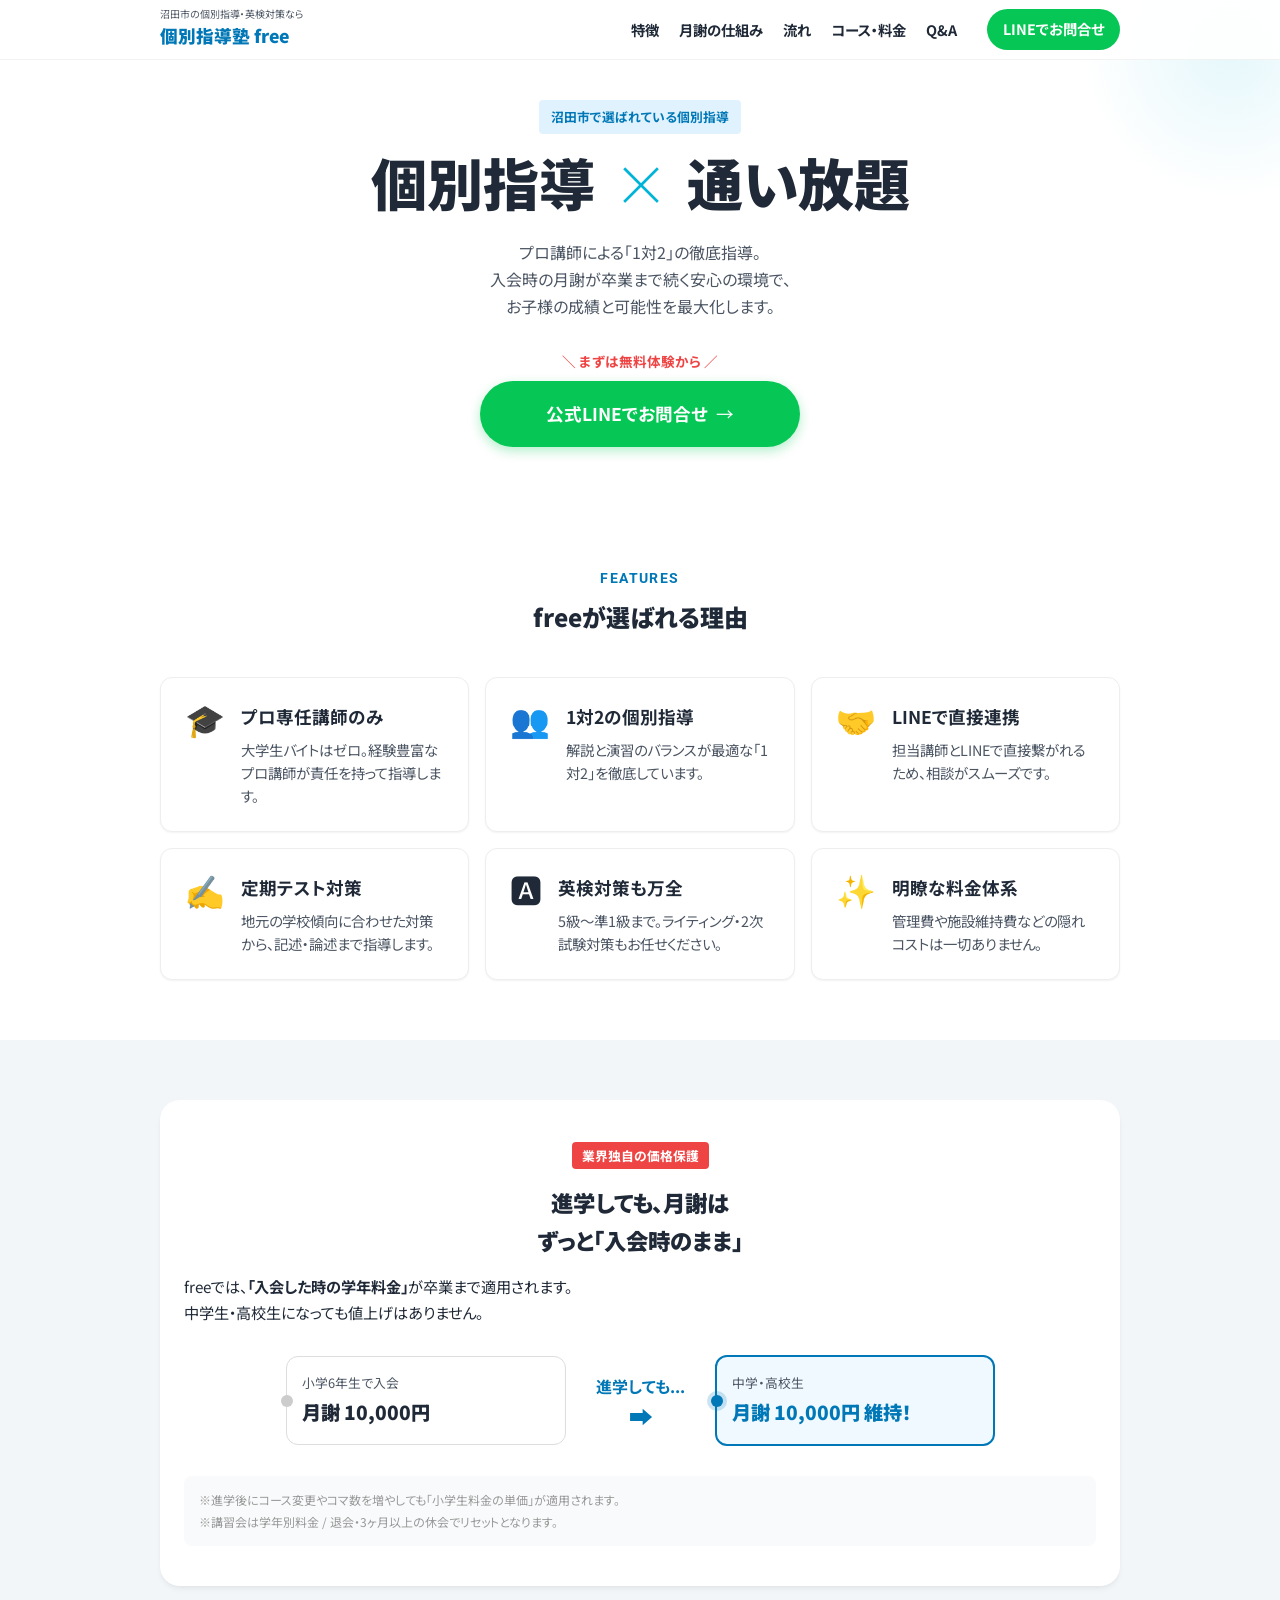
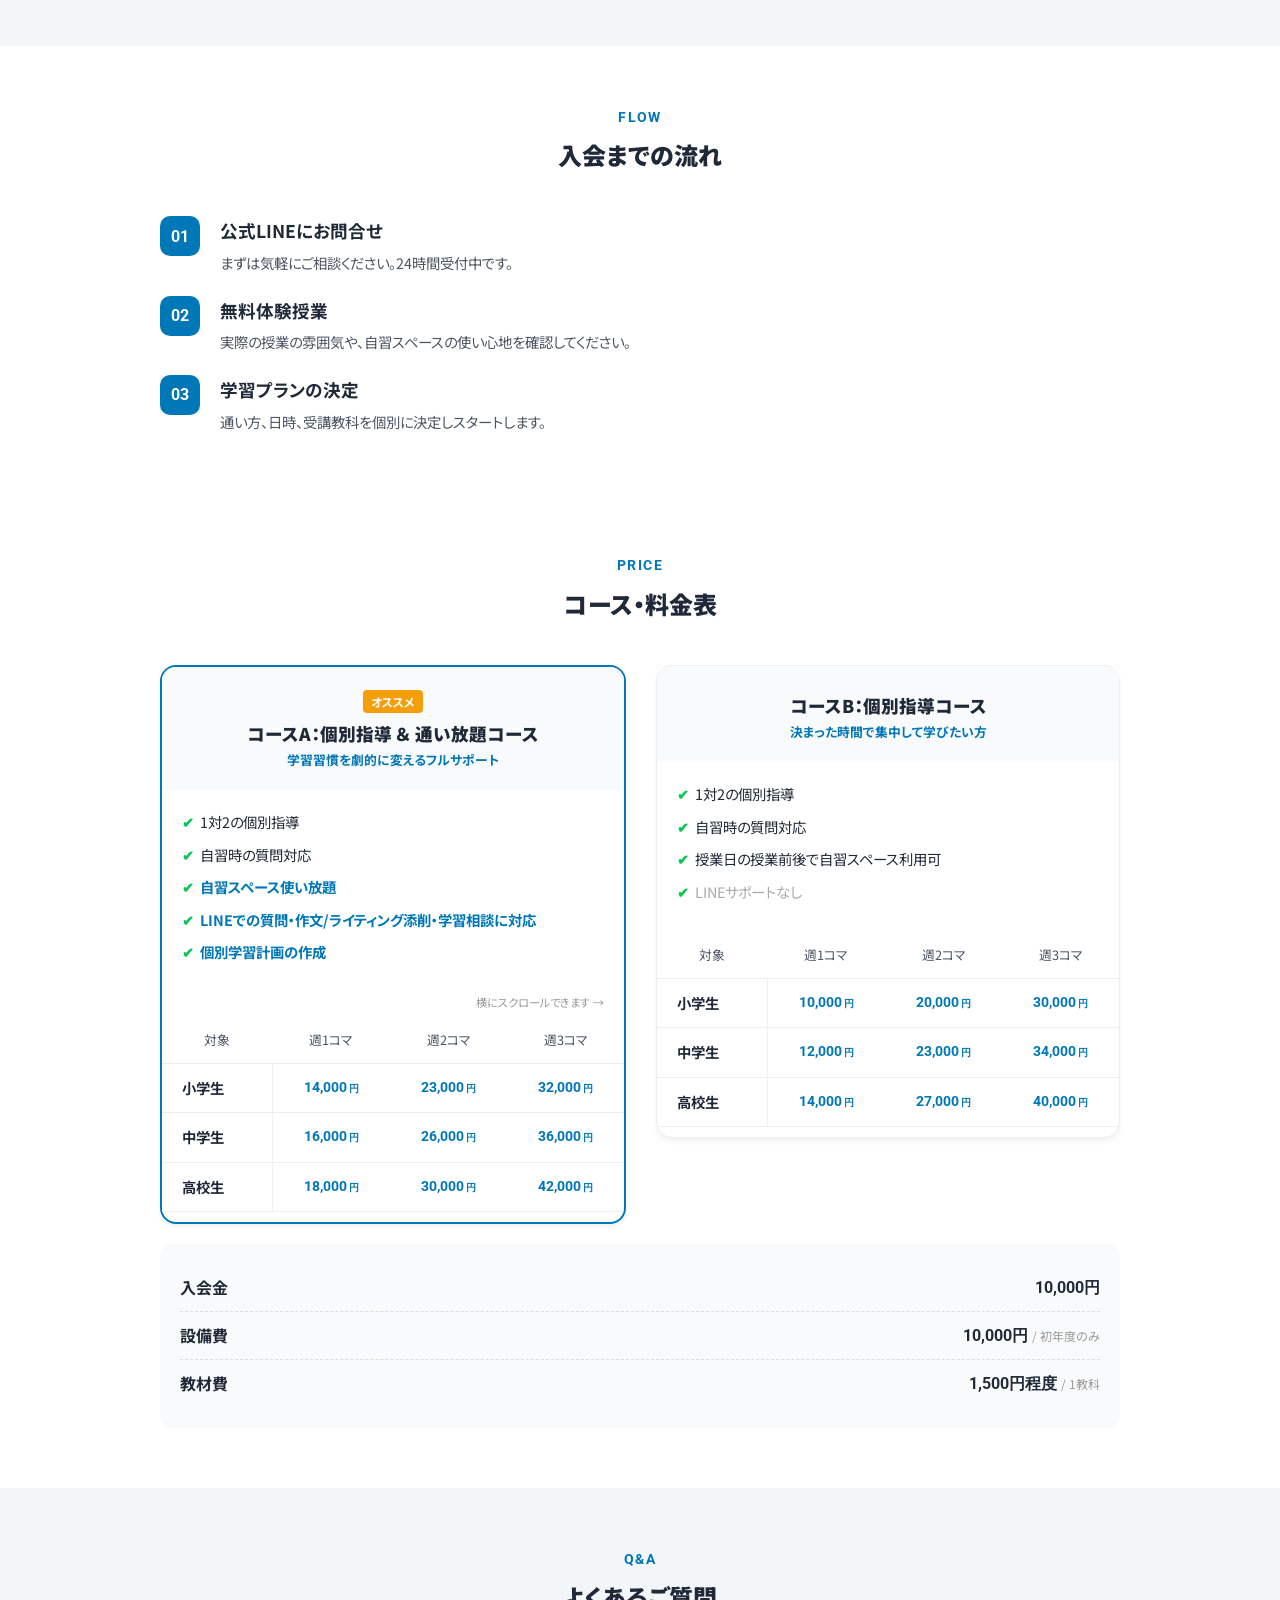
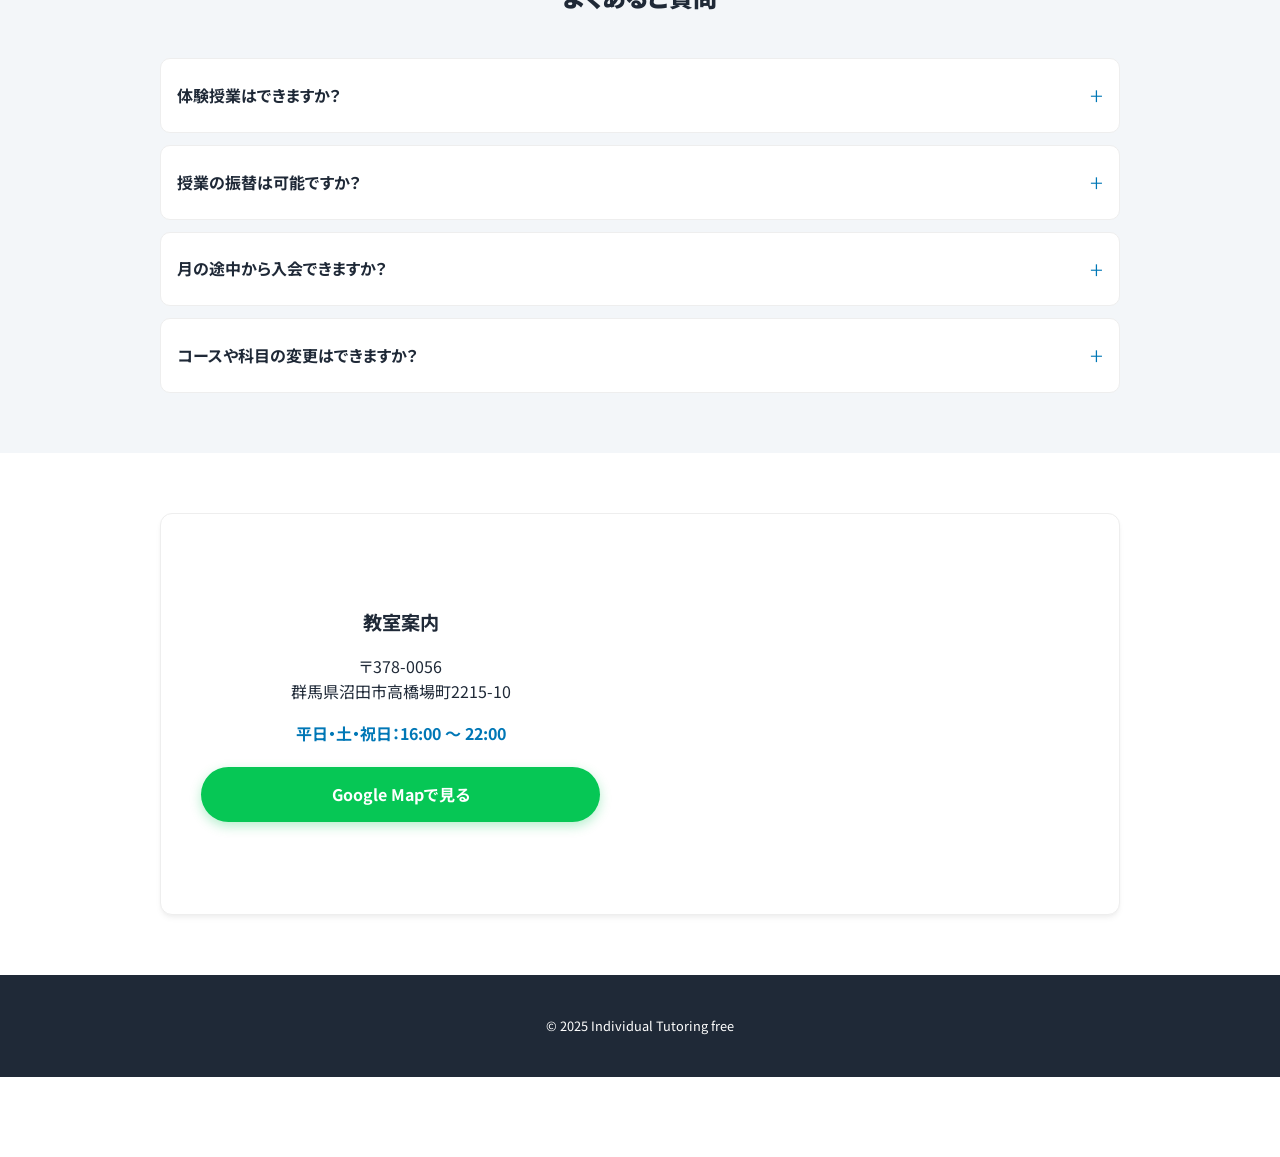
==== index.html @ 19fb2d5d "Add files via upload" ====
<!DOCTYPE html>
<html lang="ja">
<head>
    <meta charset="UTF-8">
    <meta name="viewport" content="width=device-width, initial-scale=1.0, maximum-scale=1.0, user-scalable=no">
    <title>沼田市の個別指導塾 free | プロ講師による1対2指導・通い放題</title>
    <meta name="description" content="群馬県沼田市の個別指導塾free。プロ専任講師による1対2の個別指導と続けやすい学習環境を提供。無料体験実施中！">
    <link rel="preconnect" href="https://fonts.googleapis.com">
    <link rel="preconnect" href="https://fonts.gstatic.com" crossorigin>
    <link href="https://fonts.googleapis.com/css2?family=Noto+Sans+JP:wght@400;500;700;900&family=Roboto:wght@500;700&display=swap" rel="stylesheet">
    <link rel="stylesheet" href="styles.css">
</head>
<body>
    <div class="scroll-progress" id="scrollProgress"></div>

    <header class="header js-header">
        <div class="container header-inner">
            <div class="logo">
                <a href="#" class="logo-link">
                    <span class="logo-sub">沼田市の個別指導・英検対策なら</span>
                    <div class="logo-main">個別指導塾 free</div>
                </a>
            </div>
            
            <nav class="nav-desktop">
                <ul>
                    <li><a href="#features" class="nav-link">特徴</a></li>
                    <li><a href="#tuition-rule" class="nav-link">月謝の仕組み</a></li>
                    <li><a href="#flow" class="nav-link">流れ</a></li>
                    <li><a href="#course" class="nav-link">コース・料金</a></li>
                    <li><a href="#faq" class="nav-link">Q&A</a></li>
                </ul>
                <a href="https://lin.ee/gJxUEir" class="btn-header" target="_blank">LINEでお問合せ</a>
            </nav>

            <button class="hamburger js-hamburger" aria-label="メニュー">
                <span class="bar"></span>
                <span class="bar"></span>
            </button>
        </div>
    </header>

    <div class="mobile-menu js-mobile-menu">
        <nav class="mobile-nav">
            <a href="#features" class="mobile-link"><span>01.</span> 塾の特徴</a>
            <a href="#tuition-rule" class="mobile-link"><span>02.</span> 月謝の仕組み</a>
            <a href="#flow" class="mobile-link"><span>03.</span> 入会までの流れ</a>
            <a href="#course" class="mobile-link"><span>04.</span> コース・料金</a>
            <a href="#faq" class="mobile-link"><span>05.</span> よくある質問</a>
        </nav>
        <div class="mobile-menu-cta">
            <a href="https://lin.ee/gJxUEir" class="btn-primary full-width" target="_blank">LINEで無料体験を予約</a>
        </div>
    </div>

    <main>
        <section class="hero">
            <div class="hero-bg-shape"></div>
            <div class="container hero-container">
                <div class="hero-content">
                    <span class="tag-label fade-up">沼田市で選ばれている個別指導</span>
                    <h2 class="hero-title fade-up delay-1">
                        個別指導 <span class="accent-x">×</span> 通い放題
                    </h2>
                    <p class="hero-text fade-up delay-2">
                        プロ講師による「1対2」の徹底指導。<br>
                        入会時の月謝が卒業まで続く安心の環境で、<br>
                        お子様の成績と可能性を最大化します。
                    </p>
                    <div class="hero-cta fade-up delay-3">
                        <p class="cta-micro">＼ まずは無料体験から ／</p>
                        <a href="https://lin.ee/gJxUEir" class="btn-primary large shadow-pulse" target="_blank">
                            公式LINEでお問合せ
                            <span class="arrow-icon">→</span>
                        </a>
                    </div>
                </div>
            </div>
        </section>

        <section id="features" class="section">
            <div class="container">
                <div class="section-header fade-in">
                    <span class="section-en">Features</span>
                    <h3 class="section-jp">freeが選ばれる理由</h3>
                </div>
                <div class="bento-grid">
                    <div class="bento-item fade-in">
                        <div class="icon-box">🎓</div>
                        <div class="bento-content">
                            <h4>プロ専任講師のみ</h4>
                            <p>大学生バイトはゼロ。経験豊富なプロ講師が責任を持って指導します。</p>
                        </div>
                    </div>
                    <div class="bento-item fade-in">
                        <div class="icon-box">👥</div>
                        <div class="bento-content">
                            <h4>1対2の個別指導</h4>
                            <p>解説と演習のバランスが最適な「1対2」を徹底しています。</p>
                        </div>
                    </div>
                    <div class="bento-item fade-in">
                        <div class="icon-box">🤝</div>
                        <div class="bento-content">
                            <h4>LINEで直接連携</h4>
                            <p>担当講師とLINEで直接繋がれるため、相談がスムーズです。</p>
                        </div>
                    </div>
                    <div class="bento-item fade-in">
                        <div class="icon-box">✍️</div>
                        <div class="bento-content">
                            <h4>定期テスト対策</h4>
                            <p>地元の学校傾向に合わせた対策から、記述・論述まで指導します。</p>
                        </div>
                    </div>
                    <div class="bento-item fade-in">
                        <div class="icon-box">🅰️</div>
                        <div class="bento-content">
                            <h4>英検対策も万全</h4>
                            <p>5級〜準1級まで。ライティング・2次試験対策もお任せください。</p>
                        </div>
                    </div>
                    <div class="bento-item fade-in">
                        <div class="icon-box">✨</div>
                        <div class="bento-content">
                            <h4>明瞭な料金体系</h4>
                            <p>管理費や施設維持費などの隠れコストは一切ありません。</p>
                        </div>
                    </div>
                </div>
            </div>
        </section>

        <section id="tuition-rule" class="section bg-pale">
            <div class="container">
                <div class="rule-card fade-in">
                    <div class="rule-header">
                        <span class="badge-red">業界独自の価格保護</span>
                        <h3>進学しても、月謝は<br>ずっと「入会時のまま」</h3>
                        <p class="rule-lead">
                            freeでは、<strong>「入会した時の学年料金」</strong>が卒業まで適用されます。<br>
                            中学生・高校生になっても値上げはありません。
                        </p>
                    </div>
                    
                    <div class="timeline-visual">
                        <div class="timeline-item">
                            <div class="tm-point start"></div>
                            <div class="tm-content">
                                <span class="tm-grade">小学6年生で入会</span>
                                <span class="tm-price">月謝 10,000円</span>
                            </div>
                        </div>
                        <div class="timeline-arrow-container">
                            <div class="timeline-label">進学しても...</div>
                            <div class="timeline-icon">⬇</div>
                        </div>
                        <div class="timeline-item highlight">
                            <div class="tm-point end"></div>
                            <div class="tm-content">
                                <span class="tm-grade">中学・高校生</span>
                                <span class="tm-price active">月謝 10,000円 維持！</span>
                            </div>
                        </div>
                    </div>

                    <div class="rule-notes">
                        <p class="note-text">※進学後にコース変更やコマ数を増やしても「小学生料金の単価」が適用されます。</p>
                        <p class="note-text">※講習会は学年別料金 / 退会・3ヶ月以上の休会でリセットとなります。</p>
                    </div>
                </div>
            </div>
        </section>

        <section id="flow" class="section">
            <div class="container">
                <div class="section-header fade-in">
                    <span class="section-en">Flow</span>
                    <h3 class="section-jp">入会までの流れ</h3>
                </div>
                <div class="step-list">
                    <div class="step-item fade-in">
                        <div class="step-num">01</div>
                        <div class="step-body">
                            <h4>公式LINEにお問合せ</h4>
                            <p>まずは気軽にご相談ください。24時間受付中です。</p>
                        </div>
                    </div>
                    <div class="step-item fade-in">
                        <div class="step-num">02</div>
                        <div class="step-body">
                            <h4>無料体験授業</h4>
                            <p>実際の授業の雰囲気や、自習スペースの使い心地を確認してください。</p>
                        </div>
                    </div>
                    <div class="step-item fade-in">
                        <div class="step-num">03</div>
                        <div class="step-body">
                            <h4>学習プランの決定</h4>
                            <p>通い方、日時、受講教科を個別に決定しスタートします。</p>
                        </div>
                    </div>
                </div>
            </div>
        </section>

        <section id="course" class="section">
            <div class="container">
                <div class="section-header fade-in">
                    <span class="section-en">Price</span>
                    <h3 class="section-jp">コース・料金表</h3>
                </div>

                <div class="pricing-wrapper">
                    <div class="price-card recommended fade-in">
                        <div class="pc-header">
                            <span class="pc-badge">オススメ</span>
                            <h4>コースA：個別指導 ＆ 通い放題コース</h4>
                            <p class="pc-desc">学習習慣を劇的に変えるフルサポート</p>
                        </div>
                        <div class="pc-features">
                            <ul>
                                <li>1対2の個別指導</li>
                                <li>自習時の質問対応</li>
                                <li class="text-blue">自習スペース使い放題</li>
                                <li class="text-blue">LINEでの質問・作文/ライティング添削・学習相談に対応</li>
                                <li class="text-blue">個別学習計画の作成</li>
                            </ul>
                        </div>
                        <div class="table-scroll-hint">横にスクロールできます →</div>
                        <div class="table-container">
                            <table class="clean-table">
                                <thead>
                                    <tr><th>対象</th><th>週1コマ</th><th>週2コマ</th><th>週3コマ</th></tr>
                                </thead>
                                <tbody>
                                    <tr><th>小学生</th><td>14,000<span class="yen">円</span></td><td>23,000<span class="yen">円</span></td><td>32,000<span class="yen">円</span></td></tr>
                                    <tr><th>中学生</th><td>16,000<span class="yen">円</span></td><td>26,000<span class="yen">円</span></td><td>36,000<span class="yen">円</span></td></tr>
                                    <tr><th>高校生</th><td>18,000<span class="yen">円</span></td><td>30,000<span class="yen">円</span></td><td>42,000<span class="yen">円</span></td></tr>
                                </tbody>
                            </table>
                        </div>
                    </div>

                    <div class="price-card fade-in">
                        <div class="pc-header">
                            <h4>コースB：個別指導コース</h4>
                            <p class="pc-desc">決まった時間で集中して学びたい方</p>
                        </div>
                        <div class="pc-features">
                            <ul>
                                <li>1対2の個別指導</li>
                                <li>自習時の質問対応</li>
                                <li>授業日の授業前後で自習スペース利用可</li>
                                <li class="mute">LINEサポートなし</li>
                            </ul>
                        </div>
                        <div class="table-container">
                            <table class="clean-table">
                                <thead>
                                    <tr><th>対象</th><th>週1コマ</th><th>週2コマ</th><th>週3コマ</th></tr>
                                </thead>
                                <tbody>
                                    <tr><th>小学生</th><td>10,000<span class="yen">円</span></td><td>20,000<span class="yen">円</span></td><td>30,000<span class="yen">円</span></td></tr>
                                    <tr><th>中学生</th><td>12,000<span class="yen">円</span></td><td>23,000<span class="yen">円</span></td><td>34,000<span class="yen">円</span></td></tr>
                                    <tr><th>高校生</th><td>14,000<span class="yen">円</span></td><td>27,000<span class="yen">円</span></td><td>40,000<span class="yen">円</span></td></tr>
                                </tbody>
                            </table>
                        </div>
                    </div>
                </div>

                <div class="fees-simple fade-in">
                    <dl>
                        <div class="fee-row">
                            <dt>入会金</dt>
                            <dd>10,000円</dd>
                        </div>
                        <div class="fee-row">
                            <dt>設備費</dt>
                            <dd>10,000円 <span class="small">/ 初年度のみ</span></dd>
                        </div>
                        <div class="fee-row">
                            <dt>教材費</dt>
                            <dd>1,500円程度 <span class="small">/ 1教科</span></dd>
                        </div>
                    </dl>
                </div>
            </div>
        </section>

        <section id="faq" class="section bg-pale">
            <div class="container">
                <div class="section-header fade-in">
                    <span class="section-en">Q&A</span>
                    <h3 class="section-jp">よくあるご質問</h3>
                </div>
                <div class="faq-grid">
                    <details class="faq-details fade-in">
                        <summary>体験授業はできますか？ <span class="icon">+</span></summary>
                        <div class="faq-answer">はい、1コマ（60分）の無料体験が可能です。公式LINEからお気軽にお問合せください。</div>
                    </details>
                    <details class="faq-details fade-in">
                        <summary>授業の振替は可能ですか？ <span class="icon">+</span></summary>
                        <div class="faq-answer">事前欠席のご連絡をいただいた場合は振替可能です（有効期間は前後1ヶ月）。当日欠席は振替不可となります。</div>
                    </details>
                    <details class="faq-details fade-in">
                        <summary>月の途中から入会できますか？ <span class="icon">+</span></summary>
                        <div class="faq-answer">はい、可能です。初月分は日割り計算となりますので、思い立った時にいつでもスタートしていただけます。</div>
                    </details>
                    <details class="faq-details fade-in">
                        <summary>コースや科目の変更はできますか？ <span class="icon">+</span></summary>
                        <div class="faq-answer">可能です。翌月からの変更を基本としております。詳細は公式LINEでご相談ください。</div>
                    </details>
                </div>
            </div>
        </section>

        <section class="section access-section">
            <div class="container">
                <div class="access-card fade-in">
                    <div class="access-text">
                        <h3>教室案内</h3>
                        <address>
                            〒378-0056<br>
                            群馬県沼田市高橋場町2215-10
                        </address>
                        <p class="hours">平日・土・祝日：16:00 〜 22:00</p>
                        <a href="https://www.google.com/maps/search/?api=1&query=群馬県沼田市高橋場町2215-10" class="btn-primary full-width" target="_blank">Google Mapで見る</a>
                    </div>
                    <div class="access-map">
                        <iframe src="https://www.google.com/maps/embed?pb=!1m18!1m12!1m3!1d3202.667746533036!2d139.0435!3d36.6455!2m3!1f0!2f0!3f0!3m2!1i1024!2i768!4f13.1!3m3!1m2!1s0x601e850000000000%3A0x0!2zMzbCsDM4JzQzLjgiTiAxMznCsDAyJzM2LjYiRQ!5e0!3m2!1sja!2sjp!4v1600000000000!5m2!1sja!2sjp&q=群馬県沼田市高橋場町2215-10" width="100%" height="100%" style="border:0;" allowfullscreen="" loading="lazy"></iframe>
                    </div>
                </div>
            </div>
        </section>
    </main>

    <footer class="footer">
        <div class="container">
            <p class="copyright">© 2025 Individual Tutoring free</p>
        </div>
    </footer>

    <div class="mobile-bottom-bar">
        <a href="https://lin.ee/gJxUEir" class="bar-btn" target="_blank">
            <span class="bar-sub">＼ 無料体験受付中 ／</span>
            <span class="bar-main">LINEでお問合せ</span>
        </a>
    </div>

    <script>
        // Scroll Progress
        window.onscroll = function() {
            let winScroll = document.body.scrollTop || document.documentElement.scrollTop;
            let height = document.documentElement.scrollHeight - document.documentElement.clientHeight;
            let scrolled = (winScroll / height) * 100;
            document.getElementById("scrollProgress").style.width = scrolled + "%";
        };

        // Mobile Menu
        const hamburger = document.querySelector('.js-hamburger');
        const mobileMenu = document.querySelector('.js-mobile-menu');
        const mobileLinks = document.querySelectorAll('.mobile-link');

        hamburger.addEventListener('click', () => {
            hamburger.classList.toggle('active');
            mobileMenu.classList.toggle('active');
            document.body.classList.toggle('no-scroll');
        });

        mobileLinks.forEach(link => {
            link.addEventListener('click', () => {
                hamburger.classList.remove('active');
                mobileMenu.classList.remove('active');
                document.body.classList.remove('no-scroll');
            });
        });

        // Simple Intersection Observer for Fade-in
        const observer = new IntersectionObserver((entries) => {
            entries.forEach(entry => {
                if (entry.isIntersecting) {
                    entry.target.classList.add('visible');
                }
            });
        }, { threshold: 0.1 });

        document.querySelectorAll('.fade-in, .fade-up').forEach(el => observer.observe(el));
    </script>
</body>
</html>
---- styles.css ----
/* --- Base & Variables --- */
:root {
    --primary: #0077b6;
    --primary-dark: #005f91;
    --accent: #00b4d8;
    --line-color: #06C755;
    --text-main: #1f2937;
    --text-sub: #4b5563;
    --bg-body: #ffffff;
    --bg-pale: #f3f6f9;
    --bg-card: #ffffff;
    --radius: 12px;
    --shadow-sm: 0 1px 2px rgba(0,0,0,0.05);
    --shadow-md: 0 4px 6px -1px rgba(0,0,0,0.05), 0 2px 4px -1px rgba(0,0,0,0.03);
    --shadow-lg: 0 10px 15px -3px rgba(0,0,0,0.05), 0 4px 6px -2px rgba(0,0,0,0.025);
    --font-jp: 'Noto Sans JP', sans-serif;
    --font-en: 'Roboto', sans-serif;
}

* { box-sizing: border-box; margin: 0; padding: 0; }
html { scroll-behavior: smooth; font-size: 16px; }
body {
    font-family: var(--font-jp);
    color: var(--text-main);
    background: var(--bg-body);
    line-height: 1.7;
    font-feature-settings: "palt";
    -webkit-font-smoothing: antialiased;
    overflow-x: hidden;
    padding-bottom: 80px; /* Space for fixed bottom bar */
}

a { text-decoration: none; color: inherit; transition: opacity 0.2s; }
ul { list-style: none; }
.container { width: 100%; max-width: 1000px; margin: 0 auto; padding: 0 20px; }
.section { padding: 60px 0; }
.bg-pale { background-color: var(--bg-pale); }

/* --- Scroll Progress --- */
.scroll-progress {
    position: fixed; top: 0; left: 0; height: 3px; background: var(--line-color);
    width: 0%; z-index: 2000; transition: width 0.1s;
}

/* --- Header & Nav --- */
.header {
    position: fixed; top: 0; width: 100%; z-index: 1000;
    background: rgba(255, 255, 255, 0.9);
    backdrop-filter: blur(10px);
    border-bottom: 1px solid rgba(0,0,0,0.05);
    height: 60px; display: flex; align-items: center;
}
.header-inner { display: flex; justify-content: space-between; align-items: center; width: 100%; }
.logo-sub { font-size: 10px; color: var(--text-sub); display: block; line-height: 1; margin-bottom: 2px; }
.logo-main { font-size: 1.1rem; font-weight: 900; color: var(--primary); }

.nav-desktop { display: none; } /* Hidden on Mobile */

/* Hamburger */
.hamburger {
    width: 44px; height: 44px; display: flex; flex-direction: column; 
    justify-content: center; align-items: center; gap: 6px;
    background: none; border: none; cursor: pointer;
}
.bar { width: 24px; height: 2px; background: var(--text-main); transition: 0.3s; }
.hamburger.active .bar:nth-child(1) { transform: rotate(45deg) translate(5px, 6px); }
.hamburger.active .bar:nth-child(2) { transform: rotate(-45deg) translate(5px, -6px); }

/* Mobile Menu Overlay */
.mobile-menu {
    position: fixed; top: 60px; left: 0; width: 100%; height: calc(100vh - 60px);
    background: white; z-index: 999;
    transform: translateX(100%); transition: transform 0.3s cubic-bezier(0.4, 0, 0.2, 1);
    display: flex; flex-direction: column; padding: 20px;
}
.mobile-menu.active { transform: translateX(0); }
.mobile-link {
    font-size: 1.1rem; font-weight: 700; padding: 20px 0; border-bottom: 1px solid #eee;
    display: block; color: var(--text-main);
}
.mobile-link span { color: var(--primary); font-family: var(--font-en); margin-right: 10px; font-weight: 500; }
.mobile-menu-cta { margin-top: auto; padding-bottom: 40px; }

/* --- Components --- */
.btn-primary {
    background: var(--line-color); color: white;
    font-weight: 700; border-radius: 50px; padding: 14px 24px;
    display: inline-flex; align-items: center; justify-content: center;
    box-shadow: 0 4px 12px rgba(6, 199, 85, 0.3);
    font-size: 1rem;
}
.btn-primary.large { width: 100%; max-width: 320px; padding: 18px; font-size: 1.1rem; }
.btn-primary:active { transform: scale(0.98); }
.full-width { width: 100%; }

.tag-label { 
    display: inline-block; background: #e0f2fe; color: var(--primary); 
    font-size: 0.8rem; padding: 6px 12px; border-radius: 4px; font-weight: 700; margin-bottom: 12px;
}

/* --- Hero Section --- */
.hero { padding-top: 100px; padding-bottom: 60px; text-align: center; position: relative; overflow: hidden; }
/* Subtle Background Shape */
.hero-bg-shape {
    position: absolute; top: -100px; right: -100px; width: 300px; height: 300px;
    background: radial-gradient(circle, rgba(0,180,216,0.1) 0%, rgba(255,255,255,0) 70%);
    border-radius: 50%; z-index: -1;
}

.hero-title {
    font-size: 2.2rem; line-height: 1.3; font-weight: 900; margin-bottom: 20px;
    color: var(--text-main);
}
.accent-x { color: var(--accent); font-weight: 300; margin: 0 5px; }
.hero-text { font-size: 1rem; color: var(--text-sub); margin-bottom: 30px; }
.cta-micro { font-size: 0.85rem; font-weight: 700; color: #ef4444; margin-bottom: 8px; }
.arrow-icon { margin-left: 8px; font-weight: normal; }

/* --- Features (Bento Grid) --- */
.section-header { margin-bottom: 40px; text-align: center; }
.section-en { font-family: var(--font-en); font-weight: 700; color: var(--primary); letter-spacing: 0.1em; font-size: 0.9rem; text-transform: uppercase; display: block; }
.section-jp { font-size: 1.5rem; font-weight: 900; margin-top: 5px; }

.bento-grid { display: grid; grid-template-columns: 1fr; gap: 16px; }
.bento-item {
    background: white; border: 1px solid #eee; border-radius: var(--radius);
    padding: 24px; display: flex; align-items: flex-start; gap: 16px;
    box-shadow: var(--shadow-sm);
}
/* Removed specific highlight styles to unify design */
.icon-box { font-size: 2rem; line-height: 1; flex-shrink: 0; }
.bento-content h4 { font-size: 1.1rem; font-weight: 700; margin-bottom: 6px; }
.bento-content p { font-size: 0.9rem; color: var(--text-sub); line-height: 1.6; }

/* --- Tuition Rule (Timeline) --- */
.rule-card {
    background: white; padding: 40px 24px; border-radius: 20px;
    box-shadow: var(--shadow-md); text-align: center;
}
.badge-red { background: #ef4444; color: white; font-size: 0.8rem; padding: 4px 10px; border-radius: 4px; font-weight: 700; vertical-align: middle; }
.rule-header h3 { font-size: 1.4rem; margin: 15px 0; font-weight: 900; }
.rule-lead { font-size: 0.95rem; text-align: left; margin-bottom: 30px; }

.timeline-visual { margin: 30px 0; display: flex; flex-direction: column; align-items: center; gap: 15px; position: relative; }
.timeline-item {
    width: 100%; border: 1px solid #ddd; border-radius: 12px; padding: 15px;
    position: relative; text-align: left; background: #fff;
}
.timeline-item.highlight { border: 2px solid var(--primary); background: #f0f9ff; }
.tm-point { width: 12px; height: 12px; border-radius: 50%; position: absolute; left: -6px; top: 50%; transform: translateY(-50%); }
.tm-point.start { background: #ccc; }
.tm-point.end { background: var(--primary); box-shadow: 0 0 0 4px rgba(0,119,182,0.2); }

.tm-grade { font-size: 0.8rem; color: var(--text-sub); display: block; margin-bottom: 2px; }
.tm-price { font-size: 1.2rem; font-weight: 900; color: var(--text-main); }
.tm-price.active { color: var(--primary); }

/* Timeline Arrow & Label */
.timeline-arrow-container {
    display: flex; flex-direction: column; align-items: center; justify-content: center;
    color: var(--primary); font-weight: 700;
}
.timeline-label { font-size: 0.85rem; writing-mode: vertical-rl; margin-bottom: 5px; display: none; } /* Hide label on mobile if confusing, or style simply */
.timeline-label { writing-mode: horizontal-tb; margin-bottom: 0; margin-right: 0; display: block; font-size: 0.9rem; }
.timeline-icon { font-size: 1.5rem; line-height: 1; }

.rule-notes { text-align: left; margin-top: 20px; background: #f9fafb; padding: 15px; border-radius: 8px; }
.note-text { font-size: 0.75rem; color: #999; margin-bottom: 4px; line-height: 1.5; }
.note-text:last-child { margin-bottom: 0; }

/* --- Flow (Steps) --- */
.step-list { display: flex; flex-direction: column; gap: 20px; }
.step-item { display: flex; gap: 20px; align-items: flex-start; }
.step-num {
    background: var(--primary); color: white; width: 40px; height: 40px;
    border-radius: 10px; display: flex; align-items: center; justify-content: center;
    font-weight: 700; font-family: var(--font-en); flex-shrink: 0;
}
.step-body h4 { font-size: 1.1rem; margin-bottom: 5px; }
.step-body p { font-size: 0.9rem; color: var(--text-sub); }

/* --- Pricing --- */
.pricing-wrapper { display: flex; flex-direction: column; gap: 30px; }
.price-card {
    border: 1px solid #eee; border-radius: 16px; overflow: hidden;
    box-shadow: var(--shadow-md);
}
.price-card.recommended { border: 2px solid var(--primary); position: relative; }
.pc-header { background: #f9fafb; padding: 20px; text-align: center; }
.pc-badge { background: #f59e0b; color: white; font-size: 0.75rem; padding: 3px 8px; border-radius: 4px; font-weight: 700; }
.pc-header h4 { font-size: 1.1rem; font-weight: 900; margin-top: 5px; }
.pc-desc { font-size: 0.8rem; color: var(--primary); font-weight: 700; }
.pc-features { padding: 20px; background: white; font-size: 0.9rem; }
.pc-features li { margin-bottom: 8px; padding-left: 18px; position: relative; color: var(--text-main); }
.pc-features li::before { content: "✔"; color: var(--line-color); position: absolute; left: 0; font-weight: bold; }

/* Text Colors */
.pc-features li.text-blue { color: var(--primary); font-weight: 700; }
.pc-features li.mute { color: #aaa; }

/* Table Scroll Optimization */
.table-scroll-hint { font-size: 0.7rem; color: #999; text-align: right; padding-right: 20px; margin-bottom: 5px; }
.table-container { overflow-x: auto; padding-bottom: 10px; }
.clean-table { width: 100%; border-collapse: collapse; min-width: 320px; font-size: 0.9rem; }
.clean-table th, .clean-table td { padding: 12px; text-align: center; border-bottom: 1px solid #eee; white-space: nowrap; }
.clean-table thead th { font-size: 0.8rem; color: var(--text-sub); font-weight: normal; background: #fff; }
.clean-table tbody th { text-align: left; font-weight: 700; padding-left: 20px; position: sticky; left: 0; background: white; z-index: 1; border-right: 1px solid #f0f0f0; }
.clean-table td { color: var(--primary); font-weight: 700; font-family: var(--font-en); }
.yen { font-size: 0.7em; margin-left: 2px; }

.fees-simple { background: #f9fafb; padding: 20px; border-radius: 12px; margin-top: 20px; }
.fee-row { display: flex; justify-content: space-between; border-bottom: 1px dashed #ddd; padding: 10px 0; }
.fee-row:last-child { border-bottom: none; }
.fee-row dt { font-weight: 700; }
.fee-row dd { font-weight: 700; font-family: var(--font-en); }
.small { font-size: 0.75rem; color: #999; font-weight: normal; font-family: var(--font-jp); }

/* --- FAQ --- */
.faq-grid { display: flex; flex-direction: column; gap: 12px; }
.faq-details { background: white; border: 1px solid #eee; border-radius: 10px; overflow: hidden; }
.faq-details summary { 
    padding: 16px; font-weight: 700; cursor: pointer; list-style: none; display: flex; justify-content: space-between; align-items: center; 
}
.faq-details summary::-webkit-details-marker { display: none; }
.faq-answer { padding: 0 16px 16px; font-size: 0.95rem; color: var(--text-sub); line-height: 1.6; border-top: 1px solid #f5f5f5; padding-top: 12px; }
.icon { font-weight: 300; font-size: 1.5rem; color: var(--primary); }
.faq-details[open] .icon { transform: rotate(45deg); }

/* --- Access --- */
.access-card { background: white; border-radius: var(--radius); overflow: hidden; box-shadow: var(--shadow-md); border: 1px solid #eee; }
.access-text { padding: 24px; text-align: center; }
.access-text h3 { margin-bottom: 15px; font-size: 1.2rem; }
.access-text address { font-style: normal; margin-bottom: 15px; line-height: 1.6; }
.hours { font-weight: 700; color: var(--primary); margin-bottom: 20px; }
.access-map { height: 350px; width: 100%; }

/* --- Footer --- */
.footer { background: var(--text-main); color: white; text-align: center; padding: 40px 0; font-size: 0.8rem; }

/* --- Mobile Bottom Bar --- */
.mobile-bottom-bar {
    position: fixed; bottom: 16px; left: 16px; right: 16px; z-index: 900;
}
.bar-btn {
    display: flex; flex-direction: column; align-items: center; justify-content: center;
    background: var(--line-color); color: white; padding: 12px;
    border-radius: 12px; box-shadow: 0 10px 20px rgba(6,199,85,0.3);
    text-align: center;
}
.bar-sub { font-size: 0.75rem; font-weight: normal; opacity: 0.9; margin-bottom: 2px; }
.bar-main { font-size: 1.1rem; font-weight: 700; }

/* --- Animations --- */
.fade-up { opacity: 0; transform: translateY(20px); transition: 0.6s ease-out; }
.fade-in { opacity: 0; transition: 0.6s ease-out; }
.visible { opacity: 1; transform: translateY(0); }
.delay-1 { transition-delay: 0.1s; }
.delay-2 { transition-delay: 0.2s; }
.delay-3 { transition-delay: 0.3s; }
.shadow-pulse { animation: pulseShadow 2s infinite; }

@keyframes pulseShadow {
    0% { box-shadow: 0 0 0 0 rgba(6, 199, 85, 0.4); }
    70% { box-shadow: 0 0 0 10px rgba(6, 199, 85, 0); }
    100% { box-shadow: 0 0 0 0 rgba(6, 199, 85, 0); }
}

/* --- Desktop Adjustments (Min-width: 768px) --- */
@media (min-width: 768px) {
    .hamburger { display: none; }
    .nav-desktop { display: flex; align-items: center; gap: 30px; }
    .nav-desktop ul { display: flex; gap: 20px; }
    .nav-link { font-weight: 700; font-size: 0.9rem; }
    .btn-header { background: var(--line-color); color: white; padding: 8px 16px; border-radius: 50px; font-weight: 700; font-size: 0.9rem; }
    
    .hero-title { font-size: 3.5rem; }
    .bento-grid { grid-template-columns: repeat(3, 1fr); }
    
    .pricing-wrapper { flex-direction: row; align-items: flex-start; }
    .price-card { flex: 1; }
    
    /* Tuition Rule PC Fix */
    .timeline-visual { flex-direction: row; justify-content: center; gap: 30px; }
    .timeline-arrow-container { flex-direction: column; margin: 0; }
    .timeline-label { writing-mode: horizontal-tb; margin-bottom: 5px; font-size: 1rem; }
    .timeline-icon { transform: rotate(-90deg); } /* Arrow points right */
    .timeline-item { width: auto; min-width: 280px; }
    
    .access-card { display: grid; grid-template-columns: 1fr 1fr; }
    .access-map { height: 100%; min-height: 400px; }
    .access-text { display: flex; flex-direction: column; justify-content: center; padding: 40px; }
    
    .mobile-bottom-bar { display: none; }
}
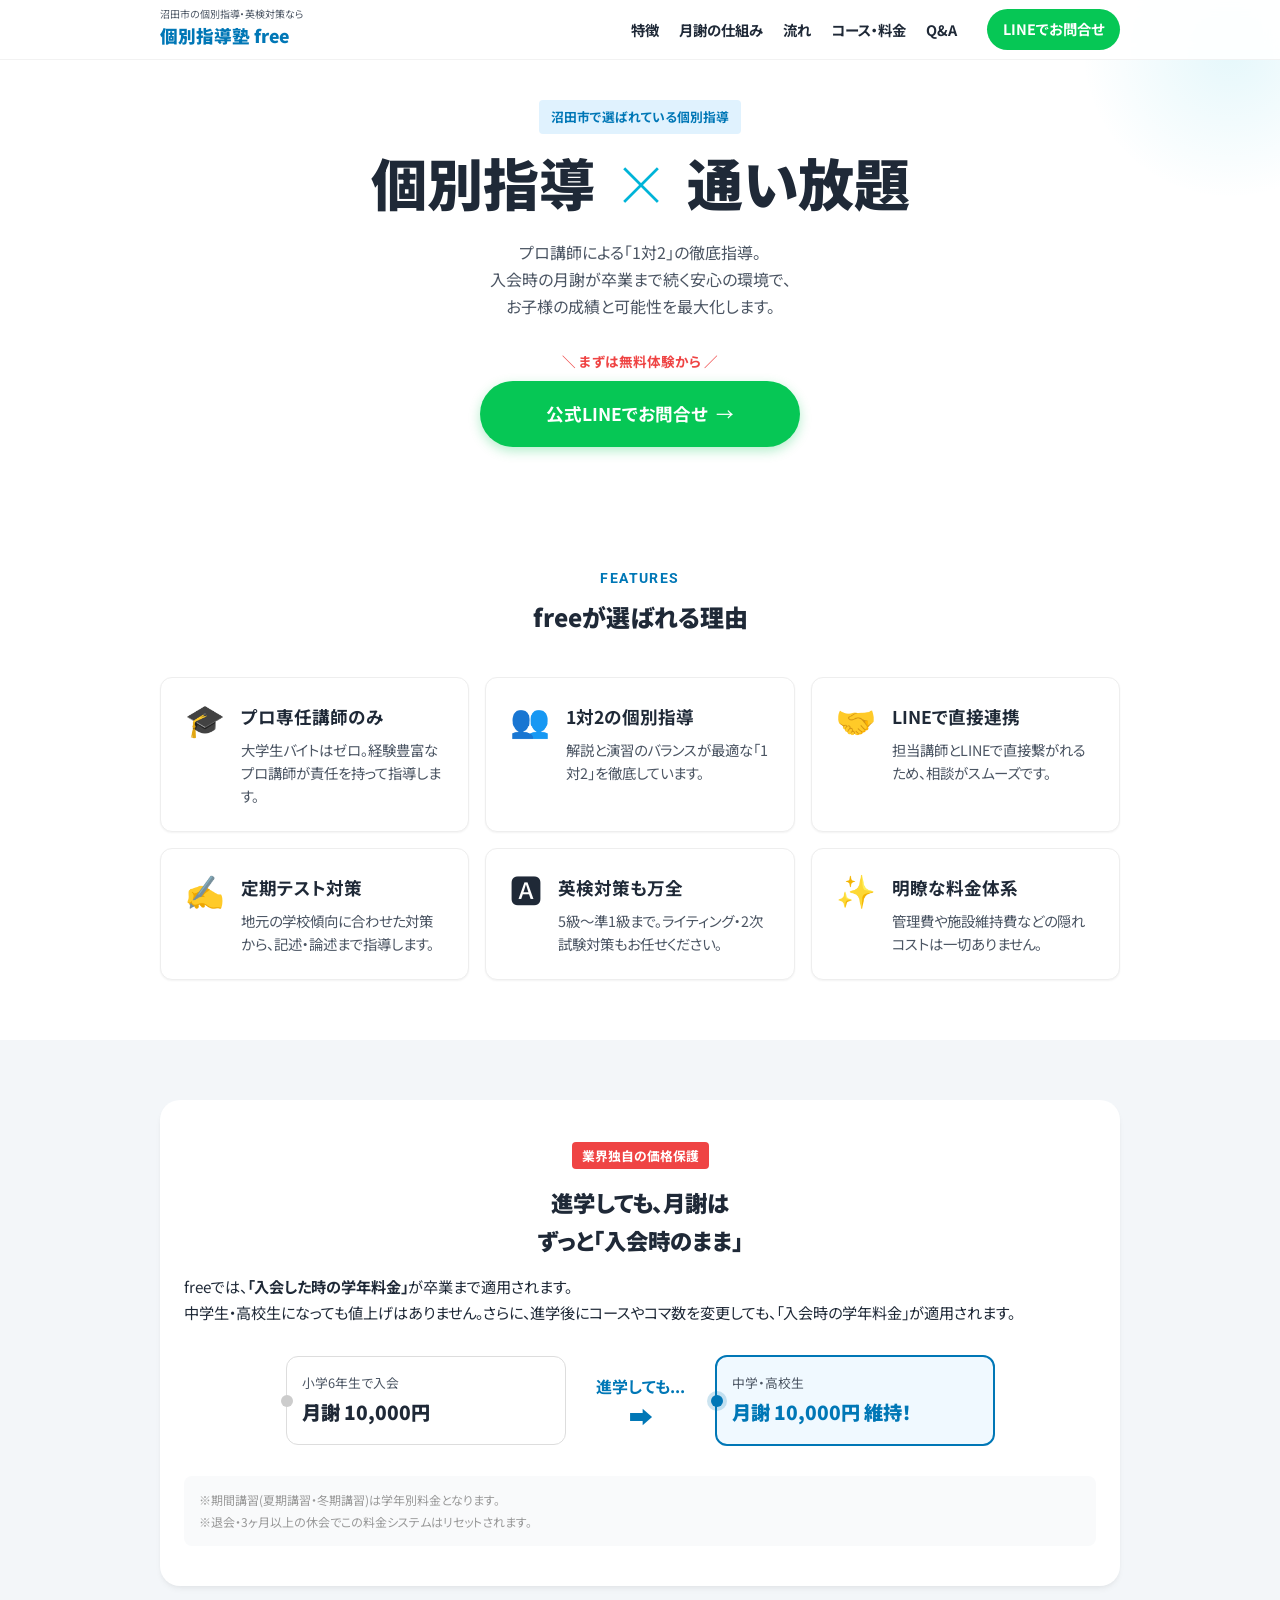
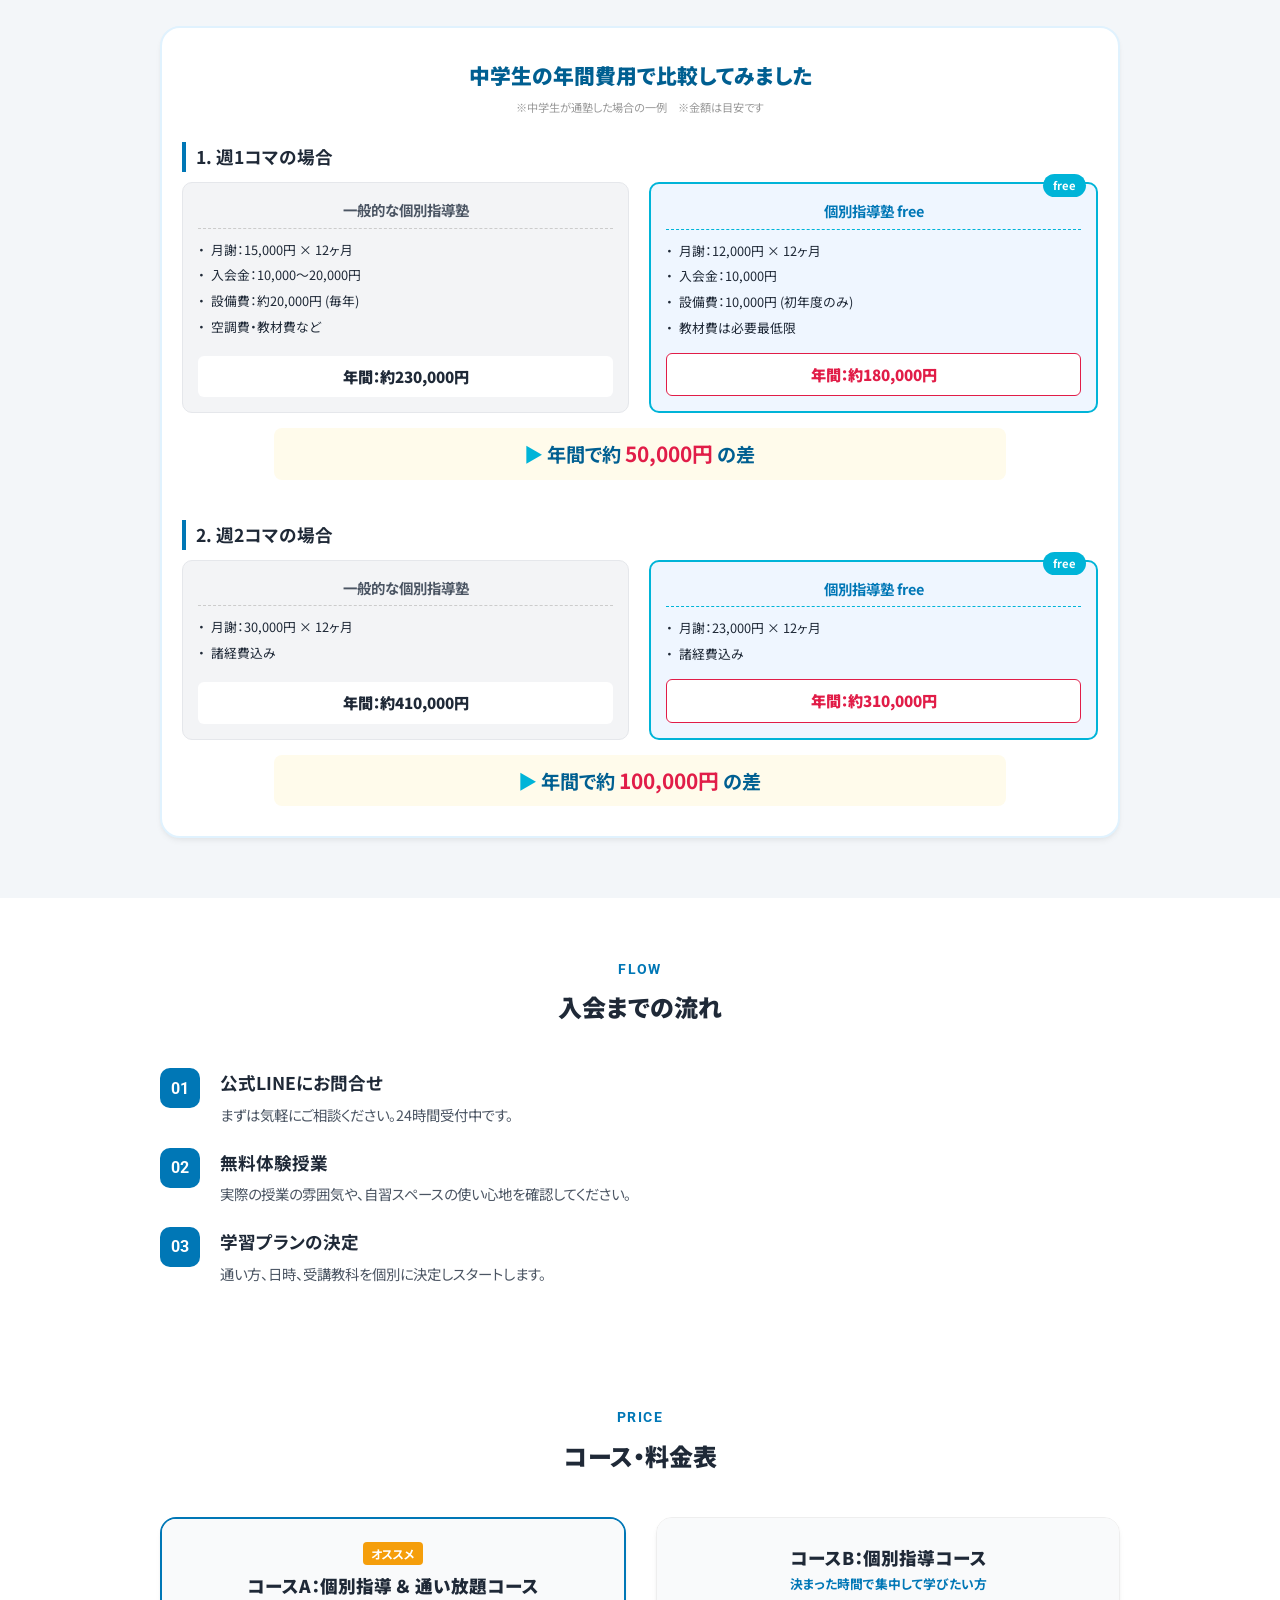
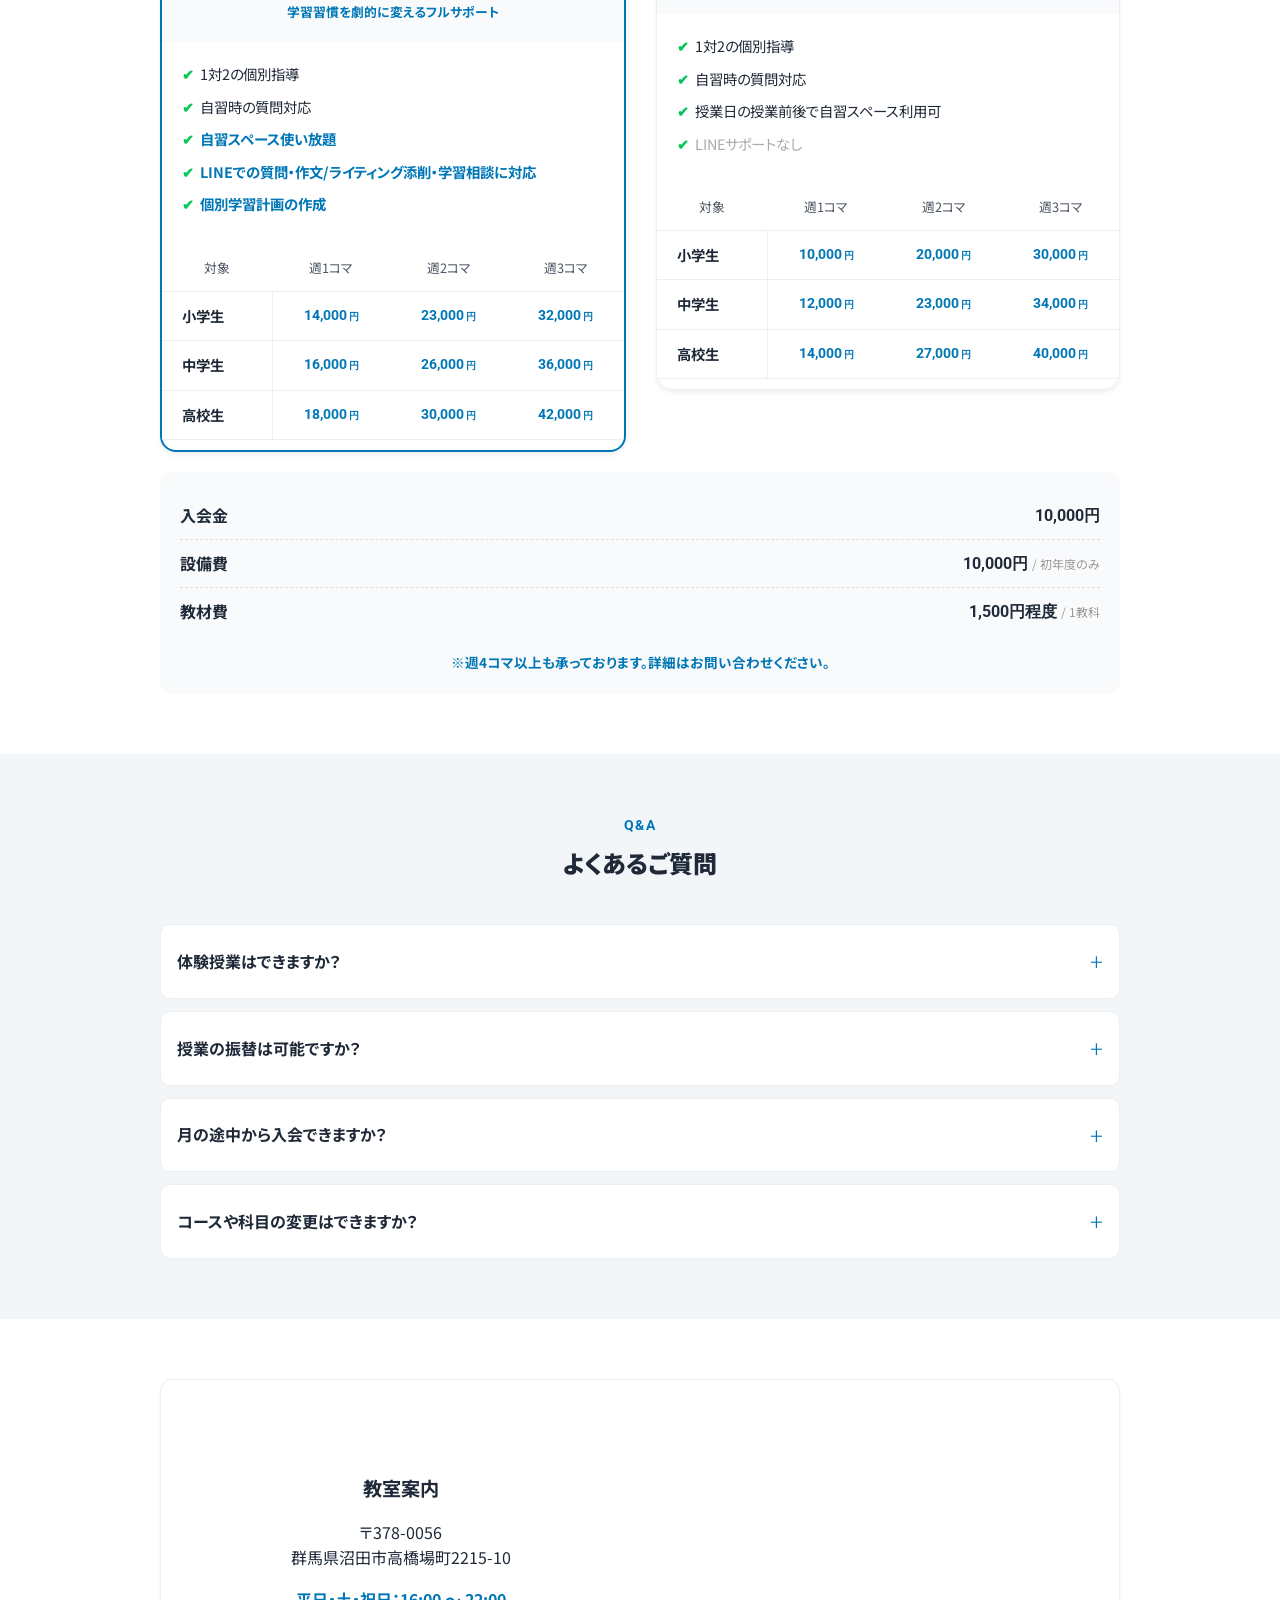
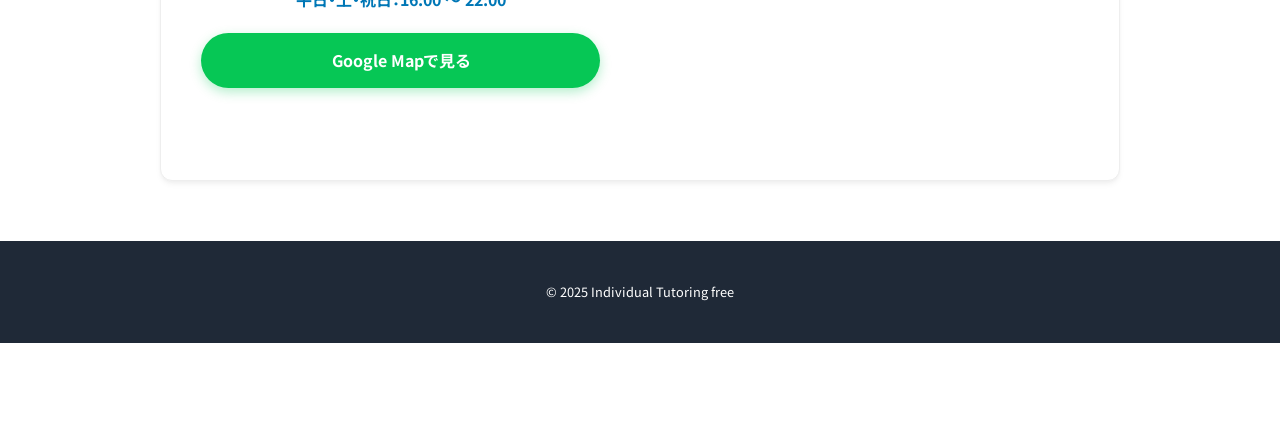
==== commit cfe3351b: "Add files via upload" ====
--- a/index.html
+++ b/index.html
@@ -139,7 +139,7 @@
                         <h3>進学しても、月謝は<br>ずっと「入会時のまま」</h3>
                         <p class="rule-lead">
                             freeでは、<strong>「入会した時の学年料金」</strong>が卒業まで適用されます。<br>
-                            中学生・高校生になっても値上げはありません。
+                            中学生・高校生になっても値上げはありません。さらに、進学後にコースやコマ数を変更しても、「入会時の学年料金」が適用されます。
                         </p>
                     </div>
                     
@@ -165,10 +165,72 @@
                     </div>
 
                     <div class="rule-notes">
-                        <p class="note-text">※進学後にコース変更やコマ数を増やしても「小学生料金の単価」が適用されます。</p>
-                        <p class="note-text">※講習会は学年別料金 / 退会・3ヶ月以上の休会でリセットとなります。</p>
-                    </div>
-                </div>
+                        <p class="note-text">※期間講習(夏期講習・冬期講習)は学年別料金となります。</p>
+                        <p class="note-text">※退会・3ヶ月以上の休会でこの料金システムはリセットされます。</p>
+                    </div>
+                </div>
+
+                <div class="comparison-area fade-in">
+                    <div class="comparison-header">
+                        <h3>中学生の年間費用で比較してみました</h3>
+                        <p class="comp-note">※中学生が通塾した場合の一例　※金額は目安です</p>
+                    </div>
+
+                    <div class="comp-case">
+                        <h4>1. 週1コマの場合</h4>
+                        <div class="comp-flex">
+                            <div class="comp-card general">
+                                <h5 class="comp-card-title">一般的な個別指導塾</h5>
+                                <ul class="comp-list">
+                                    <li>月謝：15,000円 × 12ヶ月</li>
+                                    <li>入会金：10,000〜20,000円</li>
+                                    <li>設備費：約20,000円 (毎年)</li>
+                                    <li>空調費・教材費など</li>
+                                </ul>
+                                <div class="comp-total">年間：約230,000円</div>
+                            </div>
+                            <div class="comp-card free">
+                                <h5 class="comp-card-title">個別指導塾 free</h5>
+                                <ul class="comp-list">
+                                    <li>月謝：12,000円 × 12ヶ月</li>
+                                    <li>入会金：10,000円</li>
+                                    <li>設備費：10,000円 (初年度のみ)</li>
+                                    <li>教材費は必要最低限</li>
+                                </ul>
+                                <div class="comp-total highlight">年間：約180,000円</div>
+                            </div>
+                        </div>
+                        <div class="comp-diff">
+                            <span class="diff-arrow">▶</span> 年間で約<strong>50,000円</strong>の差
+                        </div>
+                    </div>
+
+                    <div class="comp-case">
+                        <h4>2. 週2コマの場合</h4>
+                        <div class="comp-flex">
+                            <div class="comp-card general">
+                                <h5 class="comp-card-title">一般的な個別指導塾</h5>
+                                <ul class="comp-list">
+                                    <li>月謝：30,000円 × 12ヶ月</li>
+                                    <li>諸経費込み</li>
+                                </ul>
+                                <div class="comp-total">年間：約410,000円</div>
+                            </div>
+                            <div class="comp-card free">
+                                <h5 class="comp-card-title">個別指導塾 free</h5>
+                                <ul class="comp-list">
+                                    <li>月謝：23,000円 × 12ヶ月</li>
+                                    <li>諸経費込み</li>
+                                </ul>
+                                <div class="comp-total highlight">年間：約310,000円</div>
+                            </div>
+                        </div>
+                        <div class="comp-diff">
+                            <span class="diff-arrow">▶</span> 年間で約<strong>100,000円</strong>の差
+                        </div>
+                    </div>
+                </div>
+
             </div>
         </section>
 
@@ -220,14 +282,14 @@
                         </div>
                         <div class="pc-features">
                             <ul>
-                                <li>1対2の個別指導</li>
-                                <li>自習時の質問対応</li>
+                                <li class="text-black">1対2の個別指導</li>
+                                <li class="text-black">自習時の質問対応</li>
                                 <li class="text-blue">自習スペース使い放題</li>
                                 <li class="text-blue">LINEでの質問・作文/ライティング添削・学習相談に対応</li>
                                 <li class="text-blue">個別学習計画の作成</li>
                             </ul>
                         </div>
-                        <div class="table-scroll-hint">横にスクロールできます →</div>
+                        
                         <div class="table-container">
                             <table class="clean-table">
                                 <thead>
@@ -249,9 +311,9 @@
                         </div>
                         <div class="pc-features">
                             <ul>
-                                <li>1対2の個別指導</li>
-                                <li>自習時の質問対応</li>
-                                <li>授業日の授業前後で自習スペース利用可</li>
+                                <li class="text-black">1対2の個別指導</li>
+                                <li class="text-black">自習時の質問対応</li>
+                                <li class="text-black">授業日の授業前後で自習スペース利用可</li>
                                 <li class="mute">LINEサポートなし</li>
                             </ul>
                         </div>
@@ -285,6 +347,7 @@
                             <dd>1,500円程度 <span class="small">/ 1教科</span></dd>
                         </div>
                     </dl>
+                    <p class="fee-note-bottom">※週4コマ以上も承っております。詳細はお問い合わせください。</p>
                 </div>
             </div>
         </section>
@@ -326,10 +389,10 @@
                             群馬県沼田市高橋場町2215-10
                         </address>
                         <p class="hours">平日・土・祝日：16:00 〜 22:00</p>
-                        <a href="https://www.google.com/maps/search/?api=1&query=群馬県沼田市高橋場町2215-10" class="btn-primary full-width" target="_blank">Google Mapで見る</a>
+                        <a href="https://maps.google.com/maps?q=群馬県沼田市高橋場町2215-10" class="btn-primary full-width" target="_blank">Google Mapで見る</a>
                     </div>
                     <div class="access-map">
-                        <iframe src="https://www.google.com/maps/embed?pb=!1m18!1m12!1m3!1d3202.667746533036!2d139.0435!3d36.6455!2m3!1f0!2f0!3f0!3m2!1i1024!2i768!4f13.1!3m3!1m2!1s0x601e850000000000%3A0x0!2zMzbCsDM4JzQzLjgiTiAxMznCsDAyJzM2LjYiRQ!5e0!3m2!1sja!2sjp!4v1600000000000!5m2!1sja!2sjp&q=群馬県沼田市高橋場町2215-10" width="100%" height="100%" style="border:0;" allowfullscreen="" loading="lazy"></iframe>
+                        <iframe src="https://maps.google.com/maps?q=群馬県沼田市高橋場町2215-10&t=&z=15&ie=UTF8&iwloc=&output=embed" width="100%" height="100%" style="border:0;" allowfullscreen="" loading="lazy"></iframe>
                     </div>
                 </div>
             </div>
@@ -350,43 +413,47 @@
     </div>
 
     <script>
-        // Scroll Progress
-        window.onscroll = function() {
-            let winScroll = document.body.scrollTop || document.documentElement.scrollTop;
-            let height = document.documentElement.scrollHeight - document.documentElement.clientHeight;
-            let scrolled = (winScroll / height) * 100;
-            document.getElementById("scrollProgress").style.width = scrolled + "%";
-        };
-
-        // Mobile Menu
-        const hamburger = document.querySelector('.js-hamburger');
-        const mobileMenu = document.querySelector('.js-mobile-menu');
-        const mobileLinks = document.querySelectorAll('.mobile-link');
-
-        hamburger.addEventListener('click', () => {
-            hamburger.classList.toggle('active');
-            mobileMenu.classList.toggle('active');
-            document.body.classList.toggle('no-scroll');
+        document.addEventListener('DOMContentLoaded', () => {
+            document.body.classList.add('js-active');
+
+            window.addEventListener('scroll', () => {
+                let winScroll = document.body.scrollTop || document.documentElement.scrollTop;
+                let height = document.documentElement.scrollHeight - document.documentElement.clientHeight;
+                let scrolled = height > 0 ? (winScroll / height) * 100 : 0;
+                const bar = document.getElementById("scrollProgress");
+                if(bar) bar.style.width = scrolled + "%";
+            });
+
+            const hamburger = document.querySelector('.js-hamburger');
+            const mobileMenu = document.querySelector('.js-mobile-menu');
+            const mobileLinks = document.querySelectorAll('.mobile-link');
+
+            if (hamburger && mobileMenu) {
+                hamburger.addEventListener('click', () => {
+                    hamburger.classList.toggle('active');
+                    mobileMenu.classList.toggle('active');
+                    document.body.classList.toggle('no-scroll');
+                });
+
+                mobileLinks.forEach(link => {
+                    link.addEventListener('click', () => {
+                        hamburger.classList.remove('active');
+                        mobileMenu.classList.remove('active');
+                        document.body.classList.remove('no-scroll');
+                    });
+                });
+            }
+
+            const observer = new IntersectionObserver((entries) => {
+                entries.forEach(entry => {
+                    if (entry.isIntersecting) {
+                        entry.target.classList.add('visible');
+                    }
+                });
+            }, { threshold: 0.1 });
+
+            document.querySelectorAll('.fade-in, .fade-up').forEach(el => observer.observe(el));
         });
-
-        mobileLinks.forEach(link => {
-            link.addEventListener('click', () => {
-                hamburger.classList.remove('active');
-                mobileMenu.classList.remove('active');
-                document.body.classList.remove('no-scroll');
-            });
-        });
-
-        // Simple Intersection Observer for Fade-in
-        const observer = new IntersectionObserver((entries) => {
-            entries.forEach(entry => {
-                if (entry.isIntersecting) {
-                    entry.target.classList.add('visible');
-                }
-            });
-        }, { threshold: 0.1 });
-
-        document.querySelectorAll('.fade-in, .fade-up').forEach(el => observer.observe(el));
     </script>
 </body>
-</html>+</html>
--- a/styles.css
+++ b/styles.css
@@ -27,7 +27,7 @@
     font-feature-settings: "palt";
     -webkit-font-smoothing: antialiased;
     overflow-x: hidden;
-    padding-bottom: 80px; /* Space for fixed bottom bar */
+    padding-bottom: 80px;
 }
 
 a { text-decoration: none; color: inherit; transition: opacity 0.2s; }
@@ -54,7 +54,7 @@
 .logo-sub { font-size: 10px; color: var(--text-sub); display: block; line-height: 1; margin-bottom: 2px; }
 .logo-main { font-size: 1.1rem; font-weight: 900; color: var(--primary); }
 
-.nav-desktop { display: none; } /* Hidden on Mobile */
+.nav-desktop { display: none; }
 
 /* Hamburger */
 .hamburger {
@@ -100,7 +100,6 @@
 
 /* --- Hero Section --- */
 .hero { padding-top: 100px; padding-bottom: 60px; text-align: center; position: relative; overflow: hidden; }
-/* Subtle Background Shape */
 .hero-bg-shape {
     position: absolute; top: -100px; right: -100px; width: 300px; height: 300px;
     background: radial-gradient(circle, rgba(0,180,216,0.1) 0%, rgba(255,255,255,0) 70%);
@@ -127,7 +126,6 @@
     padding: 24px; display: flex; align-items: flex-start; gap: 16px;
     box-shadow: var(--shadow-sm);
 }
-/* Removed specific highlight styles to unify design */
 .icon-box { font-size: 2rem; line-height: 1; flex-shrink: 0; }
 .bento-content h4 { font-size: 1.1rem; font-weight: 700; margin-bottom: 6px; }
 .bento-content p { font-size: 0.9rem; color: var(--text-sub); line-height: 1.6; }
@@ -136,6 +134,7 @@
 .rule-card {
     background: white; padding: 40px 24px; border-radius: 20px;
     box-shadow: var(--shadow-md); text-align: center;
+    margin-bottom: 40px;
 }
 .badge-red { background: #ef4444; color: white; font-size: 0.8rem; padding: 4px 10px; border-radius: 4px; font-weight: 700; vertical-align: middle; }
 .rule-header h3 { font-size: 1.4rem; margin: 15px 0; font-weight: 900; }
@@ -155,18 +154,55 @@
 .tm-price { font-size: 1.2rem; font-weight: 900; color: var(--text-main); }
 .tm-price.active { color: var(--primary); }
 
-/* Timeline Arrow & Label */
 .timeline-arrow-container {
     display: flex; flex-direction: column; align-items: center; justify-content: center;
     color: var(--primary); font-weight: 700;
 }
-.timeline-label { font-size: 0.85rem; writing-mode: vertical-rl; margin-bottom: 5px; display: none; } /* Hide label on mobile if confusing, or style simply */
-.timeline-label { writing-mode: horizontal-tb; margin-bottom: 0; margin-right: 0; display: block; font-size: 0.9rem; }
+.timeline-label { margin-bottom: 5px; font-size: 0.85rem; }
 .timeline-icon { font-size: 1.5rem; line-height: 1; }
 
 .rule-notes { text-align: left; margin-top: 20px; background: #f9fafb; padding: 15px; border-radius: 8px; }
 .note-text { font-size: 0.75rem; color: #999; margin-bottom: 4px; line-height: 1.5; }
 .note-text:last-child { margin-bottom: 0; }
+
+/* --- Cost Comparison Infographic (HTML Version) --- */
+.comparison-area {
+    background: white; border-radius: 20px; padding: 30px 20px;
+    box-shadow: var(--shadow-md); border: 2px solid #e0f2fe;
+}
+.comparison-header { text-align: center; margin-bottom: 25px; }
+.comparison-header h3 { font-size: 1.3rem; font-weight: 900; color: var(--primary-dark); margin-bottom: 5px; }
+.comp-note { font-size: 0.7rem; color: #999; }
+
+.comp-case { margin-bottom: 40px; }
+.comp-case:last-child { margin-bottom: 0; }
+.comp-case h4 { font-size: 1.1rem; font-weight: 700; margin-bottom: 10px; border-left: 4px solid var(--primary); padding-left: 10px; }
+
+.comp-flex { display: flex; flex-direction: column; gap: 10px; }
+.comp-card {
+    border-radius: 10px; padding: 15px; flex: 1;
+    display: flex; flex-direction: column;
+}
+.comp-card.general { background: #f3f4f6; border: 1px solid #e5e7eb; }
+.comp-card.free { background: #eff6ff; border: 2px solid var(--accent); position: relative; }
+.comp-card.free::after { content: "free"; position: absolute; top: -10px; right: 10px; background: var(--accent); color: white; padding: 2px 10px; border-radius: 20px; font-size: 0.7rem; font-weight: bold; }
+
+.comp-card-title { font-size: 0.9rem; font-weight: 700; text-align: center; margin-bottom: 10px; padding-bottom: 5px; border-bottom: 1px dashed #ccc; color: var(--text-sub); }
+.comp-card.free .comp-card-title { color: var(--primary); border-bottom-color: var(--accent); }
+
+.comp-list { font-size: 0.8rem; margin-bottom: 10px; flex-grow: 1; list-style: none; padding: 0; }
+.comp-list li { margin-bottom: 4px; position: relative; padding-left: 1em; }
+.comp-list li::before { content: "・"; position: absolute; left: 0; }
+
+.comp-total { font-weight: 900; text-align: center; background: white; padding: 8px; border-radius: 6px; font-size: 0.95rem; }
+.comp-card.free .comp-total { color: #e11d48; border: 1px solid #e11d48; }
+
+.comp-diff {
+    text-align: center; margin-top: 10px; font-weight: 700; color: var(--primary-dark); font-size: 1rem;
+    background: #fffbeb; padding: 8px; border-radius: 8px;
+}
+.comp-diff strong { color: #e11d48; font-size: 1.3rem; margin: 0 4px; }
+.diff-arrow { color: var(--accent); }
 
 /* --- Flow (Steps) --- */
 .step-list { display: flex; flex-direction: column; gap: 20px; }
@@ -191,15 +227,14 @@
 .pc-header h4 { font-size: 1.1rem; font-weight: 900; margin-top: 5px; }
 .pc-desc { font-size: 0.8rem; color: var(--primary); font-weight: 700; }
 .pc-features { padding: 20px; background: white; font-size: 0.9rem; }
-.pc-features li { margin-bottom: 8px; padding-left: 18px; position: relative; color: var(--text-main); }
+.pc-features li { margin-bottom: 8px; padding-left: 18px; position: relative; }
 .pc-features li::before { content: "✔"; color: var(--line-color); position: absolute; left: 0; font-weight: bold; }
 
 /* Text Colors */
+.pc-features li.text-black { color: var(--text-main); font-weight: normal; }
 .pc-features li.text-blue { color: var(--primary); font-weight: 700; }
 .pc-features li.mute { color: #aaa; }
 
-/* Table Scroll Optimization */
-.table-scroll-hint { font-size: 0.7rem; color: #999; text-align: right; padding-right: 20px; margin-bottom: 5px; }
 .table-container { overflow-x: auto; padding-bottom: 10px; }
 .clean-table { width: 100%; border-collapse: collapse; min-width: 320px; font-size: 0.9rem; }
 .clean-table th, .clean-table td { padding: 12px; text-align: center; border-bottom: 1px solid #eee; white-space: nowrap; }
@@ -214,6 +249,7 @@
 .fee-row dt { font-weight: 700; }
 .fee-row dd { font-weight: 700; font-family: var(--font-en); }
 .small { font-size: 0.75rem; color: #999; font-weight: normal; font-family: var(--font-jp); }
+.fee-note-bottom { font-size: 0.85rem; color: var(--primary); font-weight: 700; margin-top: 15px; text-align: center; }
 
 /* --- FAQ --- */
 .faq-grid { display: flex; flex-direction: column; gap: 12px; }
@@ -250,10 +286,15 @@
 .bar-sub { font-size: 0.75rem; font-weight: normal; opacity: 0.9; margin-bottom: 2px; }
 .bar-main { font-size: 1.1rem; font-weight: 700; }
 
-/* --- Animations --- */
-.fade-up { opacity: 0; transform: translateY(20px); transition: 0.6s ease-out; }
-.fade-in { opacity: 0; transition: 0.6s ease-out; }
-.visible { opacity: 1; transform: translateY(0); }
+/* --- Animations & Safe Fallback --- */
+/* Default: Visible */
+.fade-up, .fade-in { opacity: 1; transform: translateY(0); transition: 0.6s ease-out; }
+
+/* Only Hide if JS is Active */
+body.js-active .fade-up { opacity: 0; transform: translateY(20px); }
+body.js-active .fade-in { opacity: 0; }
+body.js-active .visible { opacity: 1; transform: translateY(0); }
+
 .delay-1 { transition-delay: 0.1s; }
 .delay-2 { transition-delay: 0.2s; }
 .delay-3 { transition-delay: 0.3s; }
@@ -282,13 +323,17 @@
     /* Tuition Rule PC Fix */
     .timeline-visual { flex-direction: row; justify-content: center; gap: 30px; }
     .timeline-arrow-container { flex-direction: column; margin: 0; }
-    .timeline-label { writing-mode: horizontal-tb; margin-bottom: 5px; font-size: 1rem; }
-    .timeline-icon { transform: rotate(-90deg); } /* Arrow points right */
+    .timeline-label { margin-bottom: 5px; font-size: 1rem; }
+    .timeline-icon { transform: rotate(-90deg); }
     .timeline-item { width: auto; min-width: 280px; }
+    
+    /* Cost Comparison PC Fix */
+    .comp-flex { flex-direction: row; gap: 20px; }
+    .comp-diff { width: 80%; margin: 15px auto 0; font-size: 1.2rem; }
     
     .access-card { display: grid; grid-template-columns: 1fr 1fr; }
     .access-map { height: 100%; min-height: 400px; }
     .access-text { display: flex; flex-direction: column; justify-content: center; padding: 40px; }
     
     .mobile-bottom-bar { display: none; }
-}+}
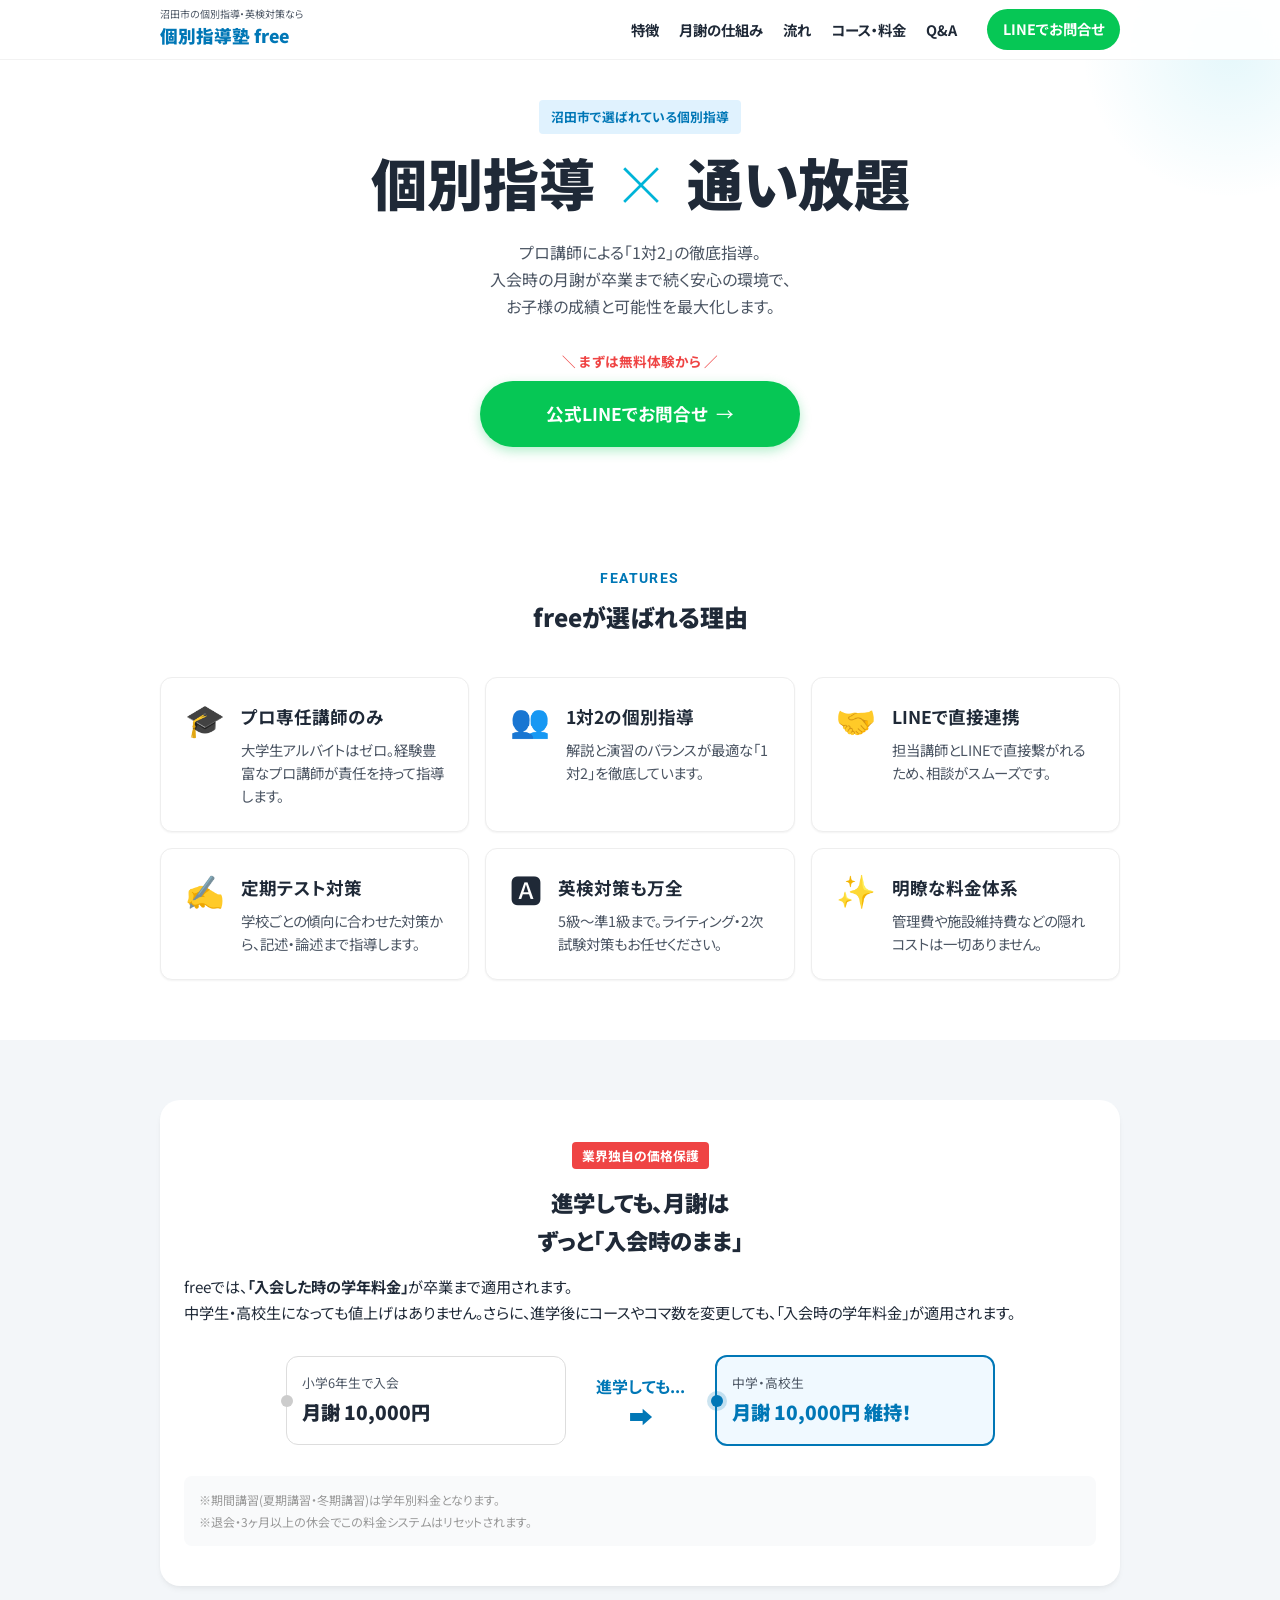
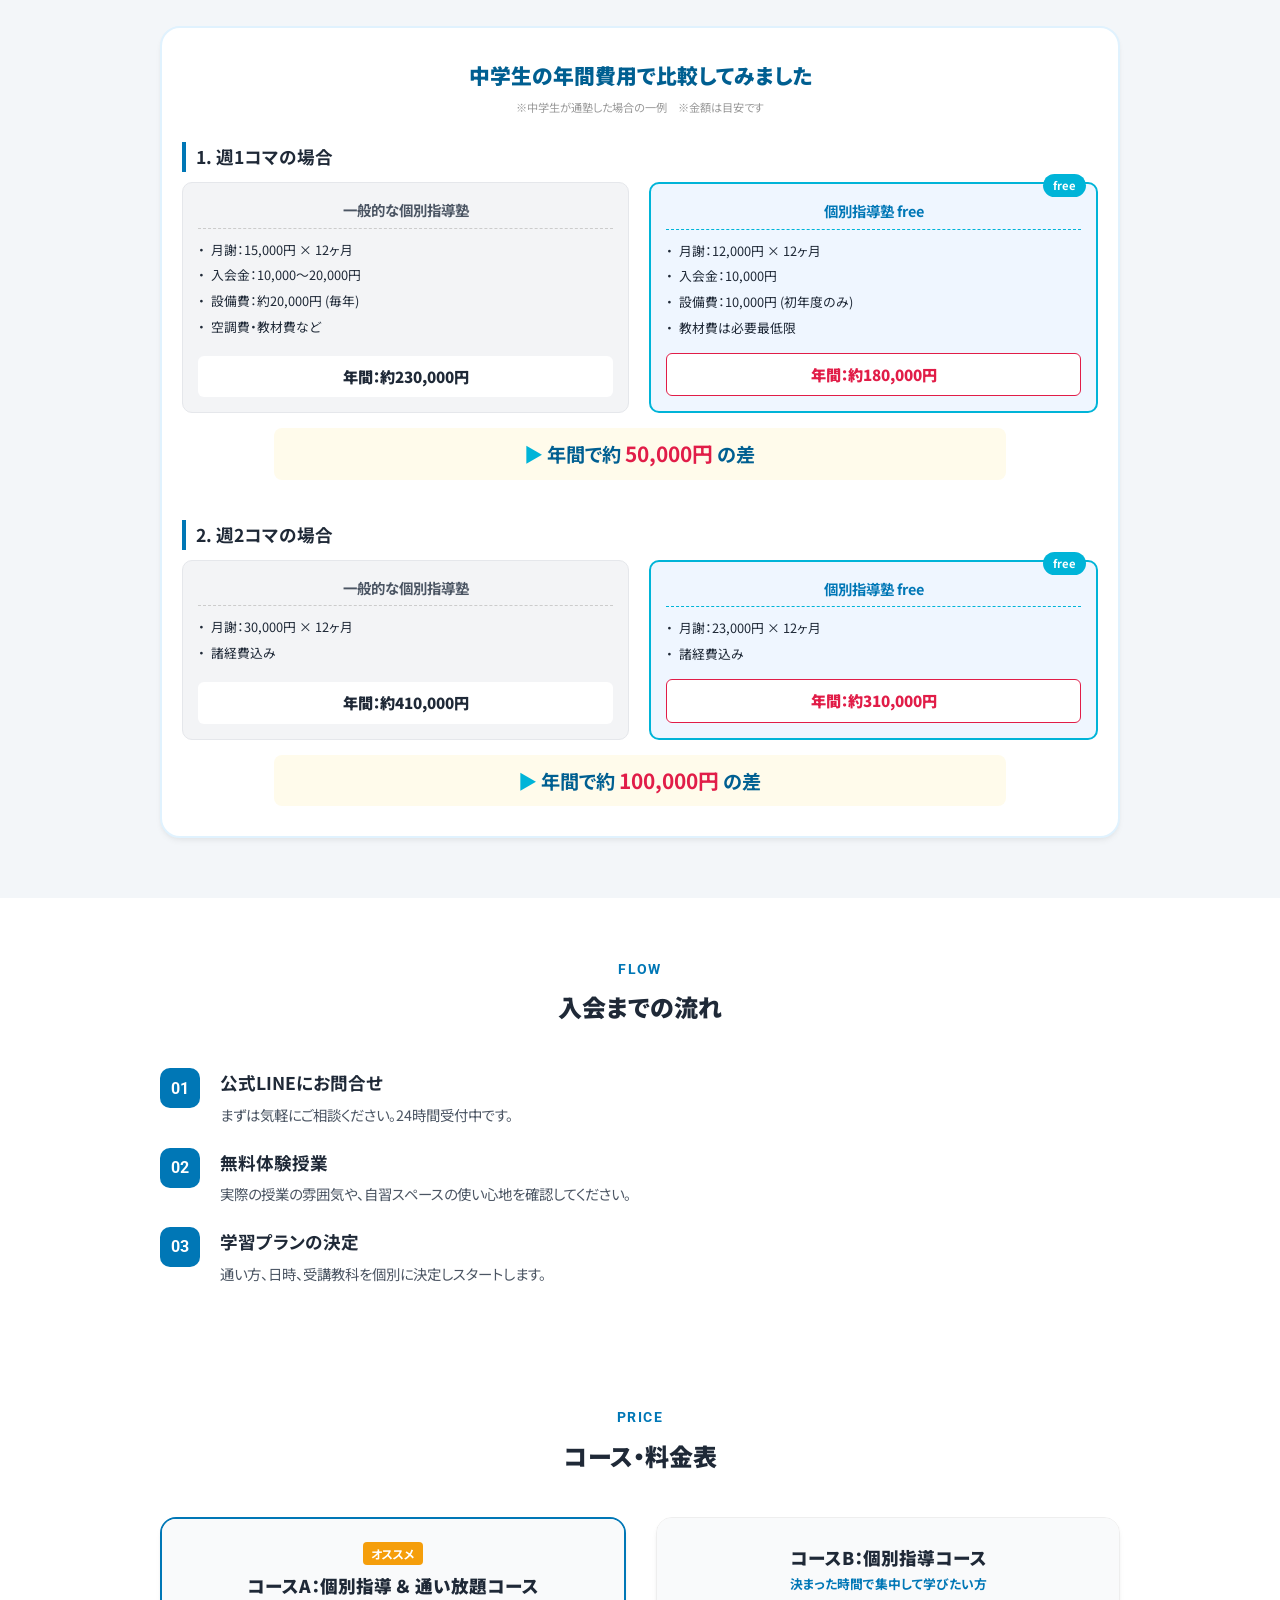
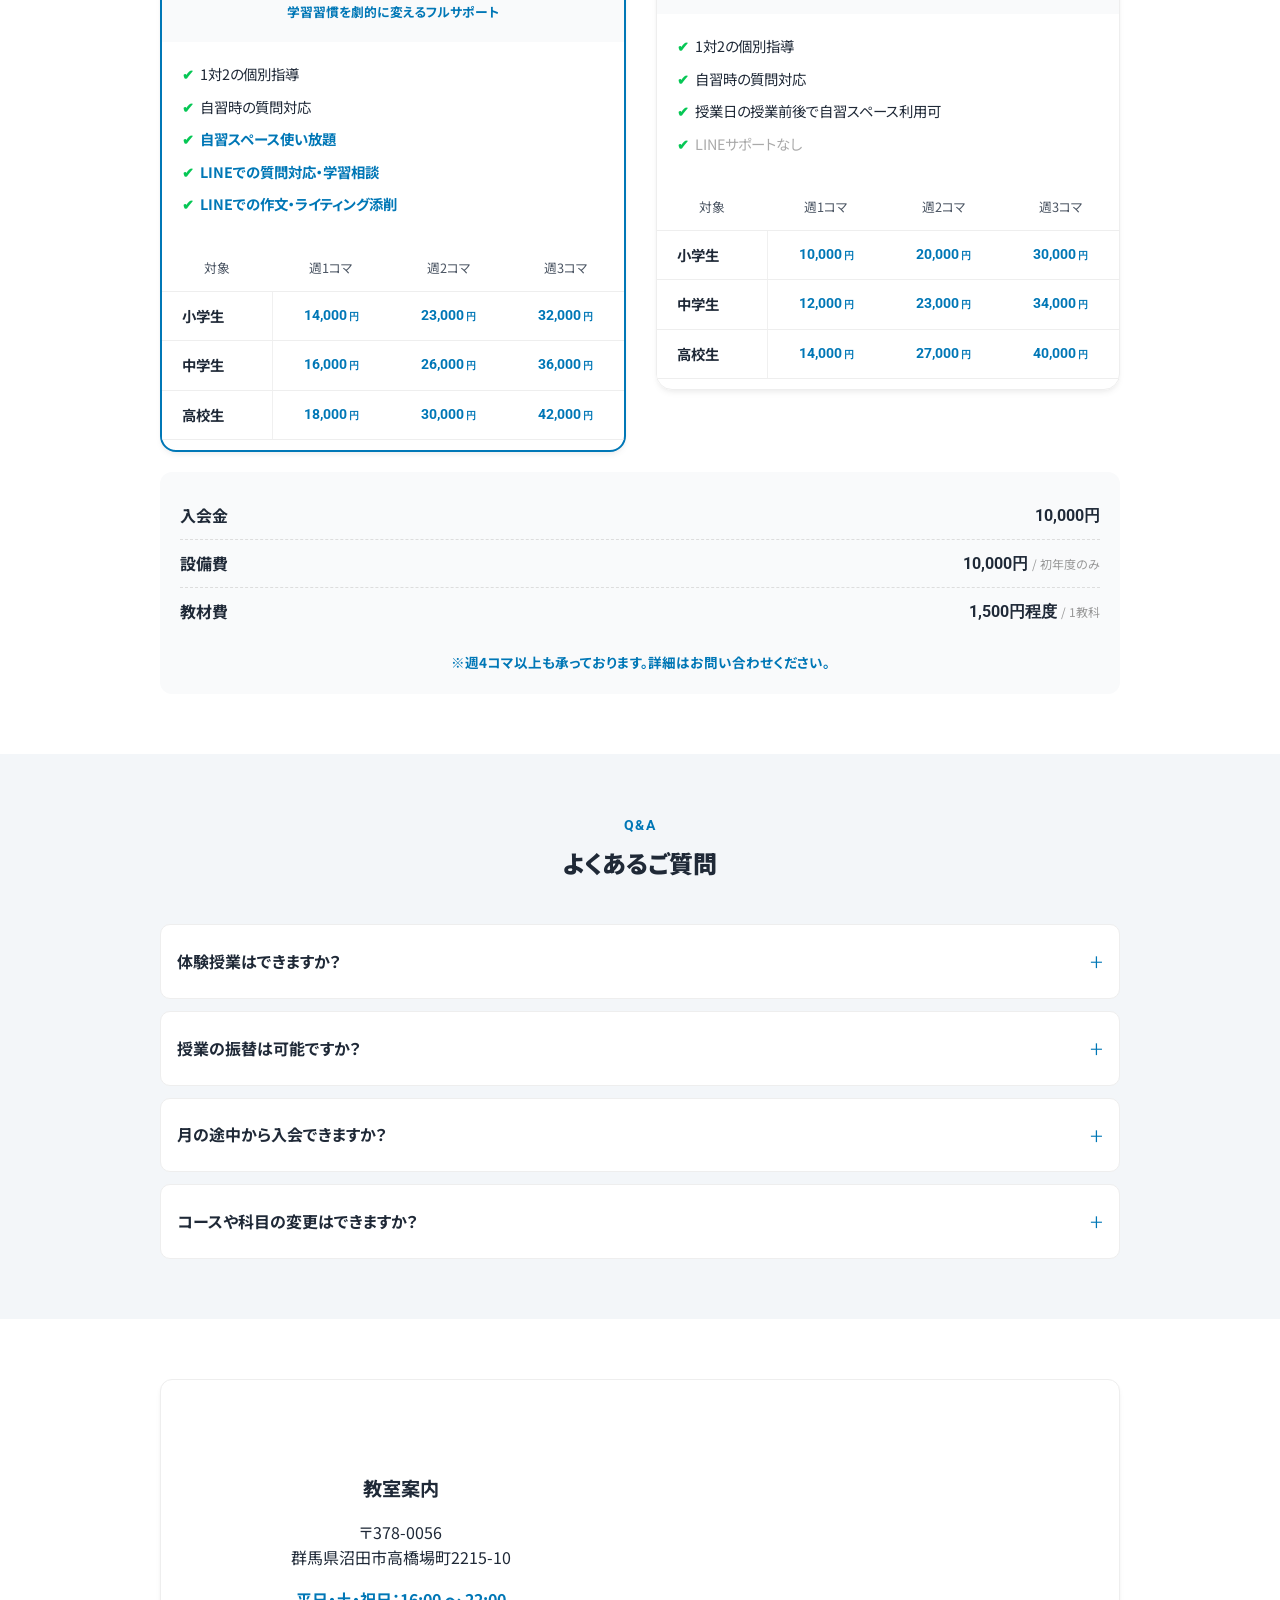
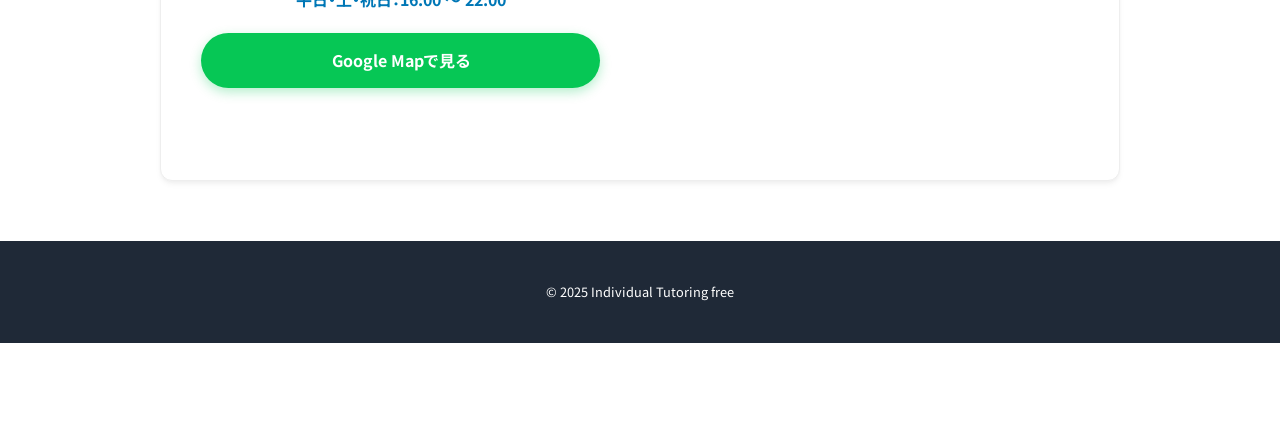
==== commit 98747bee: "Add files via upload" ====
--- a/index.html
+++ b/index.html
@@ -89,7 +89,7 @@
                         <div class="icon-box">🎓</div>
                         <div class="bento-content">
                             <h4>プロ専任講師のみ</h4>
-                            <p>大学生バイトはゼロ。経験豊富なプロ講師が責任を持って指導します。</p>
+                            <p>大学生アルバイトはゼロ。経験豊富なプロ講師が責任を持って指導します。</p>
                         </div>
                     </div>
                     <div class="bento-item fade-in">
@@ -110,7 +110,7 @@
                         <div class="icon-box">✍️</div>
                         <div class="bento-content">
                             <h4>定期テスト対策</h4>
-                            <p>地元の学校傾向に合わせた対策から、記述・論述まで指導します。</p>
+                            <p>学校ごとの傾向に合わせた対策から、記述・論述まで指導します。</p>
                         </div>
                     </div>
                     <div class="bento-item fade-in">
@@ -285,8 +285,8 @@
                                 <li class="text-black">1対2の個別指導</li>
                                 <li class="text-black">自習時の質問対応</li>
                                 <li class="text-blue">自習スペース使い放題</li>
-                                <li class="text-blue">LINEでの質問・作文/ライティング添削・学習相談に対応</li>
-                                <li class="text-blue">個別学習計画の作成</li>
+                                <li class="text-blue">LINEでの質問対応・学習相談</li>
+                                <li class="text-blue">LINEでの作文・ライティング添削</li>
                             </ul>
                         </div>
                         
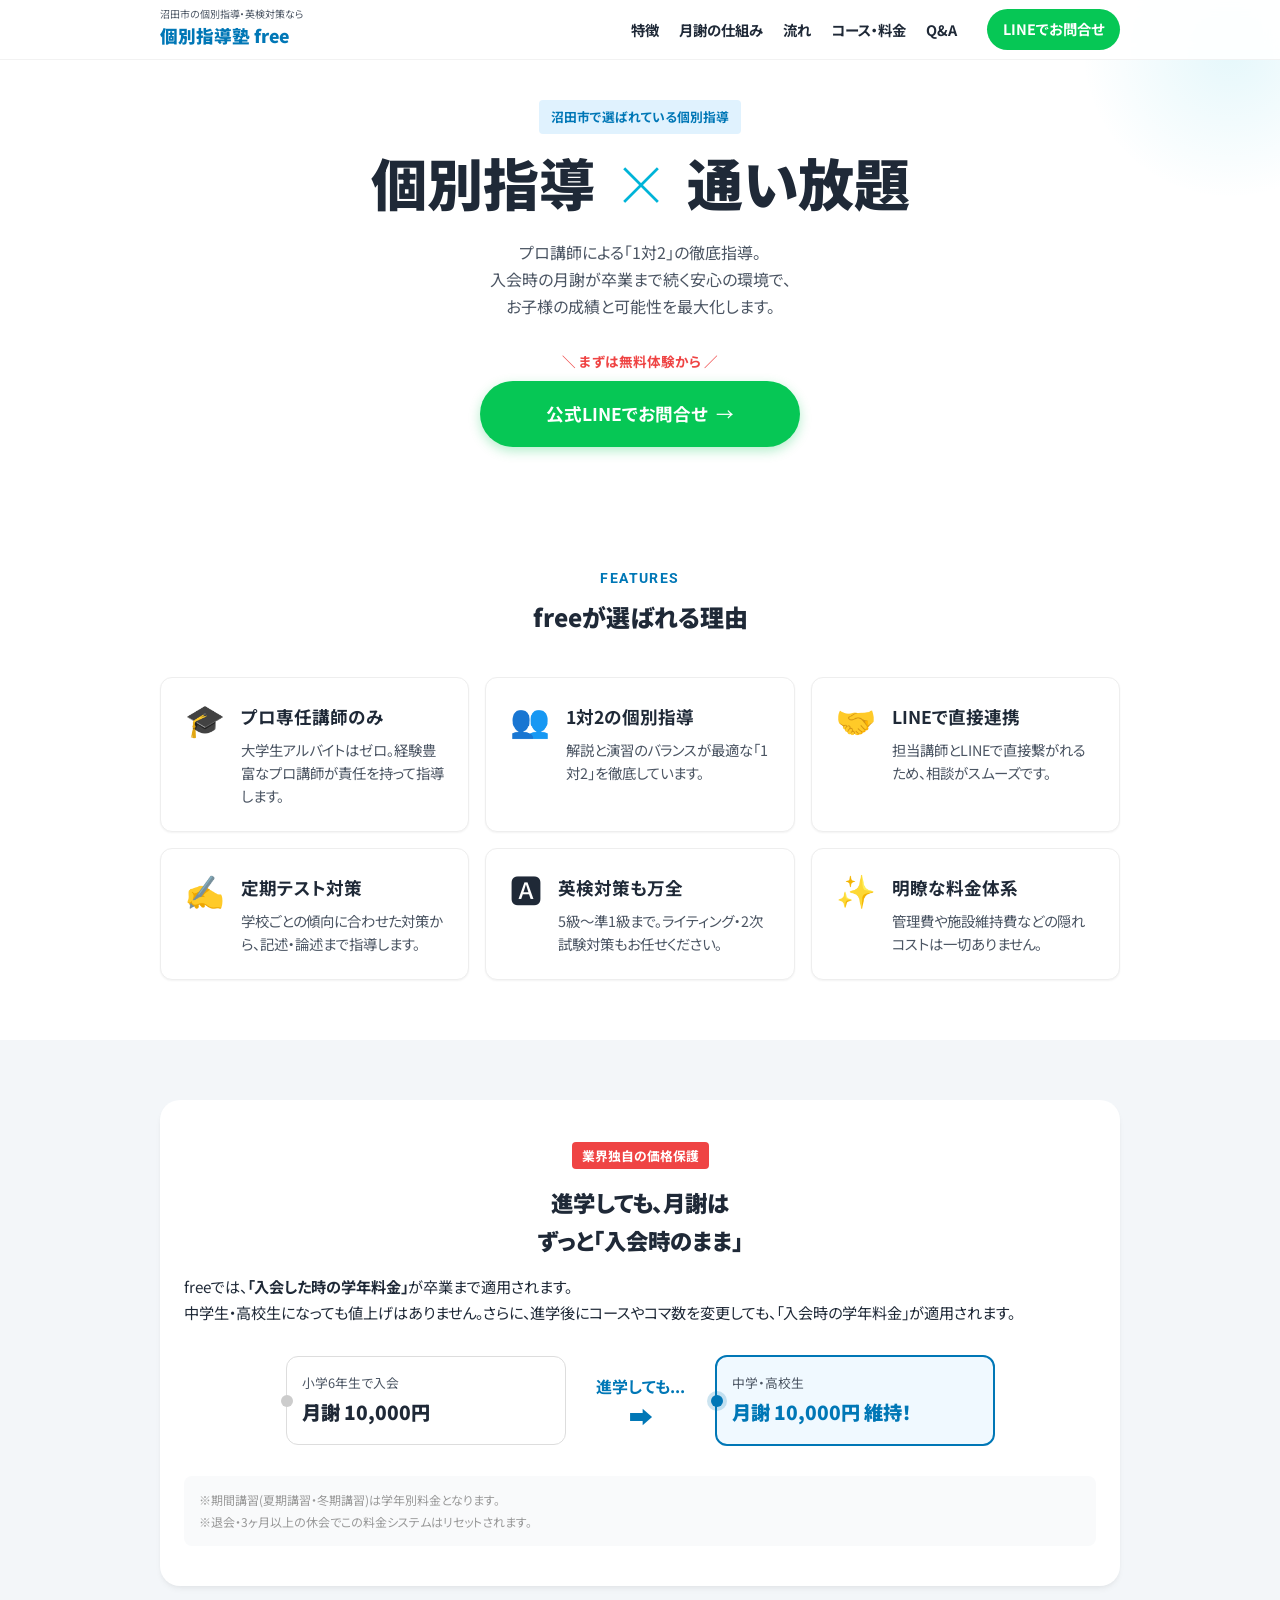
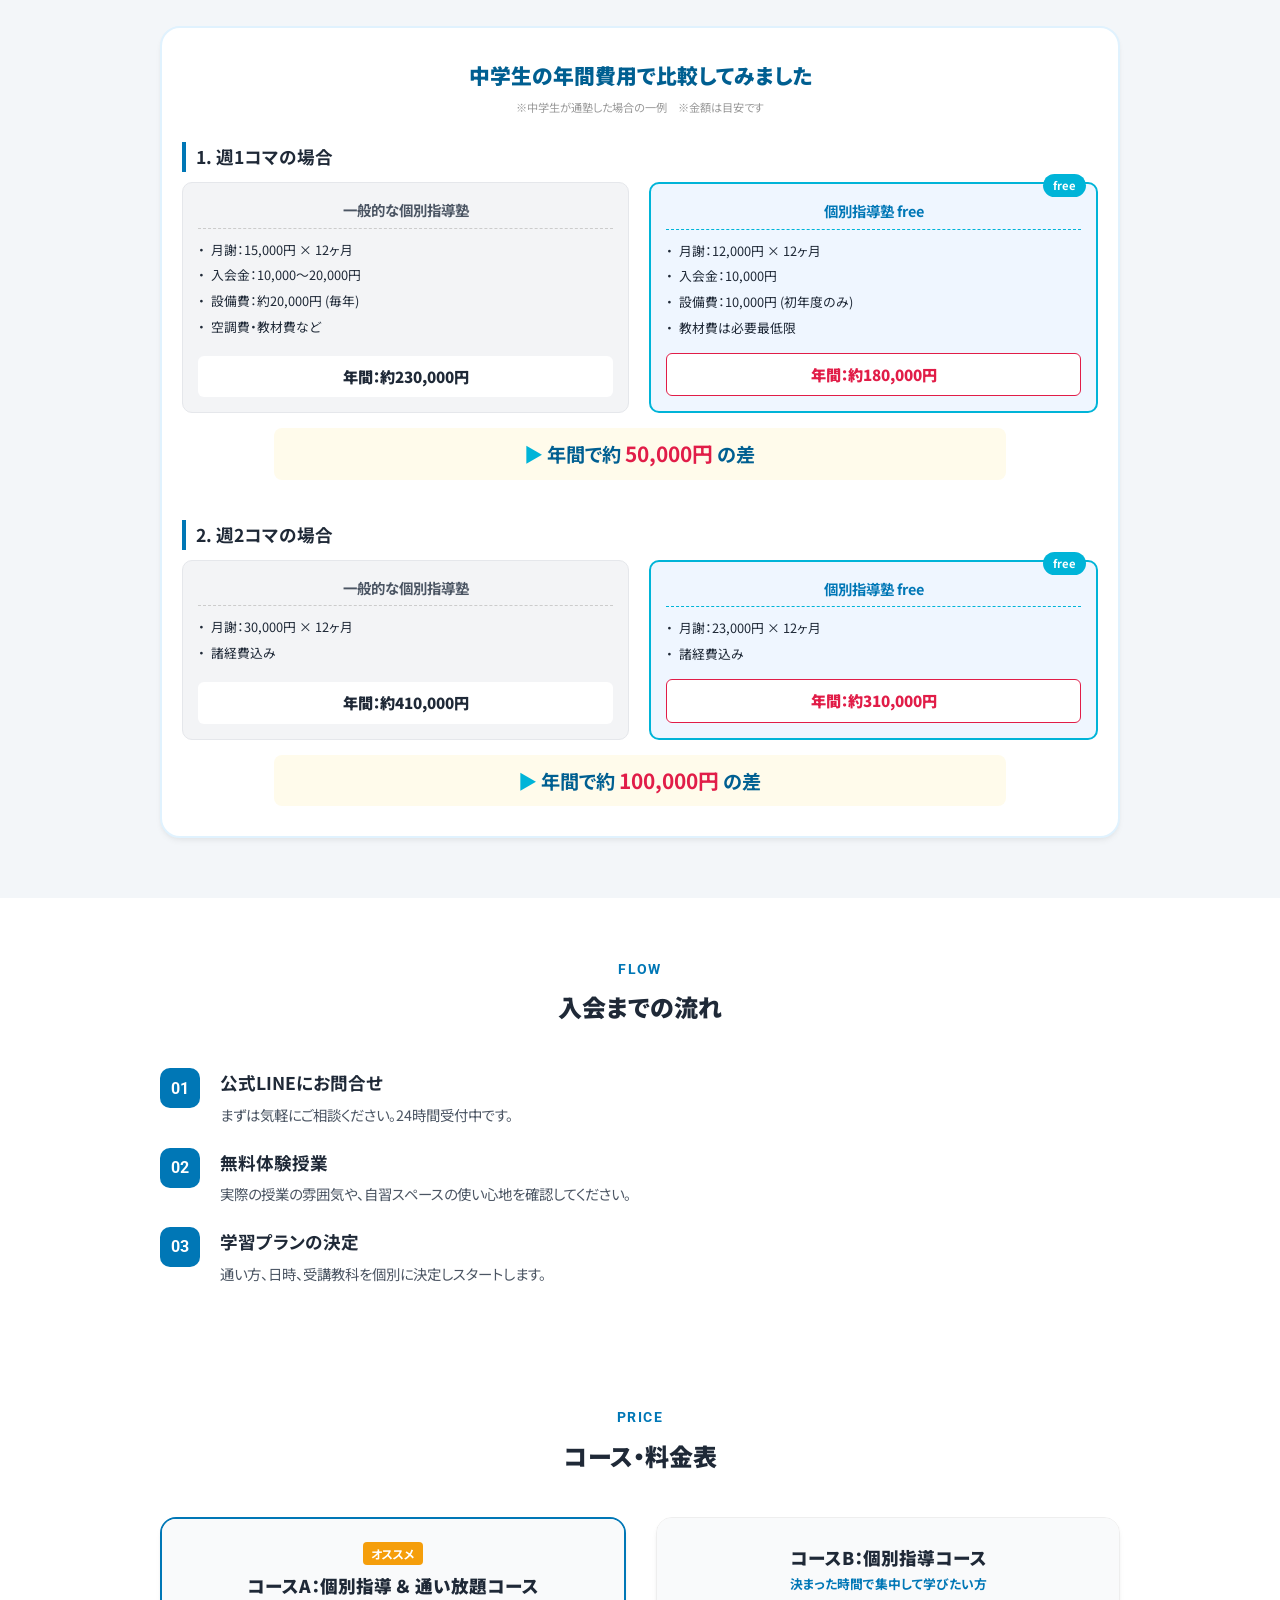
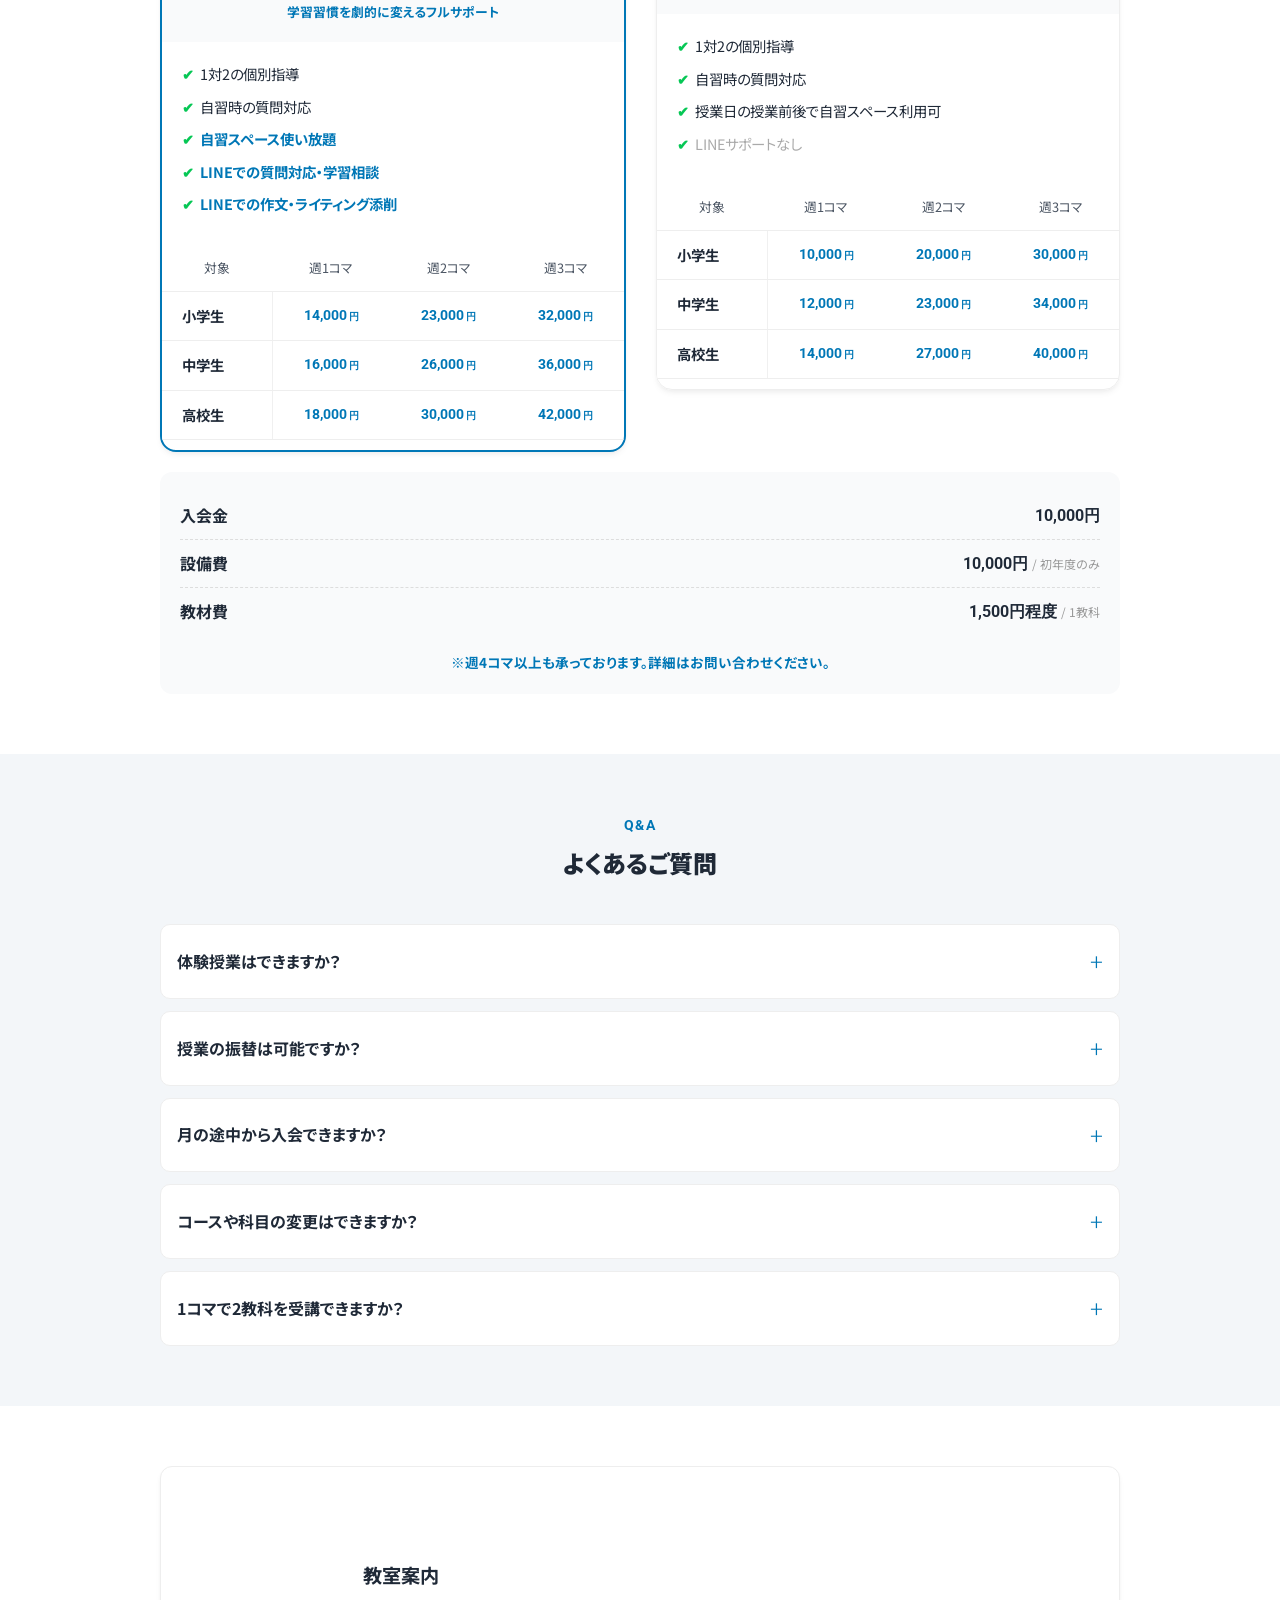
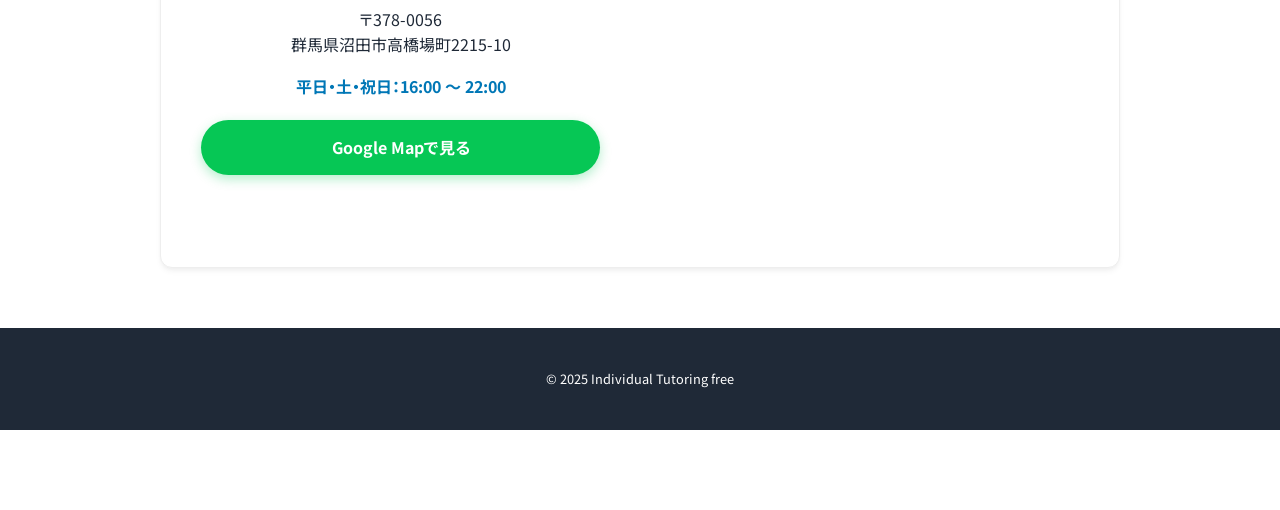
==== commit b750894c: "Add files via upload" ====
--- a/index.html
+++ b/index.html
@@ -375,6 +375,10 @@
                         <summary>コースや科目の変更はできますか？ <span class="icon">+</span></summary>
                         <div class="faq-answer">可能です。翌月からの変更を基本としております。詳細は公式LINEでご相談ください。</div>
                     </details>
+                    <details class="faq-details fade-in">
+                        <summary>1コマで2教科を受講できますか？ <span class="icon">+</span></summary>
+                        <div class="faq-answer">可能ですが、あまりオススメしません。複数教科を希望の場合は週2コマ以上をオススメしています。</div>
+                    </details>
                 </div>
             </div>
         </section>
@@ -456,4 +460,4 @@
         });
     </script>
 </body>
-</html>
+</html>
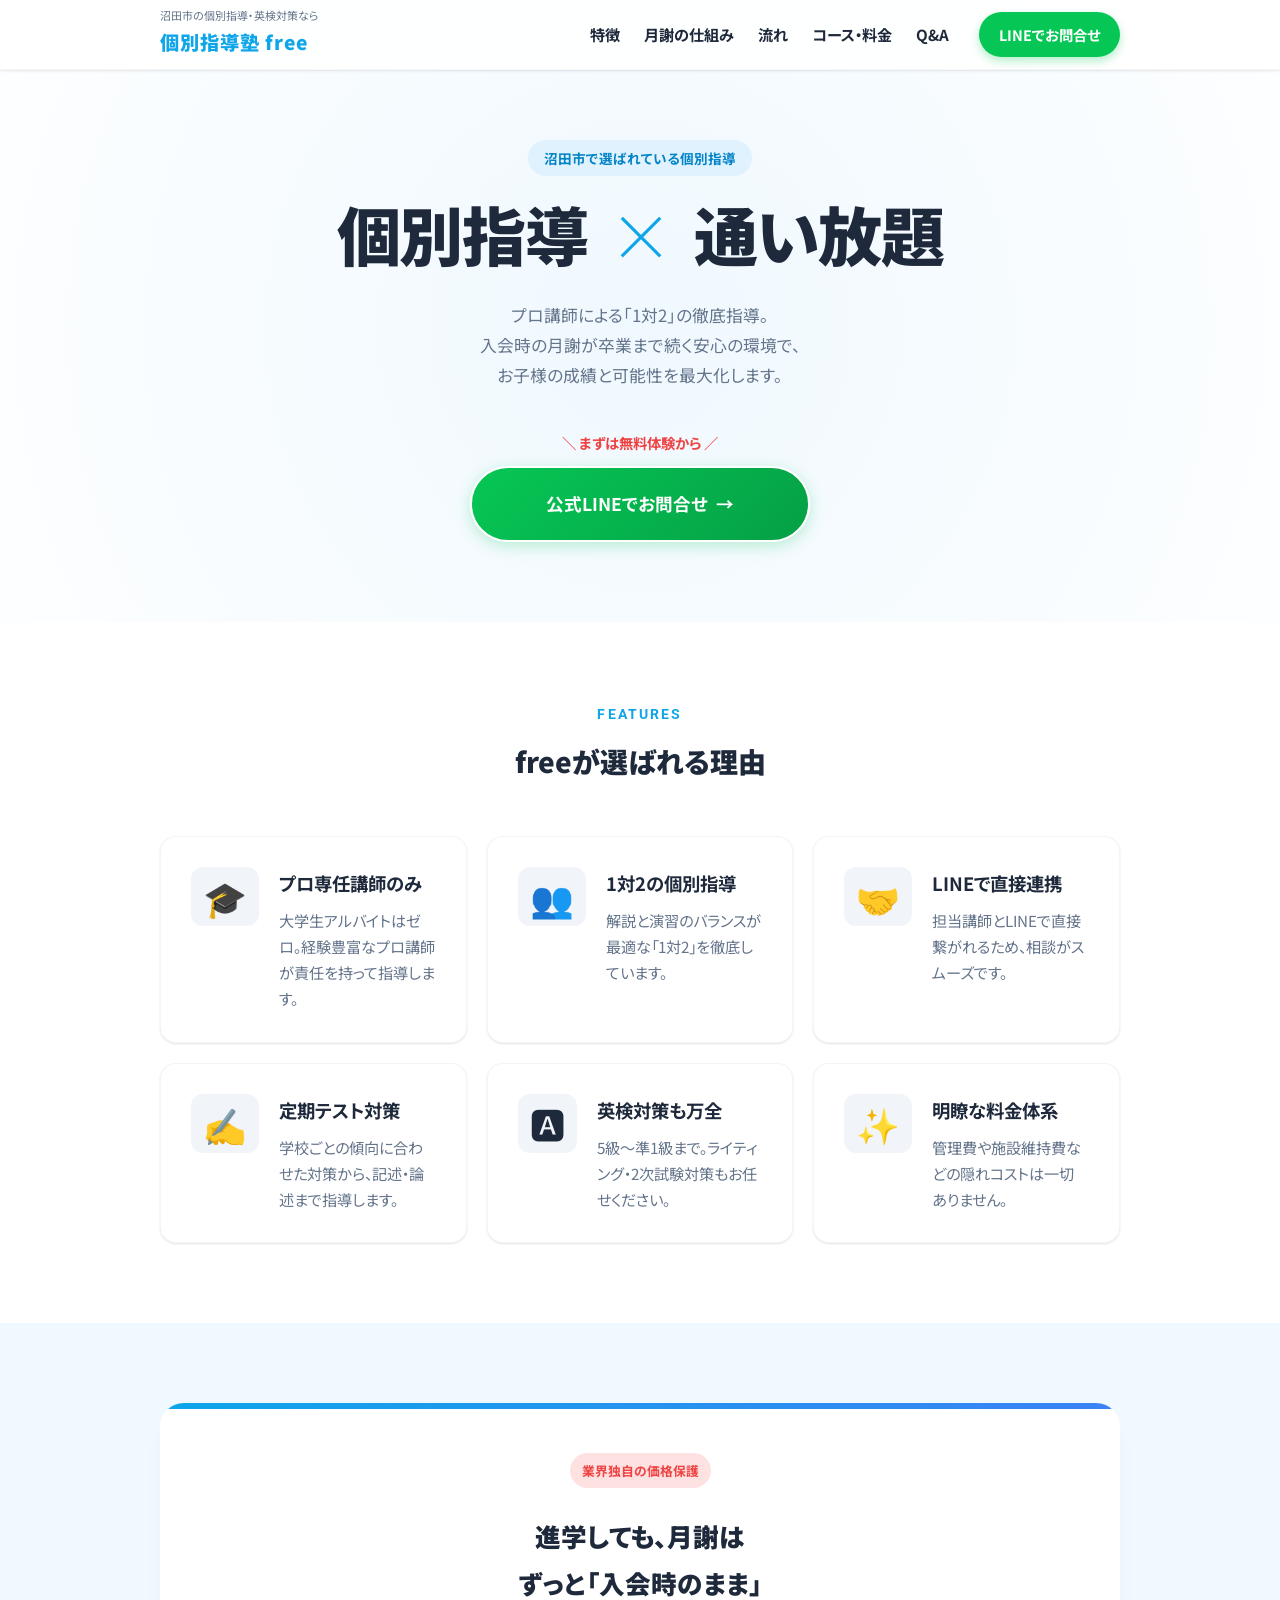
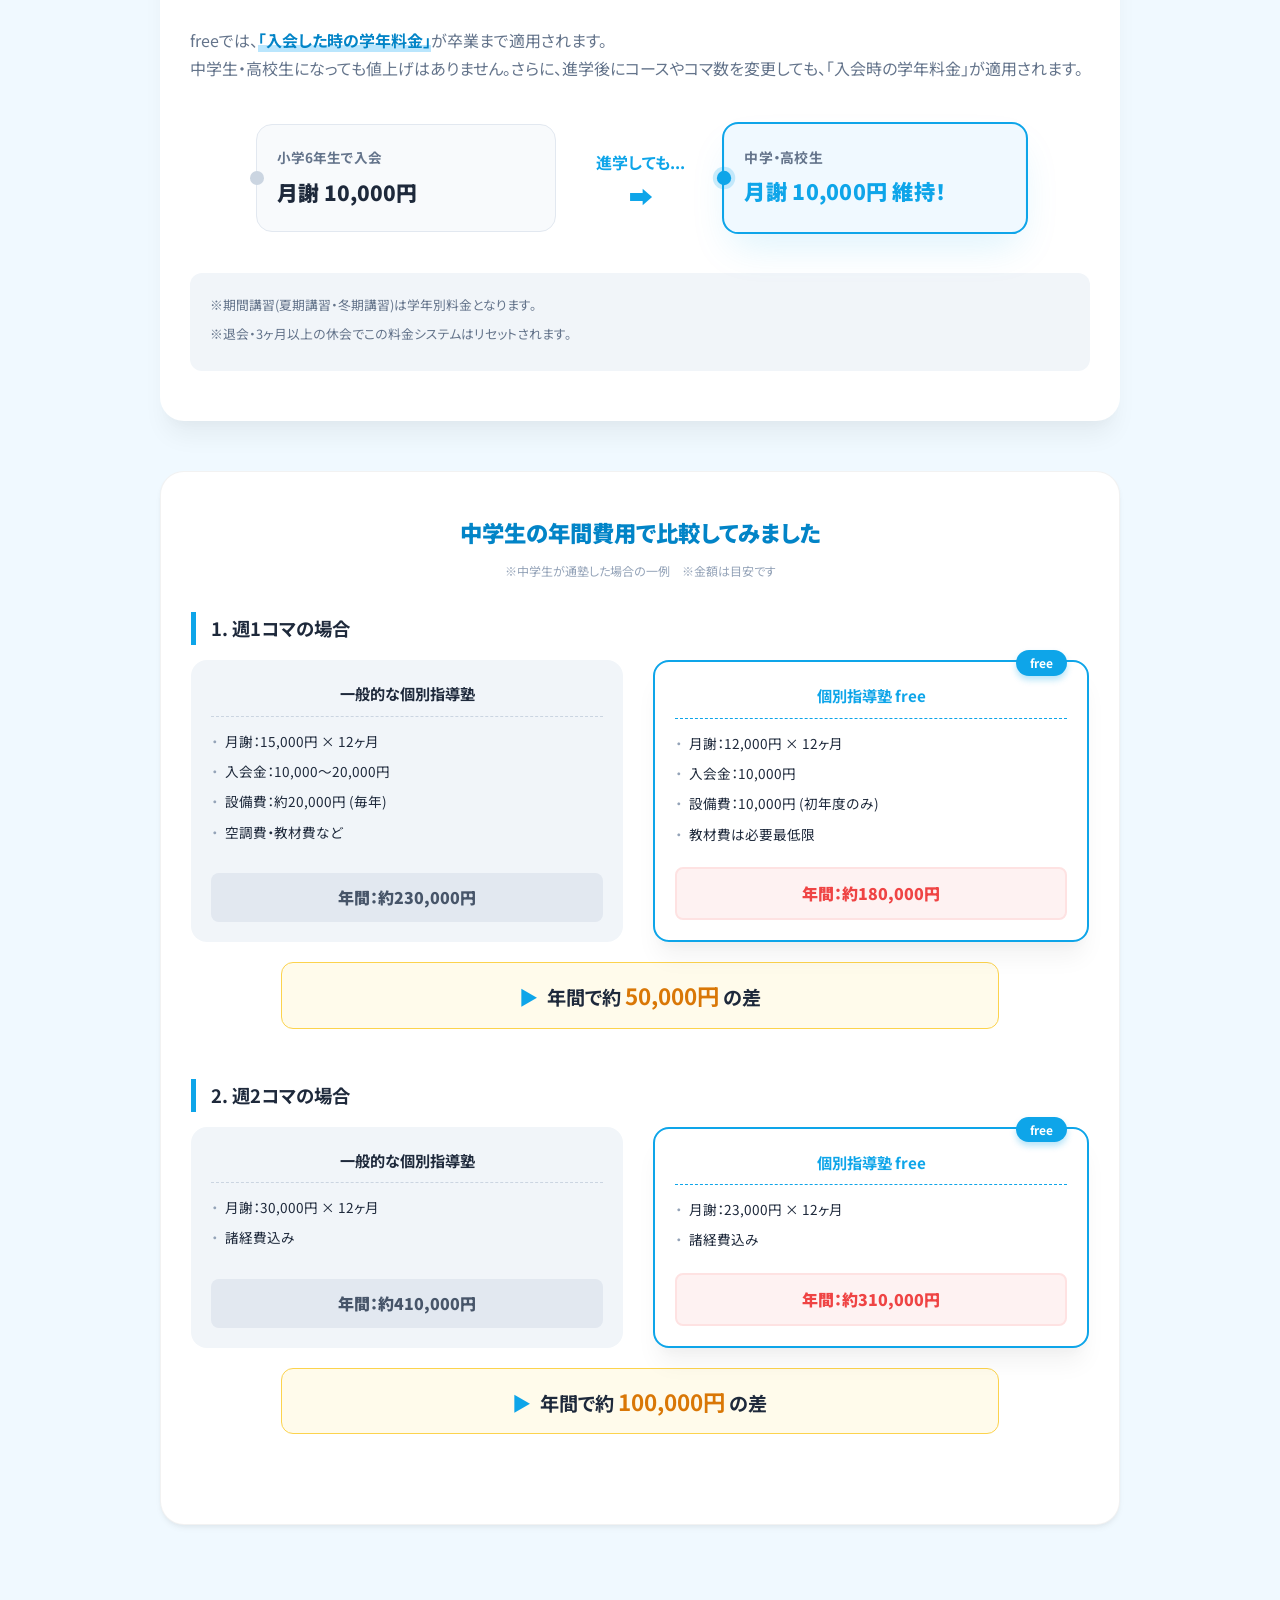
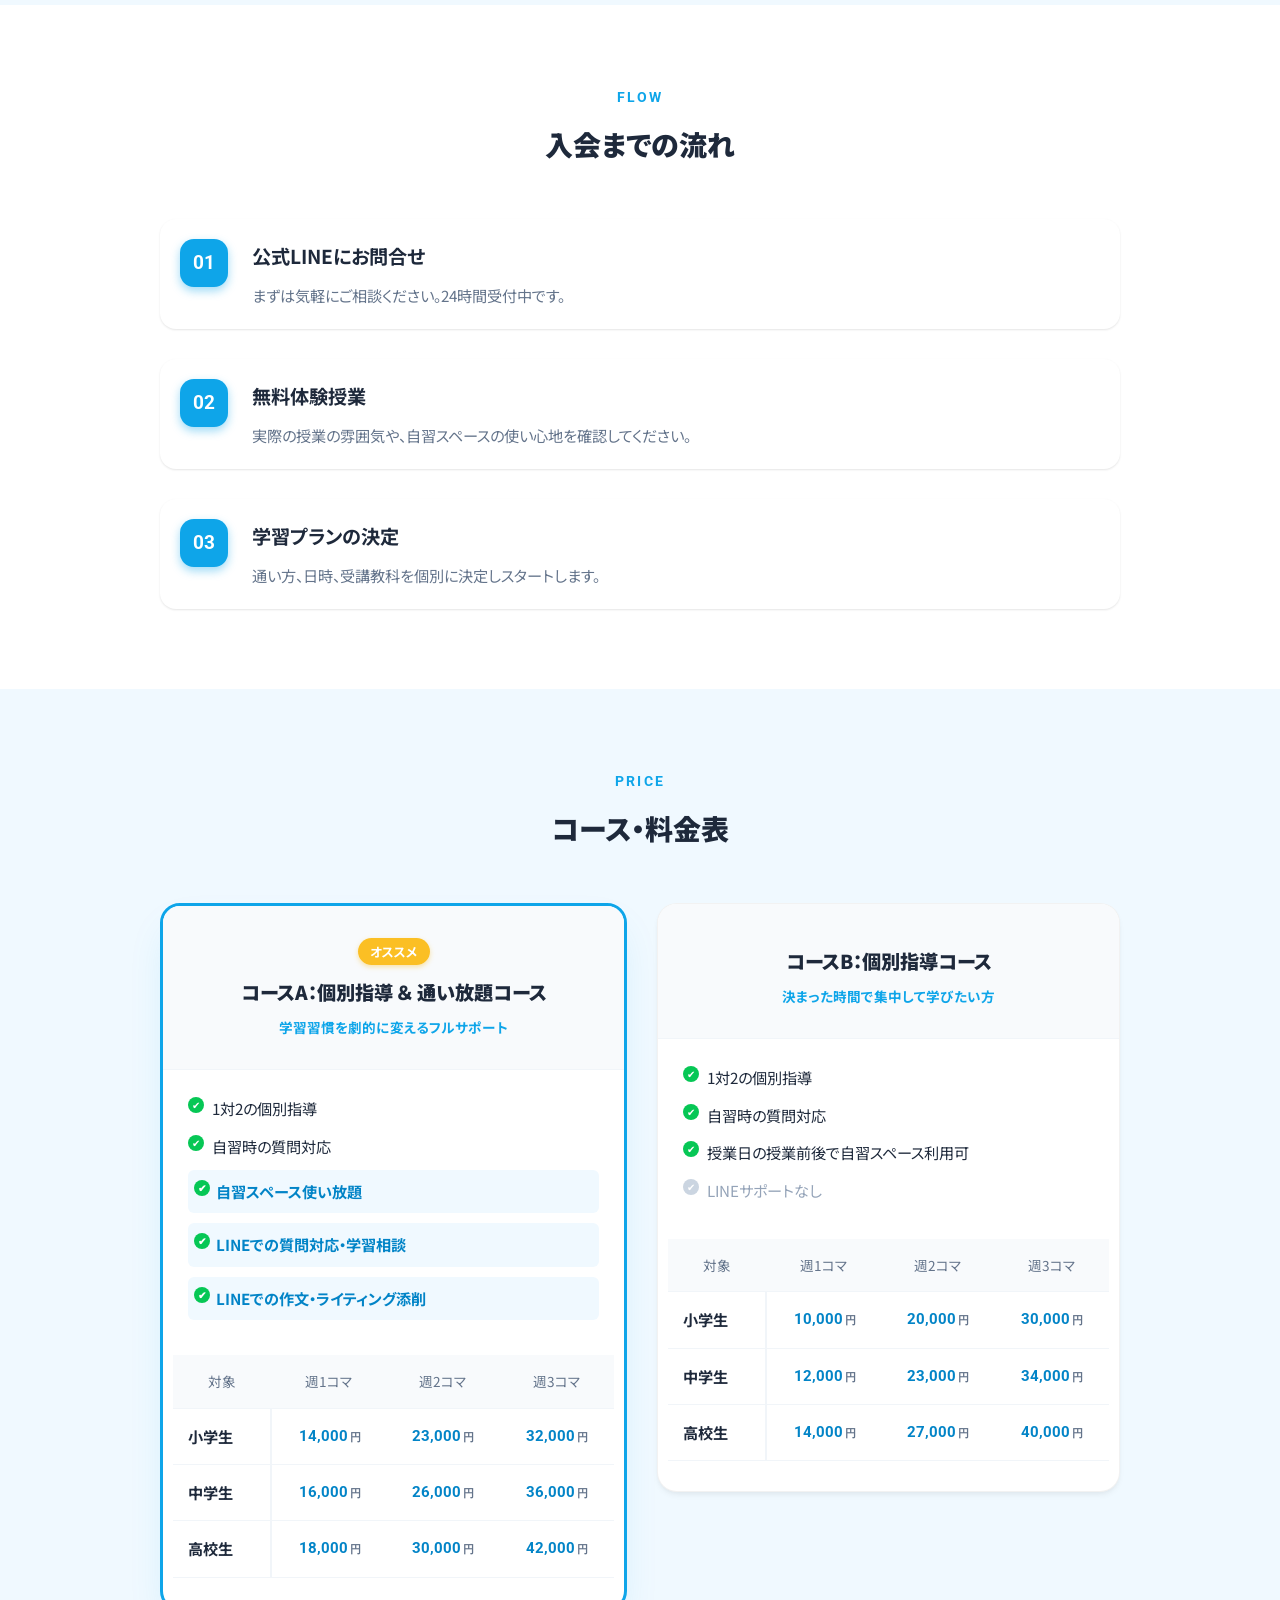
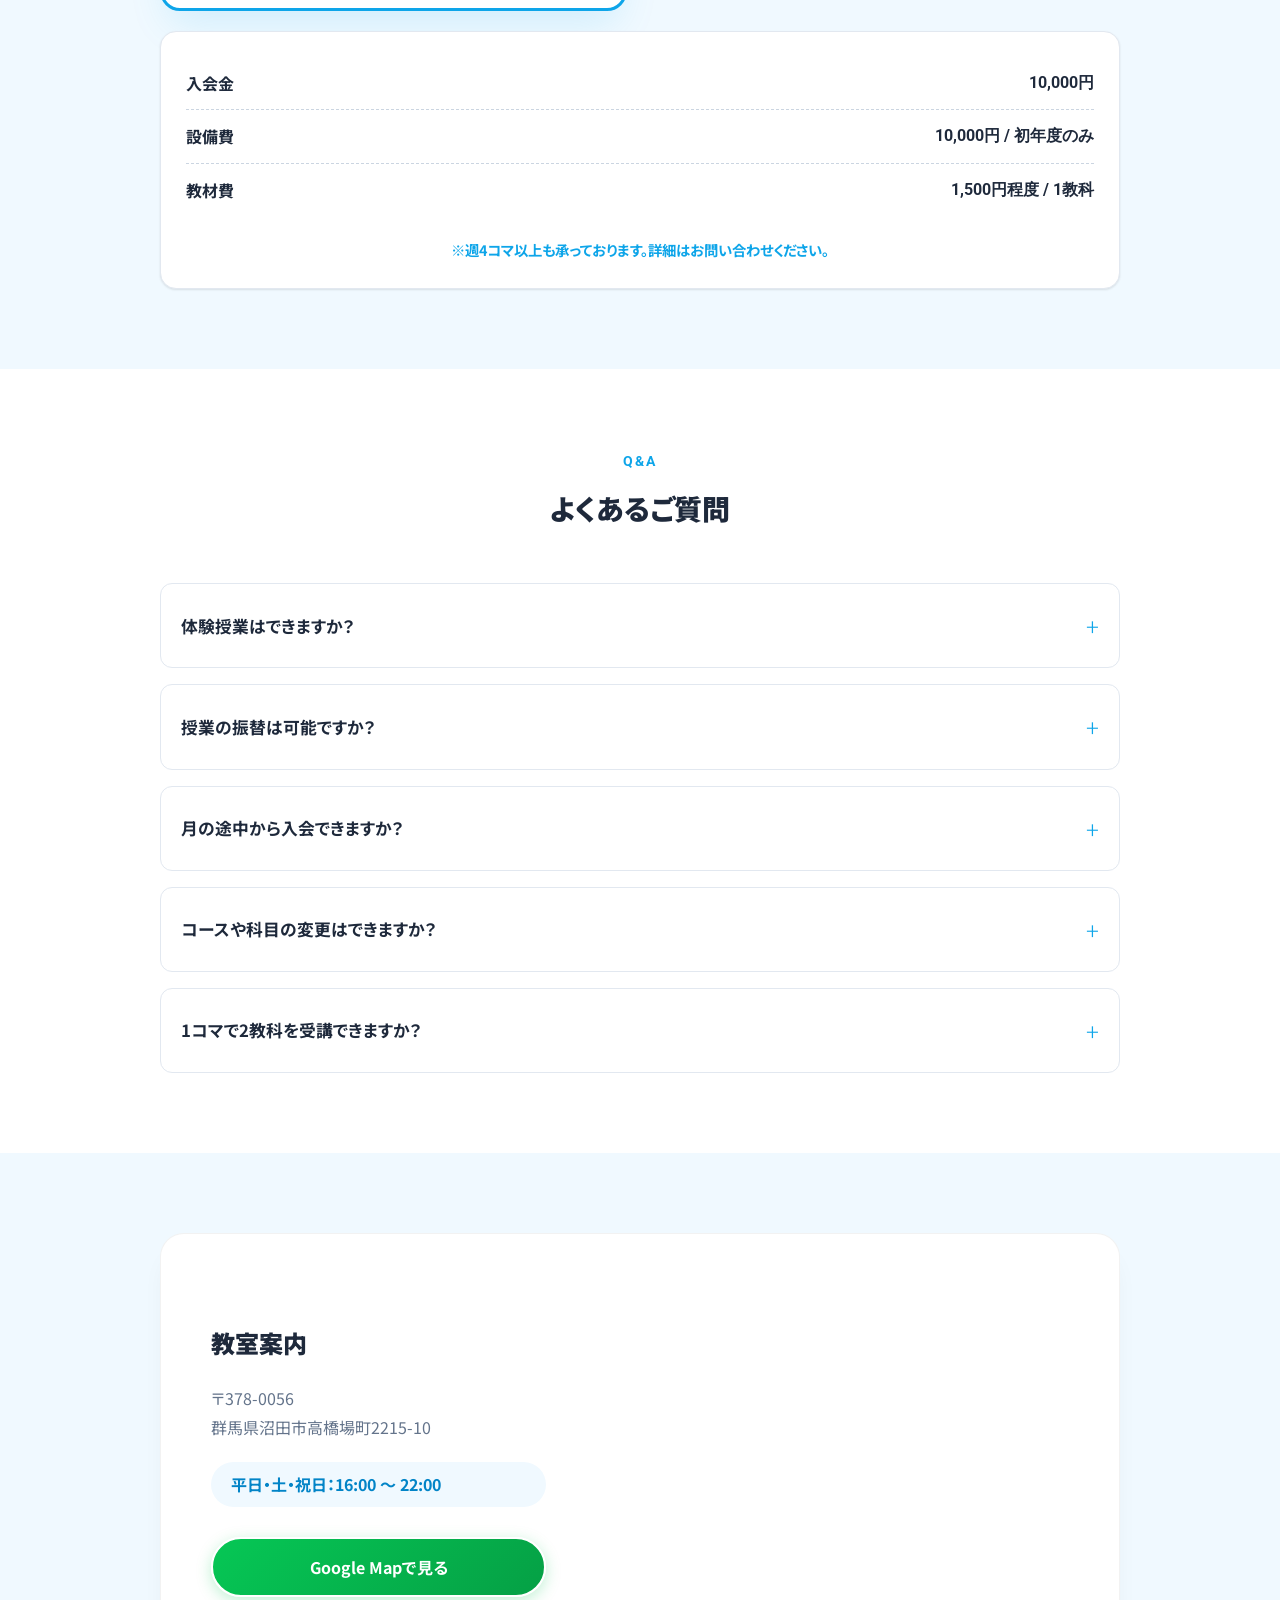
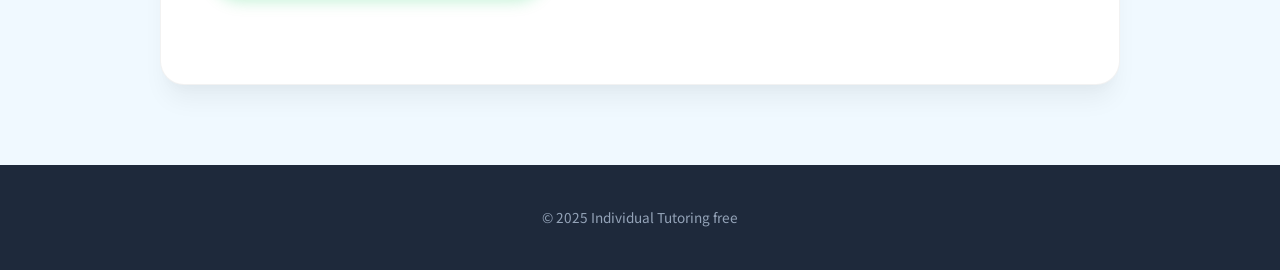
==== commit 567e5964: "Add files via upload" ====
--- a/index.html
+++ b/index.html
@@ -55,7 +55,7 @@
 
     <main>
         <section class="hero">
-            <div class="hero-bg-shape"></div>
+            <div class="hero-bg-circle"></div>
             <div class="container hero-container">
                 <div class="hero-content">
                     <span class="tag-label fade-up">沼田市で選ばれている個別指導</span>
@@ -84,43 +84,43 @@
                     <span class="section-en">Features</span>
                     <h3 class="section-jp">freeが選ばれる理由</h3>
                 </div>
-                <div class="bento-grid">
-                    <div class="bento-item fade-in">
+                <div class="bento-grid stagger-trigger">
+                    <div class="bento-item stagger-item">
                         <div class="icon-box">🎓</div>
                         <div class="bento-content">
                             <h4>プロ専任講師のみ</h4>
                             <p>大学生アルバイトはゼロ。経験豊富なプロ講師が責任を持って指導します。</p>
                         </div>
                     </div>
-                    <div class="bento-item fade-in">
+                    <div class="bento-item stagger-item">
                         <div class="icon-box">👥</div>
                         <div class="bento-content">
                             <h4>1対2の個別指導</h4>
                             <p>解説と演習のバランスが最適な「1対2」を徹底しています。</p>
                         </div>
                     </div>
-                    <div class="bento-item fade-in">
+                    <div class="bento-item stagger-item">
                         <div class="icon-box">🤝</div>
                         <div class="bento-content">
                             <h4>LINEで直接連携</h4>
                             <p>担当講師とLINEで直接繋がれるため、相談がスムーズです。</p>
                         </div>
                     </div>
-                    <div class="bento-item fade-in">
+                    <div class="bento-item stagger-item">
                         <div class="icon-box">✍️</div>
                         <div class="bento-content">
                             <h4>定期テスト対策</h4>
                             <p>学校ごとの傾向に合わせた対策から、記述・論述まで指導します。</p>
                         </div>
                     </div>
-                    <div class="bento-item fade-in">
+                    <div class="bento-item stagger-item">
                         <div class="icon-box">🅰️</div>
                         <div class="bento-content">
                             <h4>英検対策も万全</h4>
                             <p>5級〜準1級まで。ライティング・2次試験対策もお任せください。</p>
                         </div>
                     </div>
-                    <div class="bento-item fade-in">
+                    <div class="bento-item stagger-item">
                         <div class="icon-box">✨</div>
                         <div class="bento-content">
                             <h4>明瞭な料金体系</h4>
@@ -240,22 +240,22 @@
                     <span class="section-en">Flow</span>
                     <h3 class="section-jp">入会までの流れ</h3>
                 </div>
-                <div class="step-list">
-                    <div class="step-item fade-in">
+                <div class="step-list stagger-trigger">
+                    <div class="step-item stagger-item">
                         <div class="step-num">01</div>
                         <div class="step-body">
                             <h4>公式LINEにお問合せ</h4>
                             <p>まずは気軽にご相談ください。24時間受付中です。</p>
                         </div>
                     </div>
-                    <div class="step-item fade-in">
+                    <div class="step-item stagger-item">
                         <div class="step-num">02</div>
                         <div class="step-body">
                             <h4>無料体験授業</h4>
                             <p>実際の授業の雰囲気や、自習スペースの使い心地を確認してください。</p>
                         </div>
                     </div>
-                    <div class="step-item fade-in">
+                    <div class="step-item stagger-item">
                         <div class="step-num">03</div>
                         <div class="step-body">
                             <h4>学習プランの決定</h4>
@@ -266,15 +266,15 @@
             </div>
         </section>
 
-        <section id="course" class="section">
+        <section id="course" class="section bg-pale">
             <div class="container">
                 <div class="section-header fade-in">
                     <span class="section-en">Price</span>
                     <h3 class="section-jp">コース・料金表</h3>
                 </div>
 
-                <div class="pricing-wrapper">
-                    <div class="price-card recommended fade-in">
+                <div class="pricing-wrapper stagger-trigger">
+                    <div class="price-card recommended stagger-item">
                         <div class="pc-header">
                             <span class="pc-badge">オススメ</span>
                             <h4>コースA：個別指導 ＆ 通い放題コース</h4>
@@ -304,7 +304,7 @@
                         </div>
                     </div>
 
-                    <div class="price-card fade-in">
+                    <div class="price-card stagger-item">
                         <div class="pc-header">
                             <h4>コースB：個別指導コース</h4>
                             <p class="pc-desc">決まった時間で集中して学びたい方</p>
@@ -352,30 +352,30 @@
             </div>
         </section>
 
-        <section id="faq" class="section bg-pale">
+        <section id="faq" class="section">
             <div class="container">
                 <div class="section-header fade-in">
                     <span class="section-en">Q&A</span>
                     <h3 class="section-jp">よくあるご質問</h3>
                 </div>
-                <div class="faq-grid">
-                    <details class="faq-details fade-in">
+                <div class="faq-grid stagger-trigger">
+                    <details class="faq-details stagger-item">
                         <summary>体験授業はできますか？ <span class="icon">+</span></summary>
                         <div class="faq-answer">はい、1コマ（60分）の無料体験が可能です。公式LINEからお気軽にお問合せください。</div>
                     </details>
-                    <details class="faq-details fade-in">
+                    <details class="faq-details stagger-item">
                         <summary>授業の振替は可能ですか？ <span class="icon">+</span></summary>
                         <div class="faq-answer">事前欠席のご連絡をいただいた場合は振替可能です（有効期間は前後1ヶ月）。当日欠席は振替不可となります。</div>
                     </details>
-                    <details class="faq-details fade-in">
+                    <details class="faq-details stagger-item">
                         <summary>月の途中から入会できますか？ <span class="icon">+</span></summary>
                         <div class="faq-answer">はい、可能です。初月分は日割り計算となりますので、思い立った時にいつでもスタートしていただけます。</div>
                     </details>
-                    <details class="faq-details fade-in">
+                    <details class="faq-details stagger-item">
                         <summary>コースや科目の変更はできますか？ <span class="icon">+</span></summary>
                         <div class="faq-answer">可能です。翌月からの変更を基本としております。詳細は公式LINEでご相談ください。</div>
                     </details>
-                    <details class="faq-details fade-in">
+                    <details class="faq-details stagger-item">
                         <summary>1コマで2教科を受講できますか？ <span class="icon">+</span></summary>
                         <div class="faq-answer">可能ですが、あまりオススメしません。複数教科を希望の場合は週2コマ以上をオススメしています。</div>
                     </details>
@@ -383,7 +383,7 @@
             </div>
         </section>
 
-        <section class="section access-section">
+        <section class="section access-section bg-pale">
             <div class="container">
                 <div class="access-card fade-in">
                     <div class="access-text">
@@ -420,6 +420,7 @@
         document.addEventListener('DOMContentLoaded', () => {
             document.body.classList.add('js-active');
 
+            // プログレスバー
             window.addEventListener('scroll', () => {
                 let winScroll = document.body.scrollTop || document.documentElement.scrollTop;
                 let height = document.documentElement.scrollHeight - document.documentElement.clientHeight;
@@ -428,6 +429,7 @@
                 if(bar) bar.style.width = scrolled + "%";
             });
 
+            // ハンバーガーメニュー
             const hamburger = document.querySelector('.js-hamburger');
             const mobileMenu = document.querySelector('.js-mobile-menu');
             const mobileLinks = document.querySelectorAll('.mobile-link');
@@ -448,15 +450,32 @@
                 });
             }
 
+            // IntersectionObserverによるアニメーション
+            const observerOptions = {
+                root: null,
+                rootMargin: '0px 0px -100px 0px', // 少し手前で発火
+                threshold: 0.1
+            };
+
             const observer = new IntersectionObserver((entries) => {
                 entries.forEach(entry => {
                     if (entry.isIntersecting) {
                         entry.target.classList.add('visible');
+                        
+                        // stagger（順番に表示）の処理
+                        if (entry.target.classList.contains('stagger-trigger')) {
+                            const items = entry.target.querySelectorAll('.stagger-item');
+                            items.forEach((item, index) => {
+                                setTimeout(() => {
+                                    item.classList.add('visible');
+                                }, index * 100); // 0.1秒ずつずらす
+                            });
+                        }
                     }
                 });
-            }, { threshold: 0.1 });
-
-            document.querySelectorAll('.fade-in, .fade-up').forEach(el => observer.observe(el));
+            }, observerOptions);
+
+            document.querySelectorAll('.fade-in, .fade-up, .stagger-trigger, .stagger-item').forEach(el => observer.observe(el));
         });
     </script>
 </body>
--- a/styles.css
+++ b/styles.css
@@ -1,18 +1,32 @@
-/* --- Base & Variables --- */
+/* --- Base & Variables (Modern White Theme) --- */
 :root {
-    --primary: #0077b6;
-    --primary-dark: #005f91;
-    --accent: #00b4d8;
+    /* メインカラー：信頼感のある鮮やかなブルー */
+    --primary: #0ea5e9;       /* Sky Blue 500 */
+    --primary-dark: #0284c7;  /* Sky Blue 600 */
+    --accent: #38bdf8;        /* Sky Blue 400 */
+    
+    /* LINE色は維持 */
     --line-color: #06C755;
-    --text-main: #1f2937;
-    --text-sub: #4b5563;
-    --bg-body: #ffffff;
-    --bg-pale: #f3f6f9;
-    --bg-card: #ffffff;
-    --radius: 12px;
-    --shadow-sm: 0 1px 2px rgba(0,0,0,0.05);
+    
+    /* テキストカラー：可読性の高いダークネイビー・グレー */
+    --text-main: #1e293b;     /* Slate 800 - 完全な黒より目に優しい */
+    --text-sub: #64748b;      /* Slate 500 */
+    --text-white: #ffffff;
+    
+    /* 背景色：白・オフホワイトベース */
+    --bg-body: #ffffff;       
+    --bg-pale: #f0f9ff;       /* 極めて薄いブルーグレー（セクション背景用） */
+    --bg-card: #ffffff;       
+    --bg-footer: #1e293b;     /* フッターのみ引き締め色のダーク */
+    
+    --radius: 16px;           /* より丸みを持たせて親しみやすく */
+    
+    /* 影：白背景に映える柔らかく拡散する影 */
+    --shadow-sm: 0 1px 3px rgba(0,0,0,0.05), 0 1px 2px rgba(0,0,0,0.06);
     --shadow-md: 0 4px 6px -1px rgba(0,0,0,0.05), 0 2px 4px -1px rgba(0,0,0,0.03);
-    --shadow-lg: 0 10px 15px -3px rgba(0,0,0,0.05), 0 4px 6px -2px rgba(0,0,0,0.025);
+    --shadow-lg: 0 20px 25px -5px rgba(0,0,0,0.05), 0 10px 10px -5px rgba(0,0,0,0.02);
+    --shadow-float: 0 20px 40px -10px rgba(14, 165, 233, 0.15); /* 浮き上がるような影 */
+    
     --font-jp: 'Noto Sans JP', sans-serif;
     --font-en: 'Roboto', sans-serif;
 }
@@ -23,59 +37,60 @@
     font-family: var(--font-jp);
     color: var(--text-main);
     background: var(--bg-body);
-    line-height: 1.7;
+    line-height: 1.8; /* 行間を少し広げて読みやすく */
     font-feature-settings: "palt";
     -webkit-font-smoothing: antialiased;
     overflow-x: hidden;
-    padding-bottom: 80px;
-}
-
-a { text-decoration: none; color: inherit; transition: opacity 0.2s; }
+    padding-bottom: 0;
+}
+
+a { text-decoration: none; color: inherit; transition: all 0.3s ease; }
 ul { list-style: none; }
 .container { width: 100%; max-width: 1000px; margin: 0 auto; padding: 0 20px; }
-.section { padding: 60px 0; }
+.section { padding: 80px 0; } /* 余白を広げてプロっぽく */
 .bg-pale { background-color: var(--bg-pale); }
 
 /* --- Scroll Progress --- */
 .scroll-progress {
-    position: fixed; top: 0; left: 0; height: 3px; background: var(--line-color);
+    position: fixed; top: 0; left: 0; height: 3px; background: var(--primary);
     width: 0%; z-index: 2000; transition: width 0.1s;
 }
 
 /* --- Header & Nav --- */
 .header {
     position: fixed; top: 0; width: 100%; z-index: 1000;
-    background: rgba(255, 255, 255, 0.9);
-    backdrop-filter: blur(10px);
-    border-bottom: 1px solid rgba(0,0,0,0.05);
-    height: 60px; display: flex; align-items: center;
+    background: rgba(255, 255, 255, 0.85); /* 白の透過 */
+    backdrop-filter: blur(12px); /* すりガラス効果 */
+    border-bottom: 1px solid rgba(0,0,0,0.03);
+    height: 70px; display: flex; align-items: center;
+    box-shadow: var(--shadow-sm);
 }
 .header-inner { display: flex; justify-content: space-between; align-items: center; width: 100%; }
-.logo-sub { font-size: 10px; color: var(--text-sub); display: block; line-height: 1; margin-bottom: 2px; }
-.logo-main { font-size: 1.1rem; font-weight: 900; color: var(--primary); }
+.logo-sub { font-size: 11px; color: var(--text-sub); display: block; line-height: 1; margin-bottom: 4px; }
+.logo-main { font-size: 1.2rem; font-weight: 900; color: var(--primary); letter-spacing: 0.05em; }
 
 .nav-desktop { display: none; }
 
-/* Hamburger */
+/* Hamburger (Color adjusted for white bg) */
 .hamburger {
     width: 44px; height: 44px; display: flex; flex-direction: column; 
     justify-content: center; align-items: center; gap: 6px;
     background: none; border: none; cursor: pointer;
 }
-.bar { width: 24px; height: 2px; background: var(--text-main); transition: 0.3s; }
+.bar { width: 24px; height: 2px; background: var(--text-main); transition: 0.3s; border-radius: 2px; }
 .hamburger.active .bar:nth-child(1) { transform: rotate(45deg) translate(5px, 6px); }
 .hamburger.active .bar:nth-child(2) { transform: rotate(-45deg) translate(5px, -6px); }
 
-/* Mobile Menu Overlay */
+/* Mobile Menu */
 .mobile-menu {
-    position: fixed; top: 60px; left: 0; width: 100%; height: calc(100vh - 60px);
-    background: white; z-index: 999;
-    transform: translateX(100%); transition: transform 0.3s cubic-bezier(0.4, 0, 0.2, 1);
+    position: fixed; top: 70px; left: 0; width: 100%; height: calc(100vh - 70px);
+    background: var(--bg-body); z-index: 999;
+    transform: translateX(100%); transition: transform 0.4s cubic-bezier(0.16, 1, 0.3, 1);
     display: flex; flex-direction: column; padding: 20px;
 }
 .mobile-menu.active { transform: translateX(0); }
 .mobile-link {
-    font-size: 1.1rem; font-weight: 700; padding: 20px 0; border-bottom: 1px solid #eee;
+    font-size: 1.1rem; font-weight: 700; padding: 20px 0; border-bottom: 1px solid rgba(0,0,0,0.05);
     display: block; color: var(--text-main);
 }
 .mobile-link span { color: var(--primary); font-family: var(--font-en); margin-right: 10px; font-weight: 500; }
@@ -83,75 +98,115 @@
 
 /* --- Components --- */
 .btn-primary {
-    background: var(--line-color); color: white;
-    font-weight: 700; border-radius: 50px; padding: 14px 24px;
+    background: linear-gradient(135deg, var(--line-color), #05a045); 
+    color: white;
+    font-weight: 700; border-radius: 50px; padding: 14px 28px;
     display: inline-flex; align-items: center; justify-content: center;
-    box-shadow: 0 4px 12px rgba(6, 199, 85, 0.3);
+    box-shadow: 0 4px 15px rgba(6, 199, 85, 0.25);
     font-size: 1rem;
-}
-.btn-primary.large { width: 100%; max-width: 320px; padding: 18px; font-size: 1.1rem; }
+    transition: transform 0.2s, box-shadow 0.2s;
+    border: 2px solid white; /* 白背景に馴染むよう枠線追加 */
+}
+.btn-primary:hover {
+    transform: translateY(-2px);
+    box-shadow: 0 8px 20px rgba(6, 199, 85, 0.35);
+}
+.btn-primary.large { width: 100%; max-width: 340px; padding: 20px; font-size: 1.1rem; }
 .btn-primary:active { transform: scale(0.98); }
 .full-width { width: 100%; }
 
 .tag-label { 
-    display: inline-block; background: #e0f2fe; color: var(--primary); 
-    font-size: 0.8rem; padding: 6px 12px; border-radius: 4px; font-weight: 700; margin-bottom: 12px;
+    display: inline-block; 
+    background: #e0f2fe; /* Sky 100 */
+    color: var(--primary-dark); 
+    font-size: 0.85rem; padding: 6px 16px; border-radius: 50px; font-weight: 700; margin-bottom: 16px;
 }
 
 /* --- Hero Section --- */
-.hero { padding-top: 100px; padding-bottom: 60px; text-align: center; position: relative; overflow: hidden; }
-.hero-bg-shape {
-    position: absolute; top: -100px; right: -100px; width: 300px; height: 300px;
-    background: radial-gradient(circle, rgba(0,180,216,0.1) 0%, rgba(255,255,255,0) 70%);
-    border-radius: 50%; z-index: -1;
+.hero { 
+    padding-top: 140px; padding-bottom: 80px; text-align: center; 
+    position: relative; overflow: hidden; 
+}
+/* 明るい背景装飾 */
+.hero-bg-circle {
+    position: absolute; top: -50%; left: 50%; transform: translateX(-50%);
+    width: 150vw; height: 100vw;
+    background: radial-gradient(circle, rgba(224, 242, 254, 0.5) 0%, rgba(255, 255, 255, 0) 70%);
+    z-index: -1; pointer-events: none;
 }
 
 .hero-title {
-    font-size: 2.2rem; line-height: 1.3; font-weight: 900; margin-bottom: 20px;
+    font-size: 2.4rem; line-height: 1.3; font-weight: 900; margin-bottom: 24px;
     color: var(--text-main);
-}
-.accent-x { color: var(--accent); font-weight: 300; margin: 0 5px; }
-.hero-text { font-size: 1rem; color: var(--text-sub); margin-bottom: 30px; }
-.cta-micro { font-size: 0.85rem; font-weight: 700; color: #ef4444; margin-bottom: 8px; }
-.arrow-icon { margin-left: 8px; font-weight: normal; }
+    letter-spacing: -0.02em;
+}
+.accent-x { color: var(--primary); font-weight: 300; margin: 0 8px; }
+.hero-text { font-size: 1.05rem; color: var(--text-sub); margin-bottom: 40px; }
+.cta-micro { font-size: 0.9rem; font-weight: 700; color: #ef4444; margin-bottom: 10px; } 
+.arrow-icon { margin-left: 8px; transition: transform 0.3s; }
+.btn-primary:hover .arrow-icon { transform: translateX(5px); }
 
 /* --- Features (Bento Grid) --- */
-.section-header { margin-bottom: 40px; text-align: center; }
-.section-en { font-family: var(--font-en); font-weight: 700; color: var(--primary); letter-spacing: 0.1em; font-size: 0.9rem; text-transform: uppercase; display: block; }
-.section-jp { font-size: 1.5rem; font-weight: 900; margin-top: 5px; }
-
-.bento-grid { display: grid; grid-template-columns: 1fr; gap: 16px; }
+.section-header { margin-bottom: 50px; text-align: center; }
+.section-en { 
+    font-family: var(--font-en); font-weight: 700; color: var(--primary); 
+    letter-spacing: 0.15em; font-size: 0.9rem; text-transform: uppercase; display: block; margin-bottom: 8px;
+}
+.section-jp { font-size: 1.75rem; font-weight: 900; color: var(--text-main); }
+
+.bento-grid { display: grid; grid-template-columns: 1fr; gap: 20px; }
 .bento-item {
-    background: white; border: 1px solid #eee; border-radius: var(--radius);
-    padding: 24px; display: flex; align-items: flex-start; gap: 16px;
+    background: var(--bg-card); 
+    border: 1px solid rgba(0,0,0,0.04);
+    border-radius: var(--radius);
+    padding: 30px; display: flex; align-items: flex-start; gap: 20px;
     box-shadow: var(--shadow-sm);
-}
-.icon-box { font-size: 2rem; line-height: 1; flex-shrink: 0; }
-.bento-content h4 { font-size: 1.1rem; font-weight: 700; margin-bottom: 6px; }
-.bento-content p { font-size: 0.9rem; color: var(--text-sub); line-height: 1.6; }
+    transition: transform 0.3s ease, box-shadow 0.3s ease;
+}
+.bento-item:hover {
+    transform: translateY(-5px);
+    box-shadow: var(--shadow-lg);
+}
+.icon-box { font-size: 2.2rem; line-height: 1; flex-shrink: 0; background: #f1f5f9; padding: 12px; border-radius: 12px; }
+.bento-content h4 { font-size: 1.15rem; font-weight: 700; margin-bottom: 8px; color: var(--text-main); }
+.bento-content p { font-size: 0.95rem; color: var(--text-sub); line-height: 1.7; }
 
 /* --- Tuition Rule (Timeline) --- */
 .rule-card {
-    background: white; padding: 40px 24px; border-radius: 20px;
-    box-shadow: var(--shadow-md); text-align: center;
-    margin-bottom: 40px;
-}
-.badge-red { background: #ef4444; color: white; font-size: 0.8rem; padding: 4px 10px; border-radius: 4px; font-weight: 700; vertical-align: middle; }
-.rule-header h3 { font-size: 1.4rem; margin: 15px 0; font-weight: 900; }
-.rule-lead { font-size: 0.95rem; text-align: left; margin-bottom: 30px; }
-
-.timeline-visual { margin: 30px 0; display: flex; flex-direction: column; align-items: center; gap: 15px; position: relative; }
+    background: var(--bg-card); padding: 50px 30px; border-radius: 24px;
+    box-shadow: var(--shadow-lg); text-align: center;
+    margin-bottom: 50px; position: relative; overflow: hidden;
+}
+/* 背景に薄い装飾 */
+.rule-card::before {
+    content: ""; position: absolute; top: 0; left: 0; right: 0; height: 6px;
+    background: linear-gradient(90deg, var(--primary), #3b82f6);
+}
+
+.badge-red { background: #fee2e2; color: #ef4444; font-size: 0.8rem; padding: 6px 12px; border-radius: 50px; font-weight: 700; vertical-align: middle; display: inline-block; margin-bottom: 10px; }
+.rule-header h3 { font-size: 1.6rem; margin: 15px 0 20px; font-weight: 900; color: var(--text-main); }
+.rule-lead { font-size: 1rem; text-align: left; margin-bottom: 40px; color: var(--text-sub); }
+.rule-lead strong { color: var(--primary-dark); background: linear-gradient(transparent 70%, #bae6fd 70%); } /* マーカー風 */
+
+.timeline-visual { margin: 40px 0; display: flex; flex-direction: column; align-items: center; gap: 20px; position: relative; }
 .timeline-item {
-    width: 100%; border: 1px solid #ddd; border-radius: 12px; padding: 15px;
-    position: relative; text-align: left; background: #fff;
-}
-.timeline-item.highlight { border: 2px solid var(--primary); background: #f0f9ff; }
-.tm-point { width: 12px; height: 12px; border-radius: 50%; position: absolute; left: -6px; top: 50%; transform: translateY(-50%); }
-.tm-point.start { background: #ccc; }
-.tm-point.end { background: var(--primary); box-shadow: 0 0 0 4px rgba(0,119,182,0.2); }
-
-.tm-grade { font-size: 0.8rem; color: var(--text-sub); display: block; margin-bottom: 2px; }
-.tm-price { font-size: 1.2rem; font-weight: 900; color: var(--text-main); }
+    width: 100%; border: 1px solid #e2e8f0;
+    border-radius: 16px; padding: 20px;
+    position: relative; text-align: left; background: #f8fafc;
+    transition: transform 0.3s;
+}
+.timeline-item.highlight { 
+    border: 2px solid var(--primary); 
+    background: #f0f9ff;
+    box-shadow: var(--shadow-float);
+    transform: scale(1.02);
+}
+.tm-point { width: 14px; height: 14px; border-radius: 50%; position: absolute; left: -7px; top: 50%; transform: translateY(-50%); }
+.tm-point.start { background: #cbd5e1; }
+.tm-point.end { background: var(--primary); box-shadow: 0 0 0 4px rgba(14, 165, 233, 0.2); }
+
+.tm-grade { font-size: 0.85rem; color: var(--text-sub); display: block; margin-bottom: 4px; font-weight: 700; }
+.tm-price { font-size: 1.3rem; font-weight: 900; color: var(--text-main); }
 .tm-price.active { color: var(--primary); }
 
 .timeline-arrow-container {
@@ -161,148 +216,208 @@
 .timeline-label { margin-bottom: 5px; font-size: 0.85rem; }
 .timeline-icon { font-size: 1.5rem; line-height: 1; }
 
-.rule-notes { text-align: left; margin-top: 20px; background: #f9fafb; padding: 15px; border-radius: 8px; }
-.note-text { font-size: 0.75rem; color: #999; margin-bottom: 4px; line-height: 1.5; }
-.note-text:last-child { margin-bottom: 0; }
-
-/* --- Cost Comparison Infographic (HTML Version) --- */
+.rule-notes { text-align: left; margin-top: 30px; background: #f1f5f9; padding: 20px; border-radius: 12px; }
+.note-text { font-size: 0.8rem; color: #64748b; margin-bottom: 6px; }
+
+/* --- Cost Comparison Infographic --- */
 .comparison-area {
-    background: white; border-radius: 20px; padding: 30px 20px;
-    box-shadow: var(--shadow-md); border: 2px solid #e0f2fe;
-}
-.comparison-header { text-align: center; margin-bottom: 25px; }
-.comparison-header h3 { font-size: 1.3rem; font-weight: 900; color: var(--primary-dark); margin-bottom: 5px; }
-.comp-note { font-size: 0.7rem; color: #999; }
-
-.comp-case { margin-bottom: 40px; }
-.comp-case:last-child { margin-bottom: 0; }
-.comp-case h4 { font-size: 1.1rem; font-weight: 700; margin-bottom: 10px; border-left: 4px solid var(--primary); padding-left: 10px; }
-
-.comp-flex { display: flex; flex-direction: column; gap: 10px; }
+    background: var(--bg-card); border-radius: 24px; padding: 40px 30px;
+    box-shadow: var(--shadow-md); 
+    border: 1px solid rgba(0,0,0,0.05);
+}
+.comparison-header { text-align: center; margin-bottom: 30px; }
+.comparison-header h3 { font-size: 1.4rem; font-weight: 900; color: var(--primary-dark); margin-bottom: 8px; }
+.comp-note { font-size: 0.75rem; color: #94a3b8; }
+
+.comp-case { margin-bottom: 50px; }
+.comp-case h4 { 
+    font-size: 1.15rem; font-weight: 700; margin-bottom: 15px; 
+    border-left: 5px solid var(--primary); padding-left: 15px; 
+    color: var(--text-main);
+}
+
+.comp-flex { display: flex; flex-direction: column; gap: 15px; }
 .comp-card {
-    border-radius: 10px; padding: 15px; flex: 1;
+    border-radius: 16px; padding: 20px; flex: 1;
     display: flex; flex-direction: column;
 }
-.comp-card.general { background: #f3f4f6; border: 1px solid #e5e7eb; }
-.comp-card.free { background: #eff6ff; border: 2px solid var(--accent); position: relative; }
-.comp-card.free::after { content: "free"; position: absolute; top: -10px; right: 10px; background: var(--accent); color: white; padding: 2px 10px; border-radius: 20px; font-size: 0.7rem; font-weight: bold; }
-
-.comp-card-title { font-size: 0.9rem; font-weight: 700; text-align: center; margin-bottom: 10px; padding-bottom: 5px; border-bottom: 1px dashed #ccc; color: var(--text-sub); }
-.comp-card.free .comp-card-title { color: var(--primary); border-bottom-color: var(--accent); }
-
-.comp-list { font-size: 0.8rem; margin-bottom: 10px; flex-grow: 1; list-style: none; padding: 0; }
-.comp-list li { margin-bottom: 4px; position: relative; padding-left: 1em; }
-.comp-list li::before { content: "・"; position: absolute; left: 0; }
-
-.comp-total { font-weight: 900; text-align: center; background: white; padding: 8px; border-radius: 6px; font-size: 0.95rem; }
-.comp-card.free .comp-total { color: #e11d48; border: 1px solid #e11d48; }
+.comp-card.general { 
+    background: #f1f5f9; 
+    color: #64748b;
+}
+.comp-card.free { 
+    background: #ffffff; 
+    border: 2px solid var(--primary); 
+    position: relative; 
+    box-shadow: var(--shadow-lg);
+}
+.comp-card.free::after { 
+    content: "free"; position: absolute; top: -12px; right: 20px; 
+    background: var(--primary); color: white; 
+    padding: 2px 14px; border-radius: 20px; font-size: 0.75rem; font-weight: bold; 
+    box-shadow: 0 4px 6px rgba(14, 165, 233, 0.3);
+}
+
+.comp-card-title { 
+    font-size: 0.95rem; font-weight: 700; text-align: center; margin-bottom: 12px; 
+    padding-bottom: 8px; border-bottom: 1px dashed #cbd5e1; 
+    color: var(--text-main); 
+}
+.comp-card.free .comp-card-title { color: var(--primary); border-bottom-color: var(--primary); }
+
+.comp-list { font-size: 0.85rem; margin-bottom: 15px; flex-grow: 1; padding: 0; color: var(--text-main); }
+.comp-list li { margin-bottom: 6px; position: relative; padding-left: 1em; }
+.comp-list li::before { content: "・"; position: absolute; left: 0; color: #94a3b8; }
+
+.comp-total { 
+    font-weight: 900; text-align: center; 
+    background: #e2e8f0; color: #475569;
+    padding: 10px; border-radius: 8px; font-size: 1rem; 
+}
+.comp-card.free .comp-total { 
+    color: #ef4444; 
+    border: 2px solid #fee2e2; 
+    background: #fef2f2;
+}
 
 .comp-diff {
-    text-align: center; margin-top: 10px; font-weight: 700; color: var(--primary-dark); font-size: 1rem;
-    background: #fffbeb; padding: 8px; border-radius: 8px;
-}
-.comp-diff strong { color: #e11d48; font-size: 1.3rem; margin: 0 4px; }
-.diff-arrow { color: var(--accent); }
+    text-align: center; margin-top: 15px; font-weight: 700; color: var(--text-main); font-size: 1.05rem;
+    background: #fffbeb; /* 黄色系 */
+    padding: 12px; border-radius: 12px; border: 1px solid #fcd34d;
+}
+.comp-diff strong { color: #d97706; font-size: 1.4rem; margin: 0 4px; }
+.diff-arrow { color: var(--primary); margin-right: 5px; }
 
 /* --- Flow (Steps) --- */
-.step-list { display: flex; flex-direction: column; gap: 20px; }
-.step-item { display: flex; gap: 20px; align-items: flex-start; }
+.step-list { display: flex; flex-direction: column; gap: 30px; }
+.step-item { 
+    display: flex; gap: 24px; align-items: flex-start; 
+    background: white; padding: 20px; border-radius: 16px;
+    box-shadow: var(--shadow-sm);
+}
 .step-num {
-    background: var(--primary); color: white; width: 40px; height: 40px;
-    border-radius: 10px; display: flex; align-items: center; justify-content: center;
+    background: var(--primary); color: white; width: 48px; height: 48px;
+    border-radius: 14px; display: flex; align-items: center; justify-content: center;
     font-weight: 700; font-family: var(--font-en); flex-shrink: 0;
-}
-.step-body h4 { font-size: 1.1rem; margin-bottom: 5px; }
-.step-body p { font-size: 0.9rem; color: var(--text-sub); }
+    box-shadow: 0 4px 10px rgba(14, 165, 233, 0.4); font-size: 1.2rem;
+}
+.step-body h4 { font-size: 1.2rem; margin-bottom: 8px; color: var(--text-main); font-weight: 700; }
+.step-body p { font-size: 0.95rem; color: var(--text-sub); }
 
 /* --- Pricing --- */
 .pricing-wrapper { display: flex; flex-direction: column; gap: 30px; }
 .price-card {
-    border: 1px solid #eee; border-radius: 16px; overflow: hidden;
+    background: var(--bg-card);
+    border: 1px solid rgba(0,0,0,0.05); border-radius: 20px; overflow: hidden;
     box-shadow: var(--shadow-md);
-}
-.price-card.recommended { border: 2px solid var(--primary); position: relative; }
-.pc-header { background: #f9fafb; padding: 20px; text-align: center; }
-.pc-badge { background: #f59e0b; color: white; font-size: 0.75rem; padding: 3px 8px; border-radius: 4px; font-weight: 700; }
-.pc-header h4 { font-size: 1.1rem; font-weight: 900; margin-top: 5px; }
-.pc-desc { font-size: 0.8rem; color: var(--primary); font-weight: 700; }
-.pc-features { padding: 20px; background: white; font-size: 0.9rem; }
-.pc-features li { margin-bottom: 8px; padding-left: 18px; position: relative; }
-.pc-features li::before { content: "✔"; color: var(--line-color); position: absolute; left: 0; font-weight: bold; }
-
-/* Text Colors */
-.pc-features li.text-black { color: var(--text-main); font-weight: normal; }
-.pc-features li.text-blue { color: var(--primary); font-weight: 700; }
-.pc-features li.mute { color: #aaa; }
-
-.table-container { overflow-x: auto; padding-bottom: 10px; }
-.clean-table { width: 100%; border-collapse: collapse; min-width: 320px; font-size: 0.9rem; }
-.clean-table th, .clean-table td { padding: 12px; text-align: center; border-bottom: 1px solid #eee; white-space: nowrap; }
-.clean-table thead th { font-size: 0.8rem; color: var(--text-sub); font-weight: normal; background: #fff; }
-.clean-table tbody th { text-align: left; font-weight: 700; padding-left: 20px; position: sticky; left: 0; background: white; z-index: 1; border-right: 1px solid #f0f0f0; }
-.clean-table td { color: var(--primary); font-weight: 700; font-family: var(--font-en); }
-.yen { font-size: 0.7em; margin-left: 2px; }
-
-.fees-simple { background: #f9fafb; padding: 20px; border-radius: 12px; margin-top: 20px; }
-.fee-row { display: flex; justify-content: space-between; border-bottom: 1px dashed #ddd; padding: 10px 0; }
+    transition: transform 0.3s ease;
+}
+.price-card:hover { transform: translateY(-5px); }
+
+.price-card.recommended { 
+    border: 3px solid var(--primary); 
+    box-shadow: var(--shadow-float);
+    transform: scale(1.02);
+}
+.price-card.recommended:hover { transform: scale(1.02) translateY(-5px); }
+
+.pc-header { background: #f8fafc; padding: 30px 20px; text-align: center; border-bottom: 1px solid #f1f5f9; }
+.pc-badge { background: #fbbf24; color: #fff; font-size: 0.8rem; padding: 4px 12px; border-radius: 50px; font-weight: 700; box-shadow: 0 2px 5px rgba(251, 191, 36, 0.4); }
+.pc-header h4 { font-size: 1.2rem; font-weight: 900; margin-top: 10px; color: var(--text-main); }
+.pc-desc { font-size: 0.85rem; color: var(--primary); font-weight: 700; margin-top: 5px; }
+
+.pc-features { padding: 25px; background: var(--bg-card); font-size: 0.95rem; }
+.pc-features li { margin-bottom: 10px; padding-left: 24px; position: relative; color: var(--text-main); }
+.pc-features li::before { 
+    content: "✔"; color: white; background: var(--line-color); 
+    position: absolute; left: 0; top: 2px;
+    width: 16px; height: 16px; border-radius: 50%; font-size: 10px;
+    display: flex; align-items: center; justify-content: center;
+}
+
+.pc-features li.text-blue { color: var(--primary-dark); font-weight: 700; background: #f0f9ff; padding: 8px 8px 8px 28px; border-radius: 6px; }
+.pc-features li.text-blue::before { top: 10px; left: 6px; }
+.pc-features li.mute { color: #94a3b8; }
+.pc-features li.mute::before { background: #cbd5e1; }
+
+.table-container { overflow-x: auto; padding-bottom: 10px; margin: 0 10px 20px; }
+.clean-table { width: 100%; border-collapse: collapse; min-width: 320px; font-size: 0.95rem; }
+.clean-table th, .clean-table td { padding: 14px 10px; text-align: center; border-bottom: 1px solid #f1f5f9; white-space: nowrap; }
+.clean-table thead th { font-size: 0.85rem; color: var(--text-sub); font-weight: normal; background: #f8fafc; }
+.clean-table tbody th { text-align: left; font-weight: 700; padding-left: 15px; position: sticky; left: 0; background: var(--bg-card); z-index: 1; border-right: 2px solid #f1f5f9; color: var(--text-main); }
+.clean-table td { color: var(--primary-dark); font-weight: 700; font-family: var(--font-en); }
+.yen { font-size: 0.75em; margin-left: 2px; color: var(--text-sub); }
+
+.fees-simple { background: white; padding: 25px; border-radius: 16px; margin-top: 20px; border: 1px solid #e2e8f0; box-shadow: var(--shadow-sm); }
+.fee-row { display: flex; justify-content: space-between; border-bottom: 1px dashed #cbd5e1; padding: 12px 0; color: var(--text-main); }
 .fee-row:last-child { border-bottom: none; }
 .fee-row dt { font-weight: 700; }
 .fee-row dd { font-weight: 700; font-family: var(--font-en); }
-.small { font-size: 0.75rem; color: #999; font-weight: normal; font-family: var(--font-jp); }
-.fee-note-bottom { font-size: 0.85rem; color: var(--primary); font-weight: 700; margin-top: 15px; text-align: center; }
+.fee-note-bottom { font-size: 0.9rem; color: var(--primary); font-weight: 700; margin-top: 20px; text-align: center; }
 
 /* --- FAQ --- */
-.faq-grid { display: flex; flex-direction: column; gap: 12px; }
-.faq-details { background: white; border: 1px solid #eee; border-radius: 10px; overflow: hidden; }
+.faq-grid { display: flex; flex-direction: column; gap: 16px; }
+.faq-details { 
+    background: var(--bg-card); border: 1px solid #e2e8f0; border-radius: 12px; overflow: hidden; 
+    transition: all 0.3s;
+}
+.faq-details:hover { box-shadow: var(--shadow-md); border-color: var(--primary); }
 .faq-details summary { 
-    padding: 16px; font-weight: 700; cursor: pointer; list-style: none; display: flex; justify-content: space-between; align-items: center; 
+    padding: 20px; font-weight: 700; cursor: pointer; list-style: none; display: flex; justify-content: space-between; align-items: center; 
+    color: var(--text-main); font-size: 1.05rem;
 }
 .faq-details summary::-webkit-details-marker { display: none; }
-.faq-answer { padding: 0 16px 16px; font-size: 0.95rem; color: var(--text-sub); line-height: 1.6; border-top: 1px solid #f5f5f5; padding-top: 12px; }
-.icon { font-weight: 300; font-size: 1.5rem; color: var(--primary); }
+.faq-answer { padding: 0 20px 24px; font-size: 1rem; color: var(--text-sub); line-height: 1.8; border-top: 1px solid #f1f5f9; padding-top: 16px; }
+.icon { font-weight: 300; font-size: 1.5rem; color: var(--primary); transition: transform 0.3s; }
 .faq-details[open] .icon { transform: rotate(45deg); }
+.faq-details[open] { background: #fdfeff; }
 
 /* --- Access --- */
-.access-card { background: white; border-radius: var(--radius); overflow: hidden; box-shadow: var(--shadow-md); border: 1px solid #eee; }
-.access-text { padding: 24px; text-align: center; }
-.access-text h3 { margin-bottom: 15px; font-size: 1.2rem; }
-.access-text address { font-style: normal; margin-bottom: 15px; line-height: 1.6; }
-.hours { font-weight: 700; color: var(--primary); margin-bottom: 20px; }
-.access-map { height: 350px; width: 100%; }
+.access-card { 
+    background: var(--bg-card); border-radius: 24px; overflow: hidden; 
+    box-shadow: var(--shadow-lg); border: 1px solid rgba(0,0,0,0.05); 
+}
+.access-text { padding: 40px; text-align: center; }
+.access-text h3 { margin-bottom: 20px; font-size: 1.5rem; color: var(--text-main); font-weight: 900; }
+.access-text address { font-style: normal; margin-bottom: 20px; line-height: 1.8; color: var(--text-sub); }
+.hours { font-weight: 700; color: var(--primary-dark); margin-bottom: 30px; background: #f0f9ff; display: inline-block; padding: 8px 20px; border-radius: 50px; }
+.access-map { height: 400px; width: 100%; }
+.access-map iframe { filter: none; } /* 地図の色を元に戻す */
 
 /* --- Footer --- */
-.footer { background: var(--text-main); color: white; text-align: center; padding: 40px 0; font-size: 0.8rem; }
+.footer { background: var(--bg-footer); color: #94a3b8; text-align: center; padding: 40px 0; font-size: 0.85rem; }
 
 /* --- Mobile Bottom Bar --- */
 .mobile-bottom-bar {
-    position: fixed; bottom: 16px; left: 16px; right: 16px; z-index: 900;
+    position: fixed; bottom: 20px; left: 20px; right: 20px; z-index: 900;
 }
 .bar-btn {
     display: flex; flex-direction: column; align-items: center; justify-content: center;
-    background: var(--line-color); color: white; padding: 12px;
-    border-radius: 12px; box-shadow: 0 10px 20px rgba(6,199,85,0.3);
-    text-align: center;
-}
-.bar-sub { font-size: 0.75rem; font-weight: normal; opacity: 0.9; margin-bottom: 2px; }
-.bar-main { font-size: 1.1rem; font-weight: 700; }
-
-/* --- Animations & Safe Fallback --- */
-/* Default: Visible */
-.fade-up, .fade-in { opacity: 1; transform: translateY(0); transition: 0.6s ease-out; }
-
-/* Only Hide if JS is Active */
-body.js-active .fade-up { opacity: 0; transform: translateY(20px); }
-body.js-active .fade-in { opacity: 0; }
+    background: linear-gradient(135deg, var(--line-color), #05a045); color: white; padding: 14px;
+    border-radius: 16px; box-shadow: 0 10px 25px rgba(6,199,85,0.4);
+    text-align: center; border: 2px solid white;
+}
+
+/* --- Animations (Professional & Smooth) --- */
+/* Default States */
+.fade-up, .fade-in, .stagger-item { 
+    opacity: 0; 
+    transition: opacity 0.8s cubic-bezier(0.16, 1, 0.3, 1), transform 0.8s cubic-bezier(0.16, 1, 0.3, 1);
+}
+.fade-up { transform: translateY(40px); }
+.stagger-item { transform: translateY(20px); }
+
+/* Active States via JS */
 body.js-active .visible { opacity: 1; transform: translateY(0); }
 
 .delay-1 { transition-delay: 0.1s; }
 .delay-2 { transition-delay: 0.2s; }
 .delay-3 { transition-delay: 0.3s; }
+
 .shadow-pulse { animation: pulseShadow 2s infinite; }
-
 @keyframes pulseShadow {
-    0% { box-shadow: 0 0 0 0 rgba(6, 199, 85, 0.4); }
-    70% { box-shadow: 0 0 0 10px rgba(6, 199, 85, 0); }
+    0% { box-shadow: 0 0 0 0 rgba(6, 199, 85, 0.6); }
+    70% { box-shadow: 0 0 0 15px rgba(6, 199, 85, 0); }
     100% { box-shadow: 0 0 0 0 rgba(6, 199, 85, 0); }
 }
 
@@ -310,30 +425,39 @@
 @media (min-width: 768px) {
     .hamburger { display: none; }
     .nav-desktop { display: flex; align-items: center; gap: 30px; }
-    .nav-desktop ul { display: flex; gap: 20px; }
-    .nav-link { font-weight: 700; font-size: 0.9rem; }
-    .btn-header { background: var(--line-color); color: white; padding: 8px 16px; border-radius: 50px; font-weight: 700; font-size: 0.9rem; }
-    
-    .hero-title { font-size: 3.5rem; }
+    .nav-desktop ul { display: flex; gap: 24px; }
+    .nav-link { font-weight: 700; font-size: 0.95rem; color: var(--text-main); position: relative; }
+    
+    /* Nav Hover Animation */
+    .nav-link::after {
+        content: ""; position: absolute; bottom: -4px; left: 0; width: 0%; height: 2px;
+        background: var(--primary); transition: width 0.3s;
+    }
+    .nav-link:hover { color: var(--primary); }
+    .nav-link:hover::after { width: 100%; }
+
+    .btn-header { background: var(--line-color); color: white; padding: 10px 20px; border-radius: 50px; font-weight: 700; font-size: 0.9rem; box-shadow: 0 4px 10px rgba(6,199,85,0.3); transition: transform 0.2s; }
+    .btn-header:hover { transform: translateY(-2px); }
+    
+    .hero-title { font-size: 4rem; }
     .bento-grid { grid-template-columns: repeat(3, 1fr); }
     
     .pricing-wrapper { flex-direction: row; align-items: flex-start; }
     .price-card { flex: 1; }
     
-    /* Tuition Rule PC Fix */
-    .timeline-visual { flex-direction: row; justify-content: center; gap: 30px; }
+    .timeline-visual { flex-direction: row; justify-content: center; gap: 40px; }
     .timeline-arrow-container { flex-direction: column; margin: 0; }
-    .timeline-label { margin-bottom: 5px; font-size: 1rem; }
+    .timeline-label { margin-bottom: 8px; font-size: 1rem; }
     .timeline-icon { transform: rotate(-90deg); }
-    .timeline-item { width: auto; min-width: 280px; }
-    
-    /* Cost Comparison PC Fix */
-    .comp-flex { flex-direction: row; gap: 20px; }
-    .comp-diff { width: 80%; margin: 15px auto 0; font-size: 1.2rem; }
-    
-    .access-card { display: grid; grid-template-columns: 1fr 1fr; }
-    .access-map { height: 100%; min-height: 400px; }
-    .access-text { display: flex; flex-direction: column; justify-content: center; padding: 40px; }
+    .timeline-item { width: auto; min-width: 300px; }
+    
+    .comp-flex { flex-direction: row; gap: 30px; }
+    .comp-diff { width: 80%; margin: 20px auto 0; font-size: 1.2rem; }
+    
+    .access-card { display: grid; grid-template-columns: 1fr 1.2fr; }
+    .access-map { height: 100%; min-height: 450px; }
+    .access-text { display: flex; flex-direction: column; justify-content: center; padding: 50px; text-align: left; }
+    .access-text h3 { text-align: left; }
     
     .mobile-bottom-bar { display: none; }
-}
+}
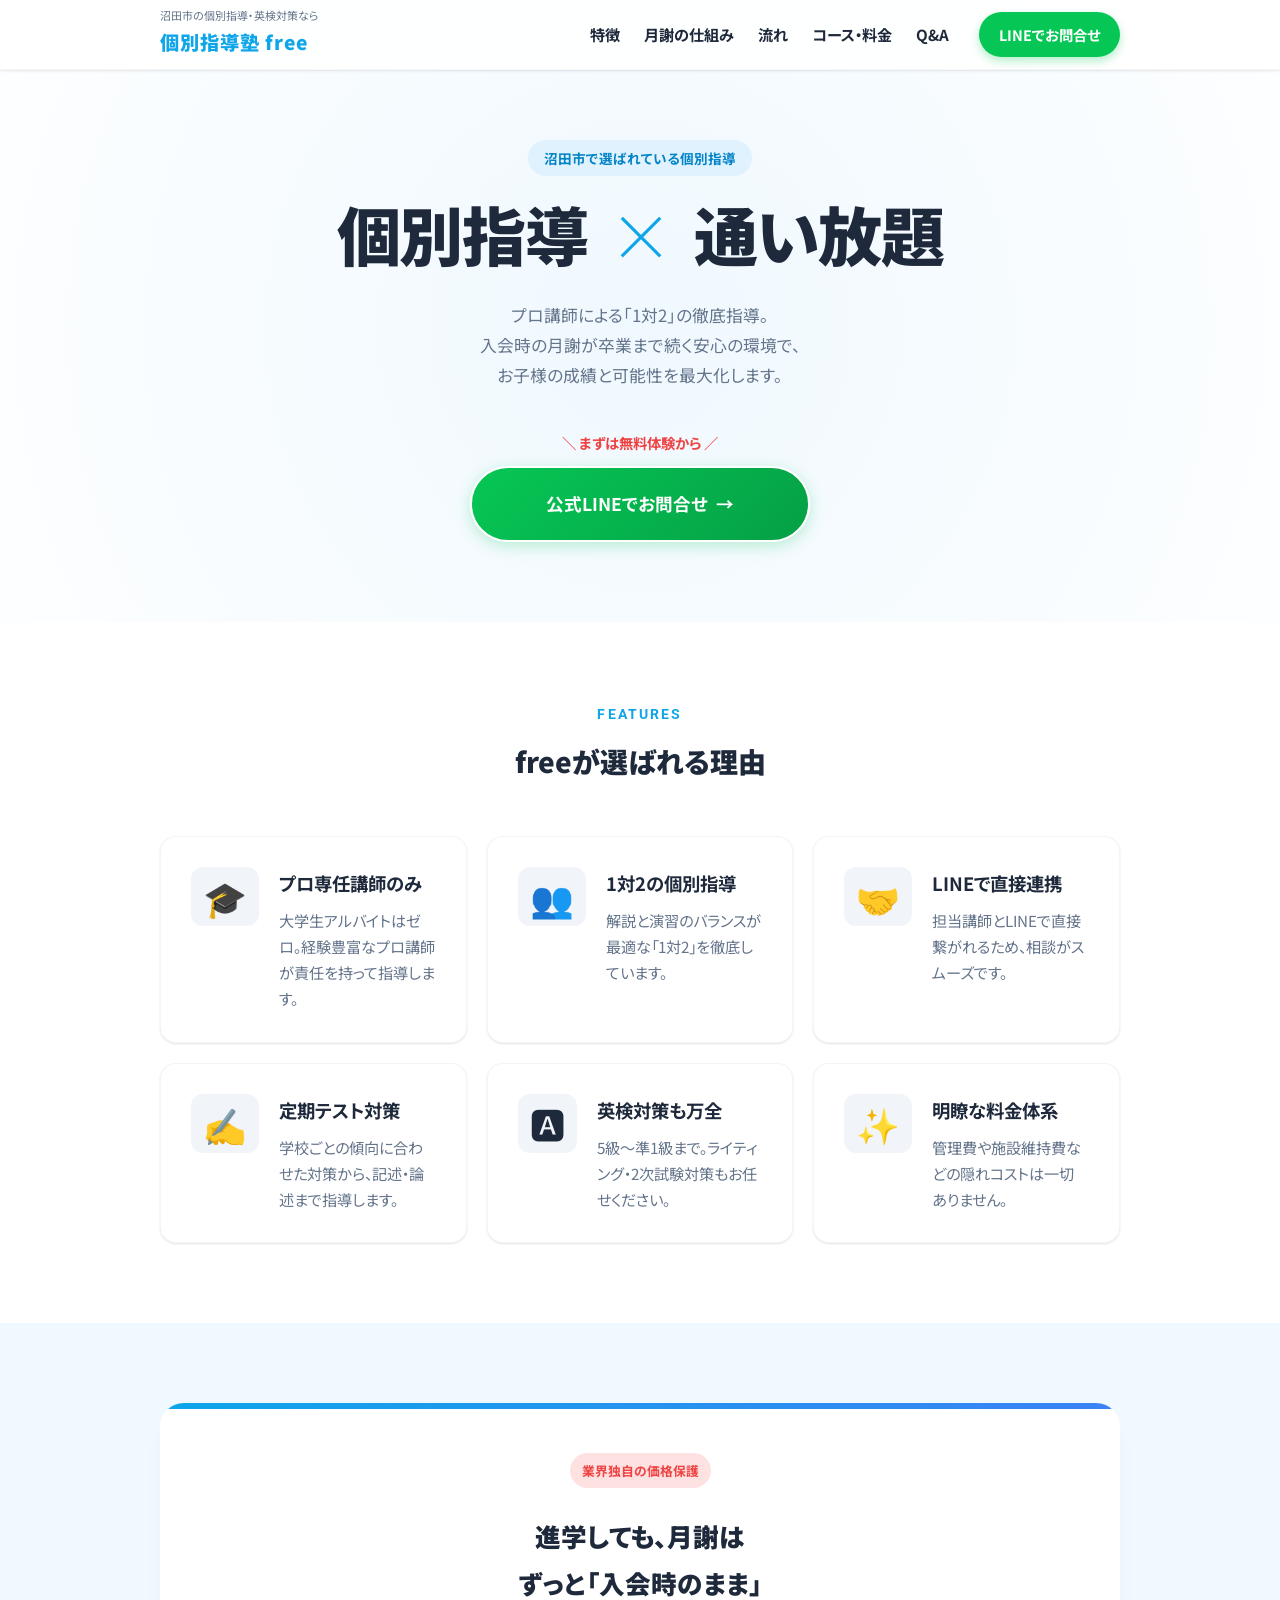
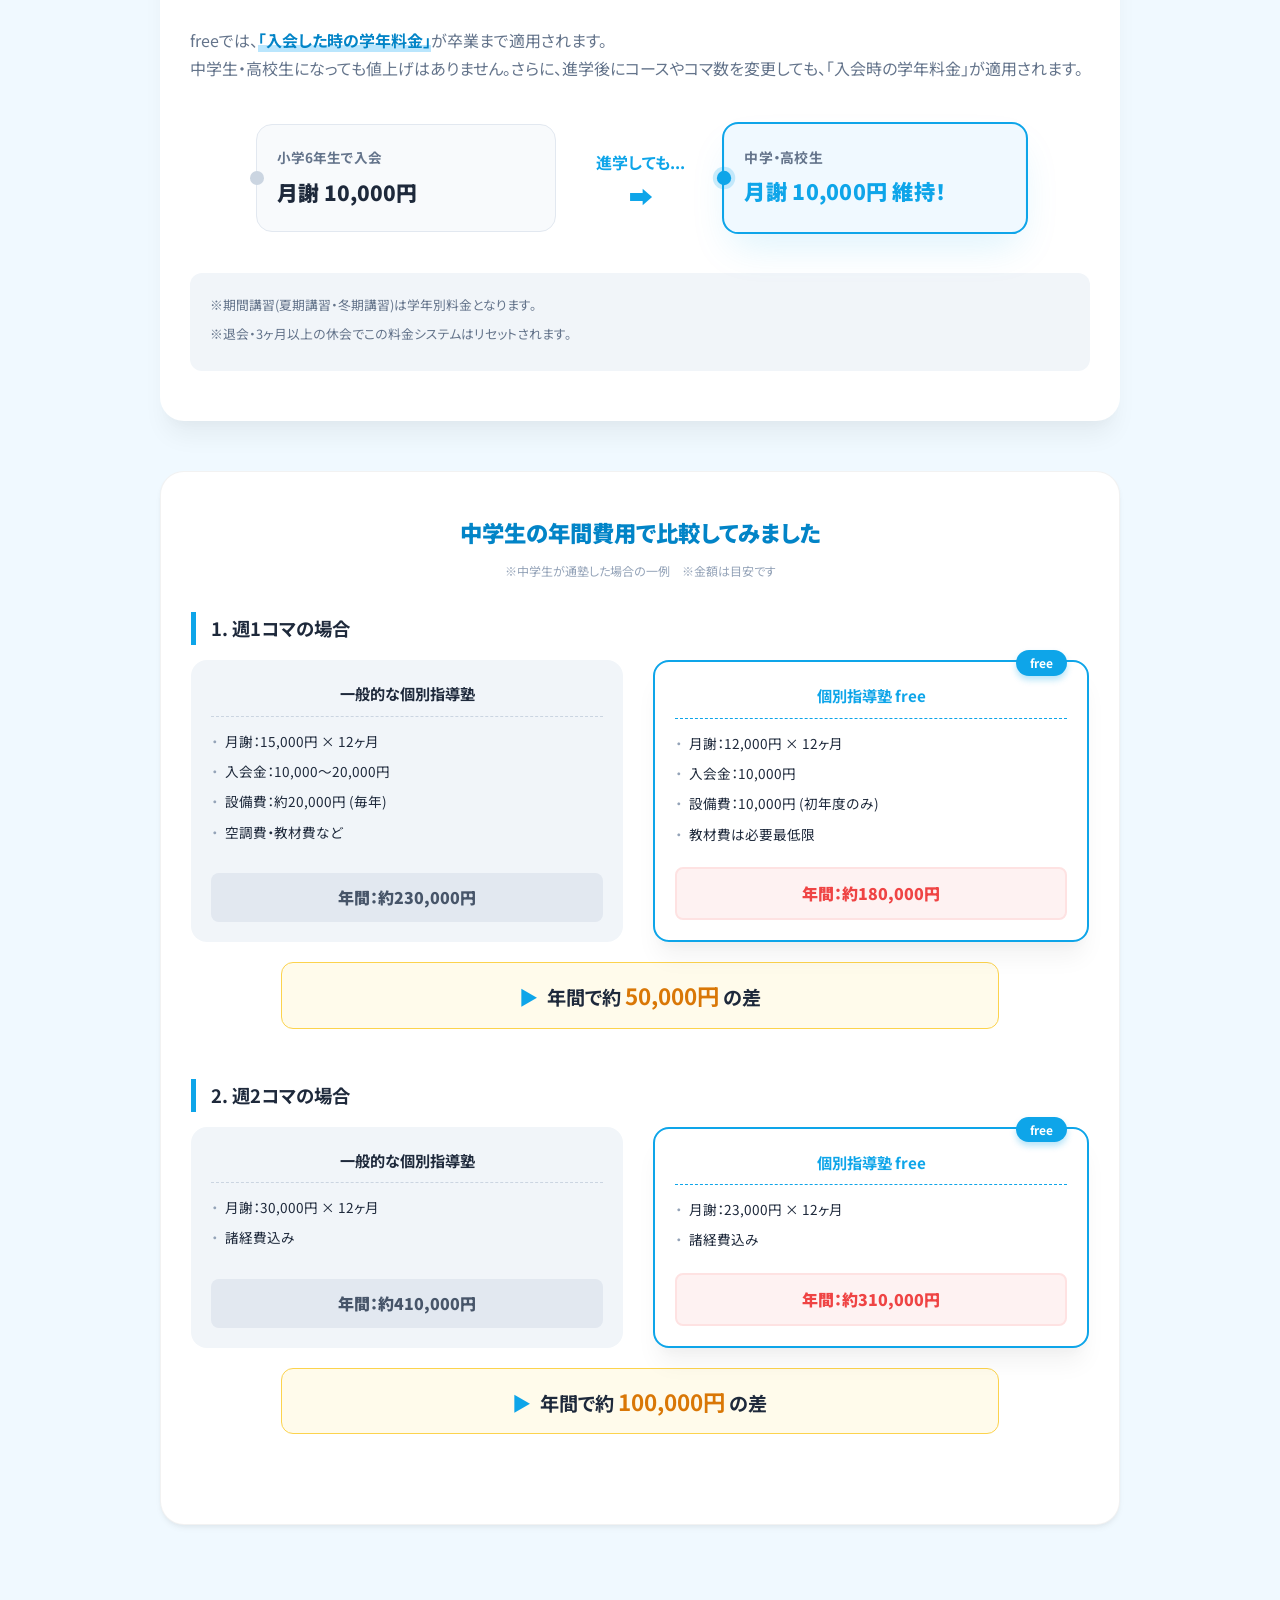
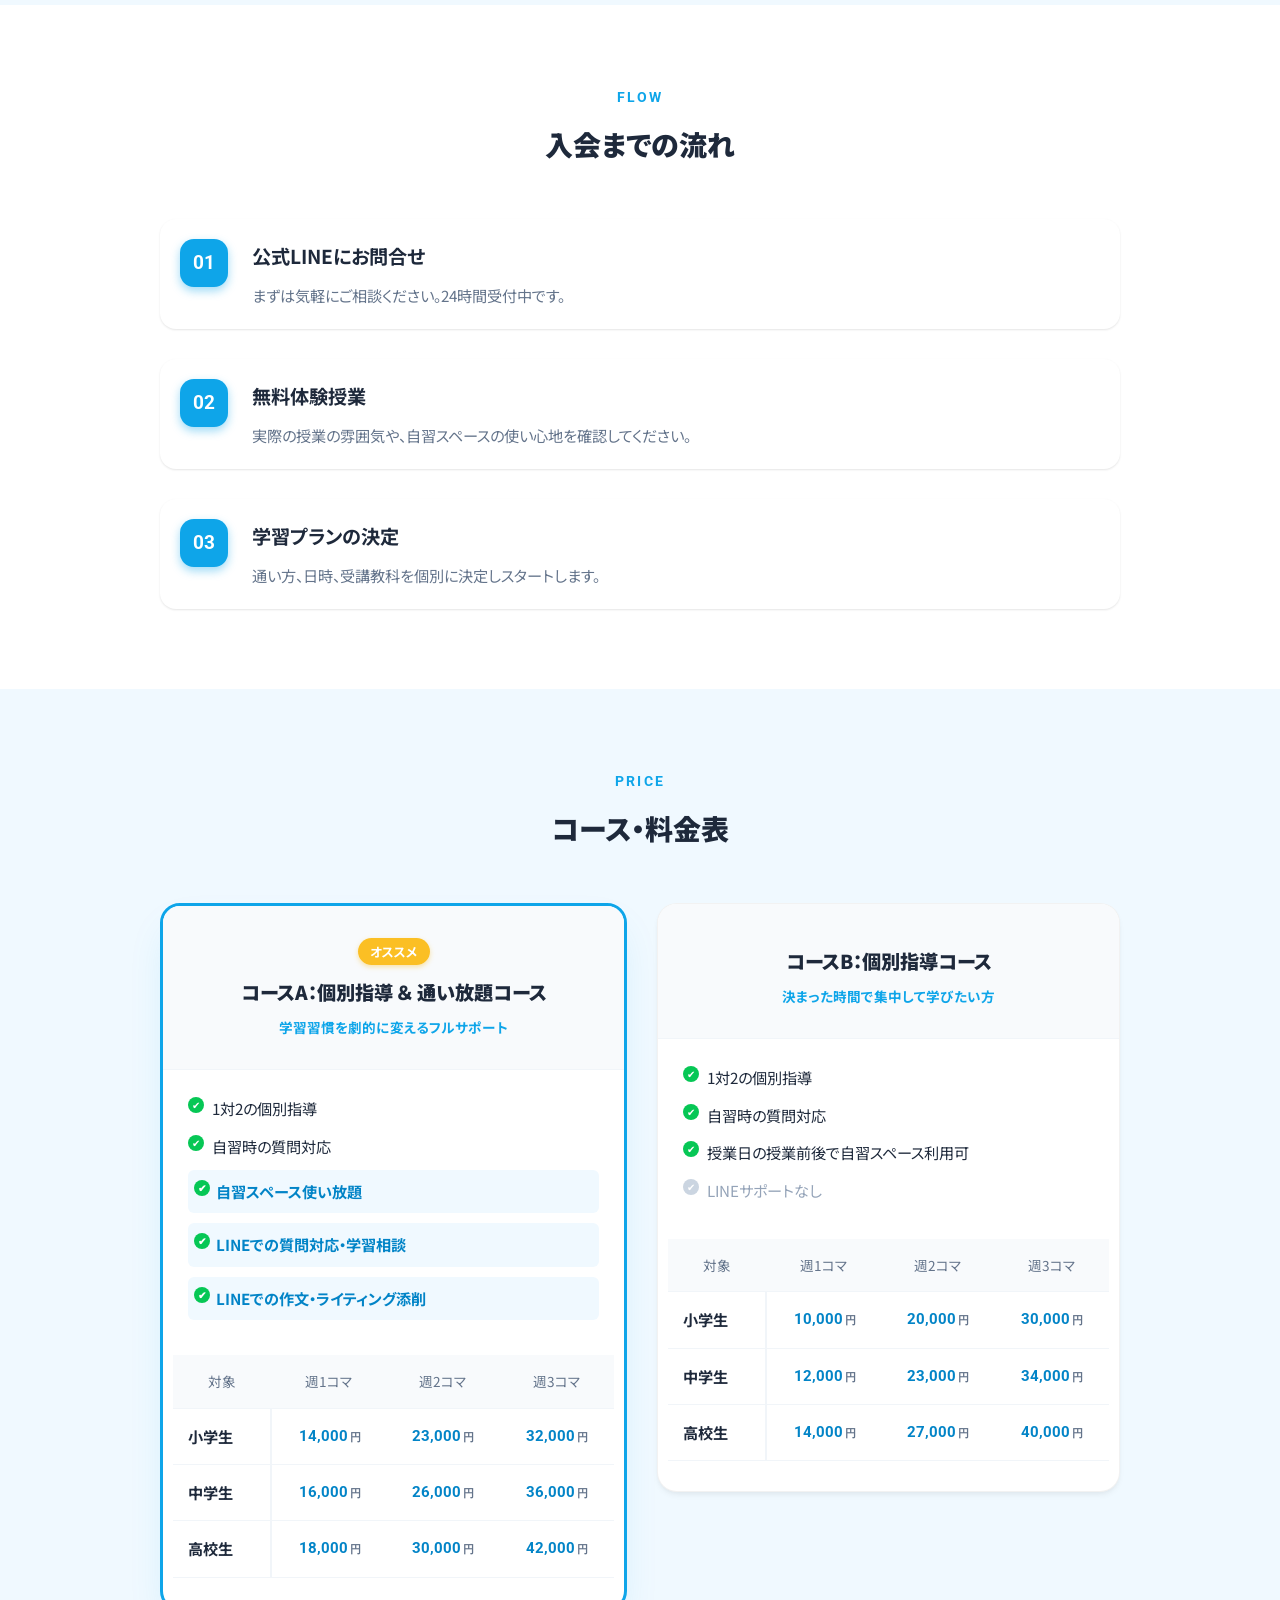
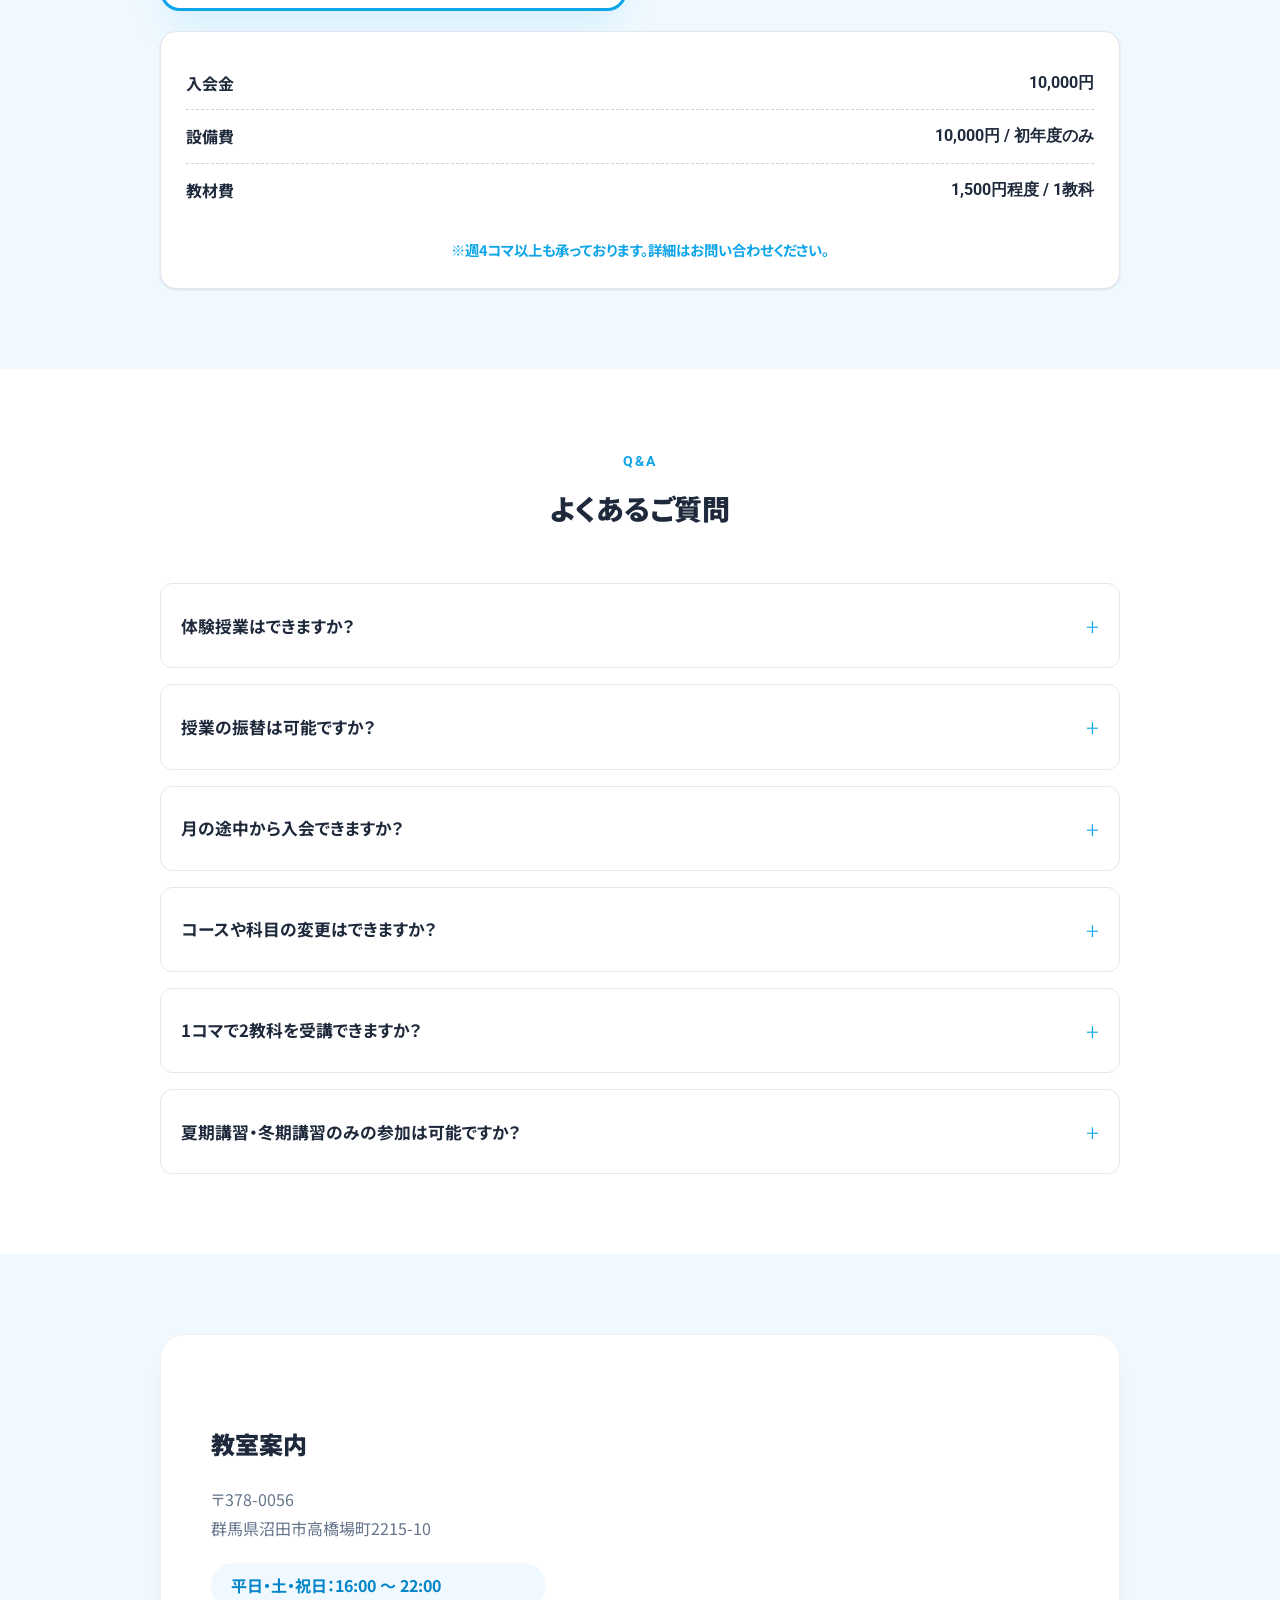
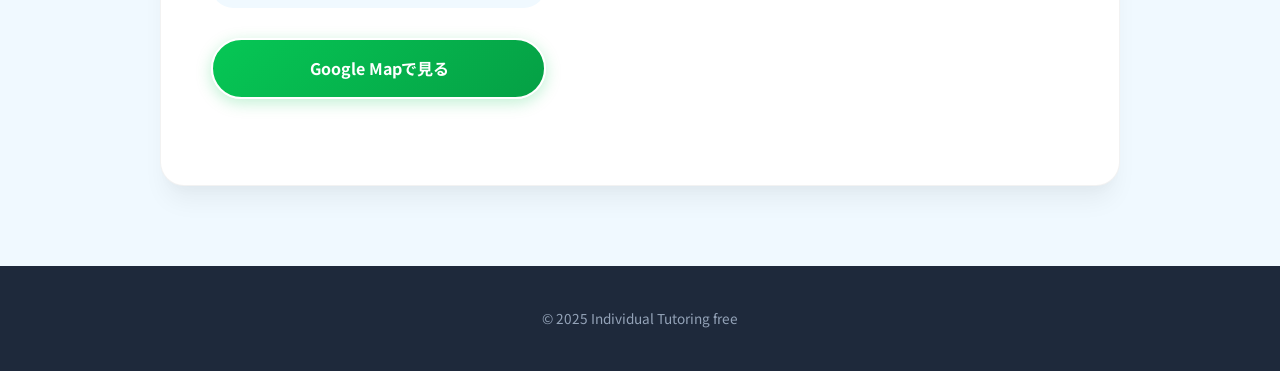
==== commit a17204ae: "Add files via upload" ====
--- a/index.html
+++ b/index.html
@@ -379,6 +379,10 @@
                         <summary>1コマで2教科を受講できますか？ <span class="icon">+</span></summary>
                         <div class="faq-answer">可能ですが、あまりオススメしません。複数教科を希望の場合は週2コマ以上をオススメしています。</div>
                     </details>
+                    <details class="faq-details stagger-item">
+                        <summary>夏期講習・冬期講習のみの参加は可能ですか？ <span class="icon">+</span></summary>
+                        <div class="faq-answer">はい、可能です。外部生料金となりますので詳細はお問合せください。</div>
+                    </details>
                 </div>
             </div>
         </section>
--- a/styles.css
+++ b/styles.css
@@ -135,11 +135,21 @@
     z-index: -1; pointer-events: none;
 }
 
+/* --- 修正ポイント：ヒーロータイトルのレスポンシブ対応 --- */
 .hero-title {
-    font-size: 2.4rem; line-height: 1.3; font-weight: 900; margin-bottom: 24px;
+    /* 画面幅に合わせてフォントサイズを自動調整 (最小1.1rem, 推奨6vw, 最大2.4rem) */
+    font-size: clamp(1.1rem, 6vw, 2.4rem); 
+    
+    /* 強制的に1行にする設定 */
+    white-space: nowrap;
+    
+    line-height: 1.3; 
+    font-weight: 900; 
+    margin-bottom: 24px;
     color: var(--text-main);
     letter-spacing: -0.02em;
 }
+
 .accent-x { color: var(--primary); font-weight: 300; margin: 0 8px; }
 .hero-text { font-size: 1.05rem; color: var(--text-sub); margin-bottom: 40px; }
 .cta-micro { font-size: 0.9rem; font-weight: 700; color: #ef4444; margin-bottom: 10px; } 
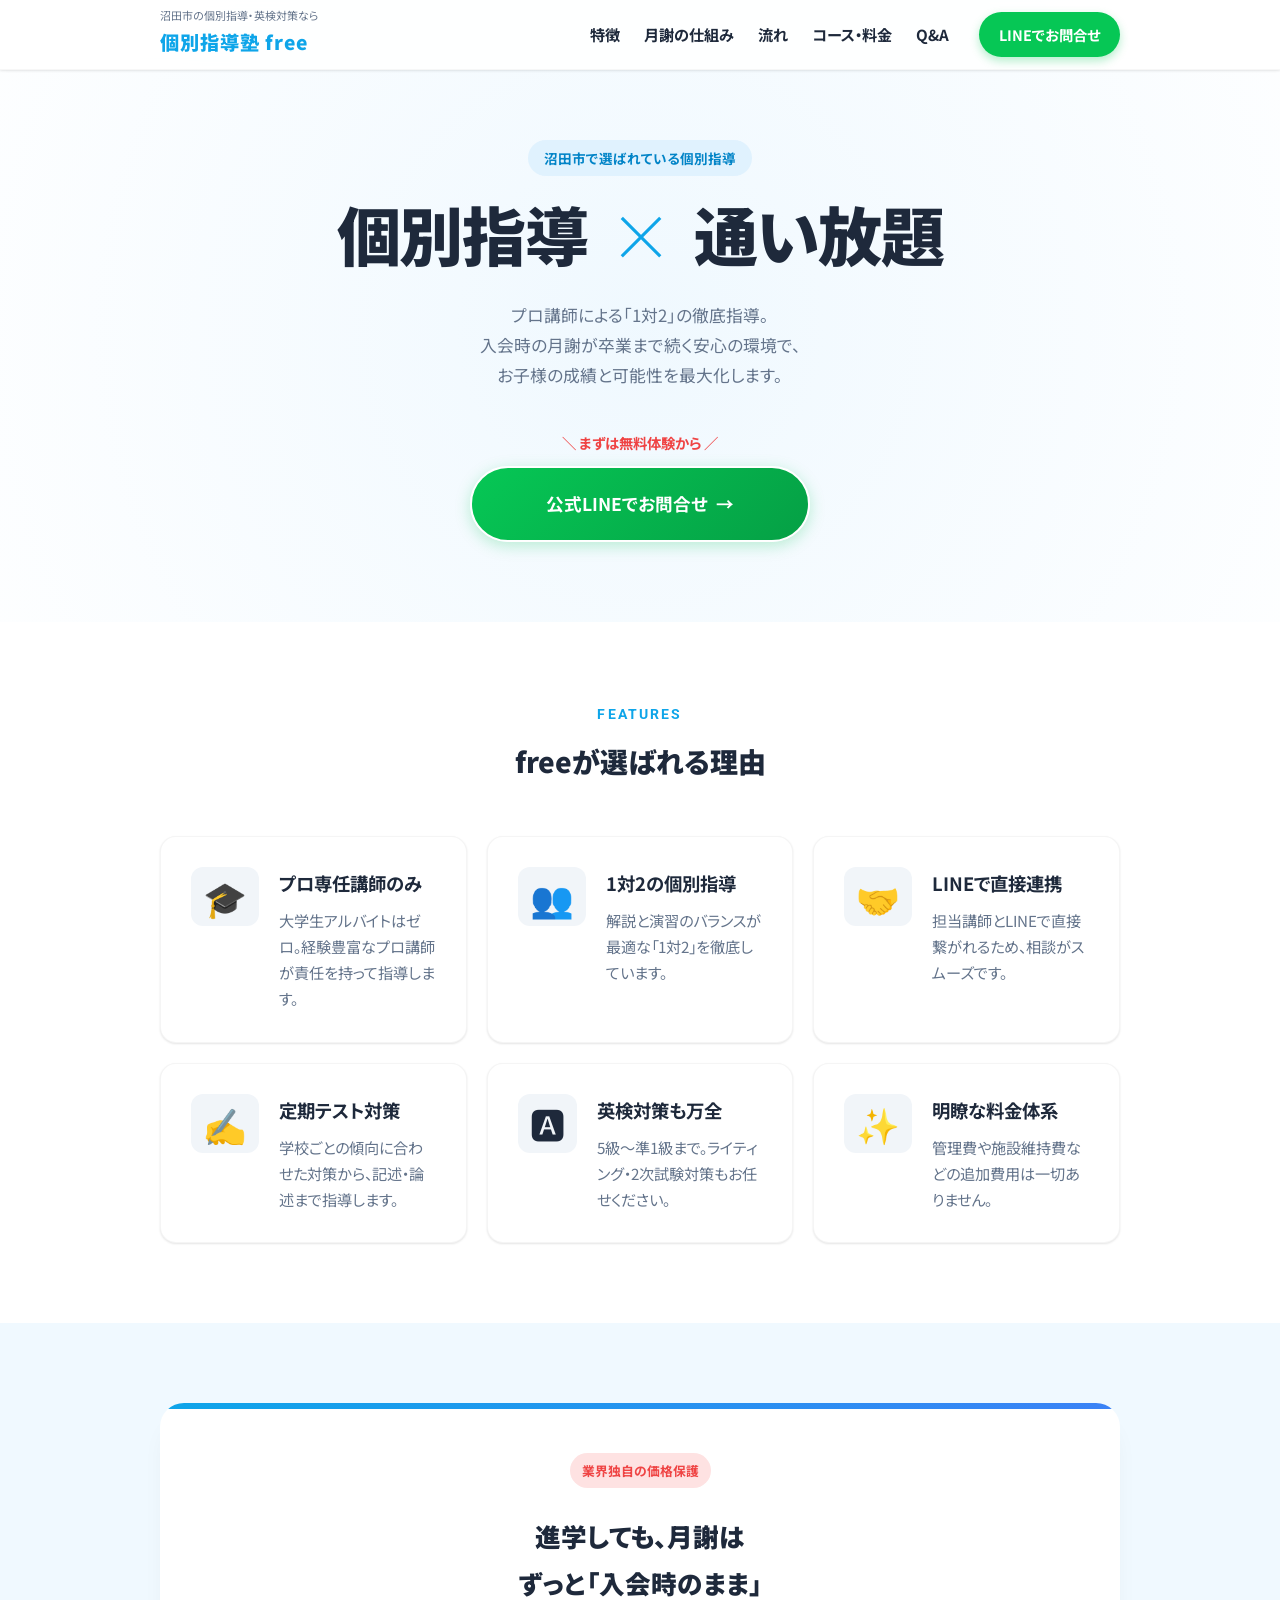
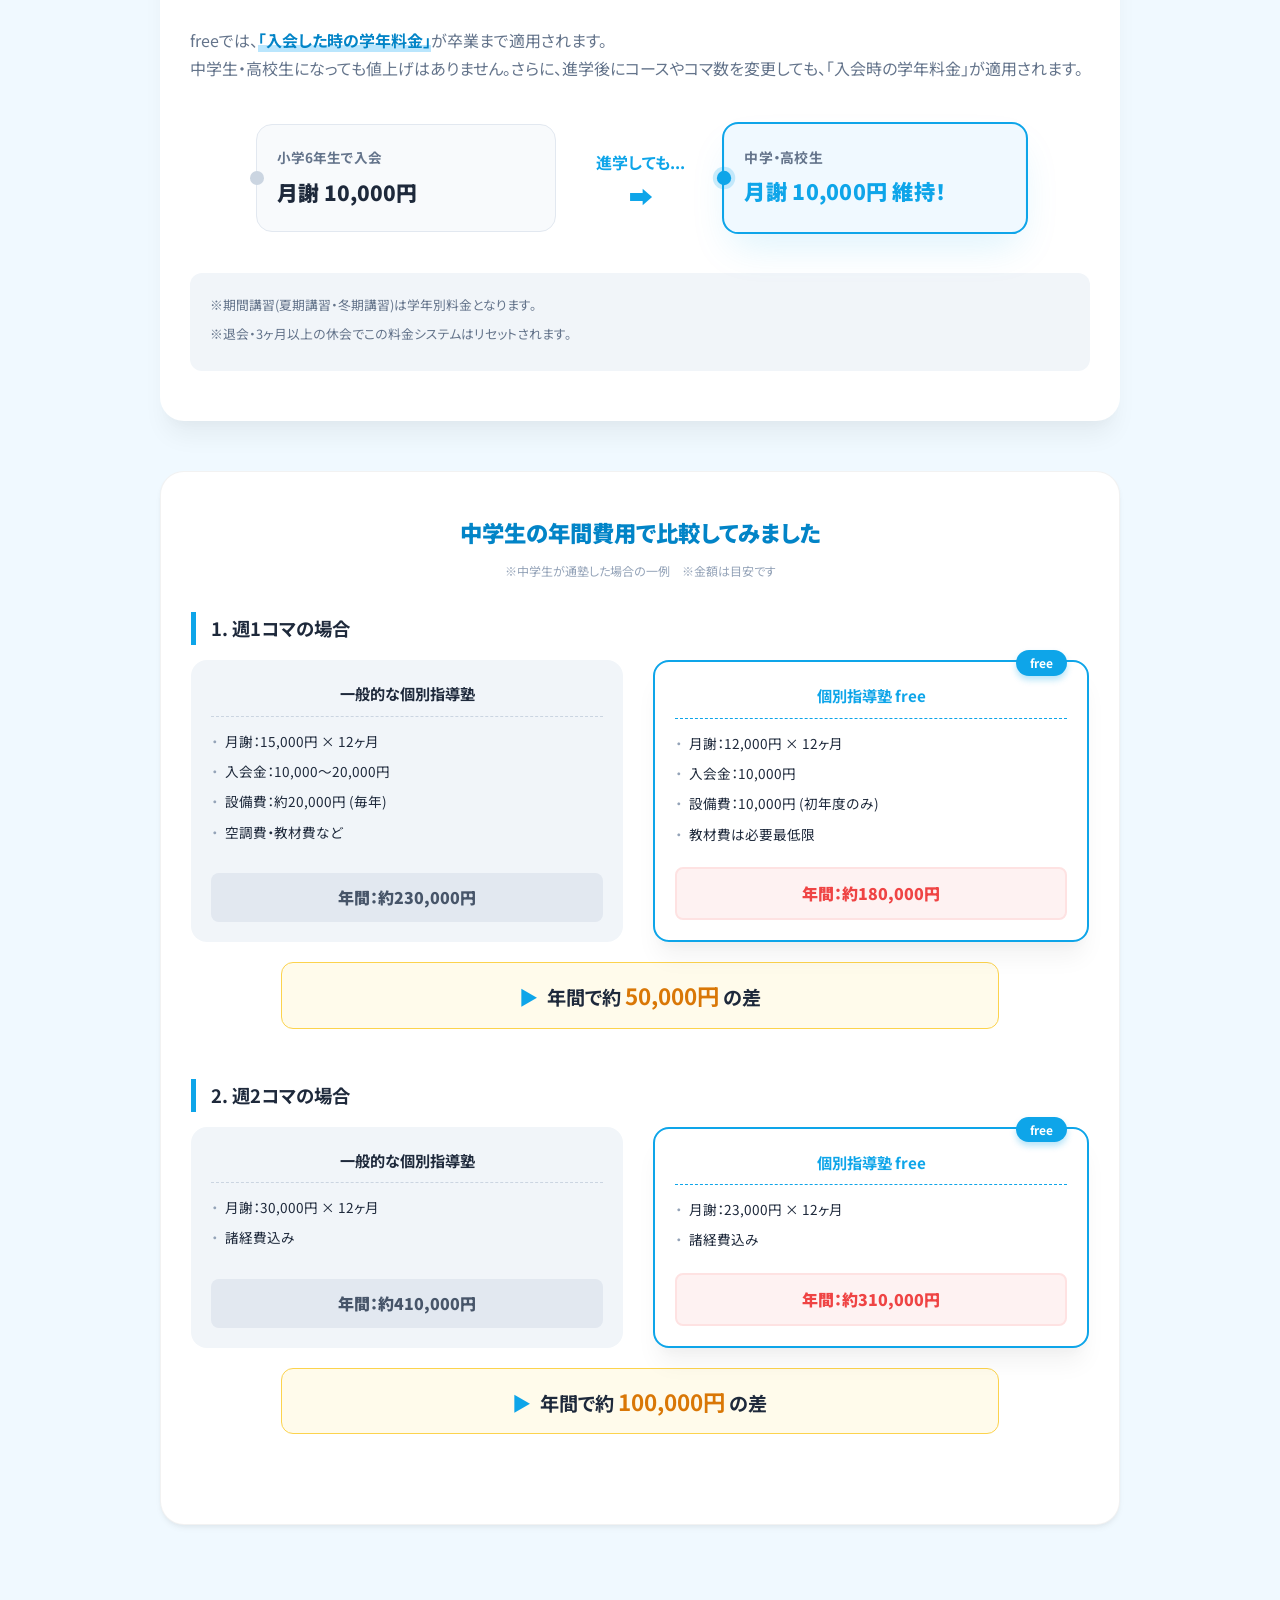
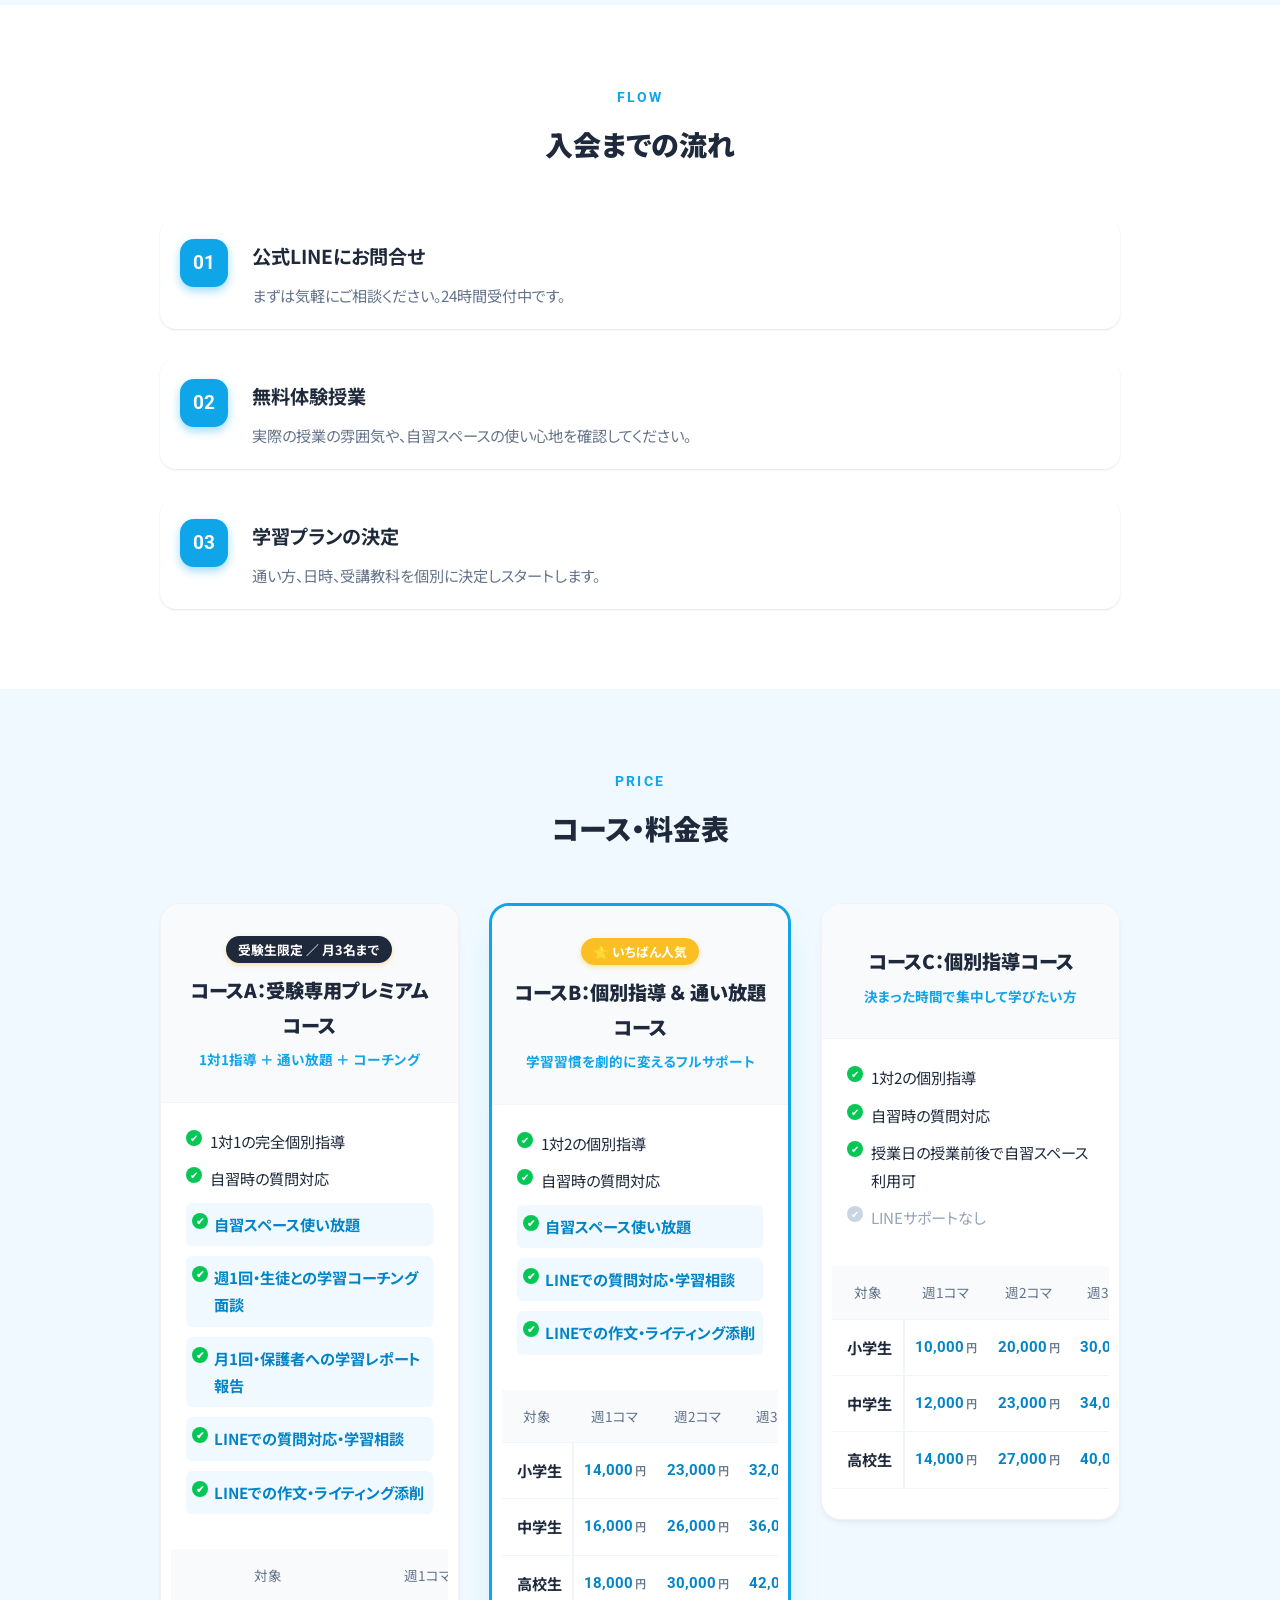
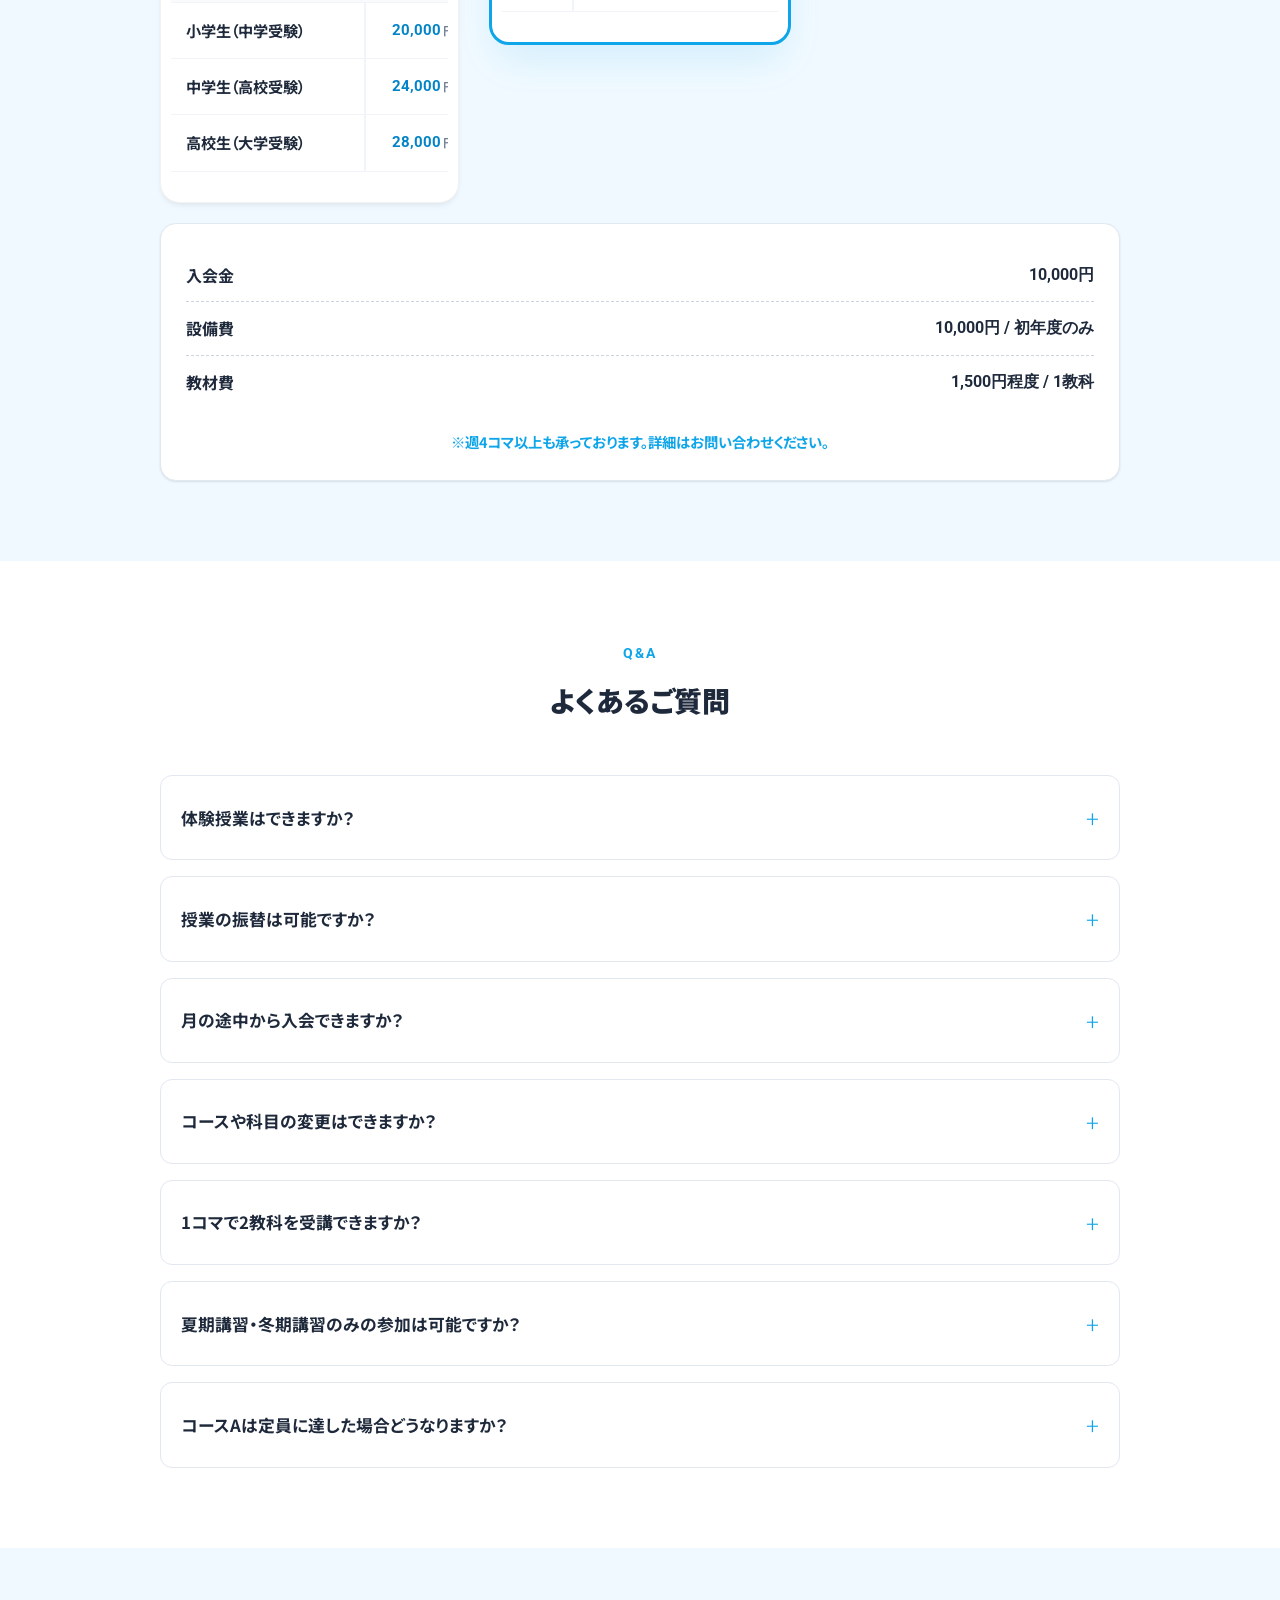
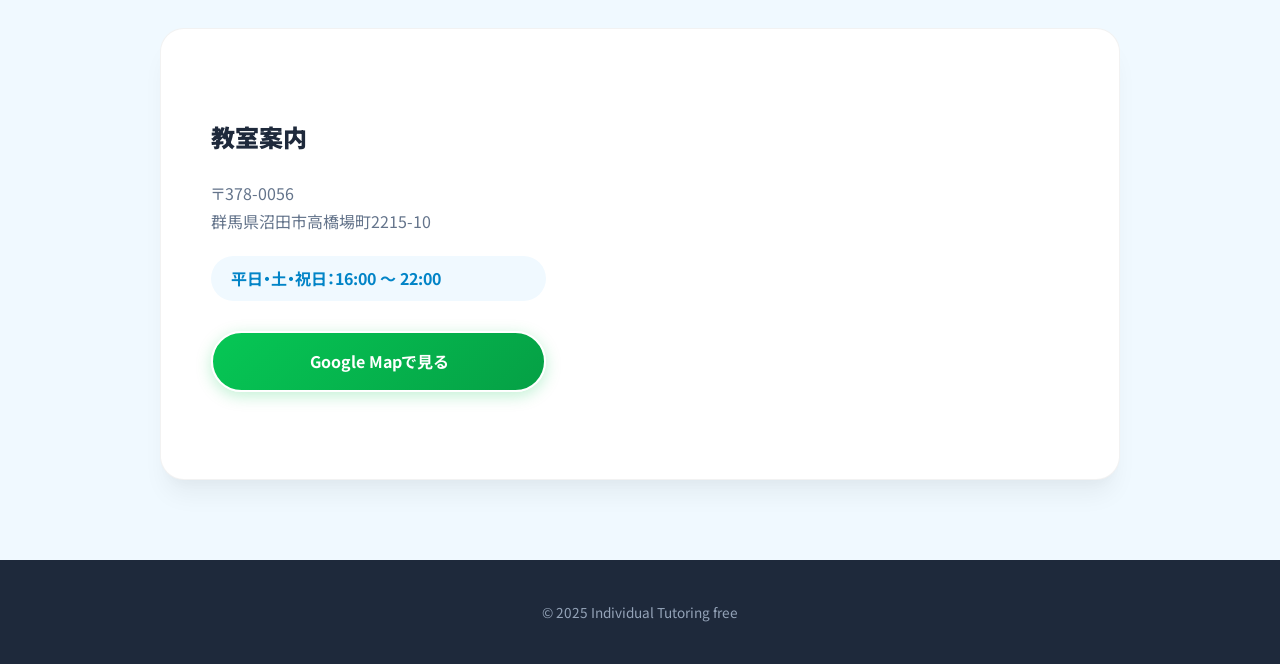
==== commit b1e80c7a: "Update index.html" ====
--- a/index.html
+++ b/index.html
@@ -124,7 +124,7 @@
                         <div class="icon-box">✨</div>
                         <div class="bento-content">
                             <h4>明瞭な料金体系</h4>
-                            <p>管理費や施設維持費などの隠れコストは一切ありません。</p>
+                            <p>管理費や施設維持費などの追加費用は一切ありません。</p>
                         </div>
                     </div>
                 </div>
@@ -274,10 +274,45 @@
                 </div>
 
                 <div class="pricing-wrapper stagger-trigger">
+
+                    <!-- コースA：プレミアム（デコイ） -->
+                    <div class="price-card stagger-item">
+                        <div class="pc-header">
+                            <span class="pc-badge" style="background: #1e293b;">受験生限定 ／ 月3名まで</span>
+                            <h4>コースA：受験専用プレミアムコース</h4>
+                            <p class="pc-desc">1対1指導 ＋ 通い放題 ＋ コーチング</p>
+                        </div>
+                        <div class="pc-features">
+                            <ul>
+                                <li class="text-black">1対1の完全個別指導</li>
+                                <li class="text-black">自習時の質問対応</li>
+                                <li class="text-blue">自習スペース使い放題</li>
+                                <li class="text-blue">週1回・生徒との学習コーチング面談</li>
+                                <li class="text-blue">月1回・保護者への学習レポート報告</li>
+                                <li class="text-blue">LINEでの質問対応・学習相談</li>
+                                <li class="text-blue">LINEでの作文・ライティング添削</li>
+                            </ul>
+                        </div>
+                        <div class="table-container">
+                            <table class="clean-table">
+                                <thead>
+                                    <tr><th>対象</th><th>週1コマ</th></tr>
+                                </thead>
+                                <tbody>
+                                    <tr><th>小学生（中学受験）</th><td>20,000<span class="yen">円〜</span></td></tr>
+                                    <tr><th>中学生（高校受験）</th><td>24,000<span class="yen">円〜</span></td></tr>
+                                    <tr><th>高校生（大学受験）</th><td>28,000<span class="yen">円〜</span></td></tr>
+                                </tbody>
+                            </table>
+                        </div>
+
+                    </div>
+
+                    <!-- コースB：個別指導 ＆ 通い放題（旧コースA・メイン） -->
                     <div class="price-card recommended stagger-item">
                         <div class="pc-header">
-                            <span class="pc-badge">オススメ</span>
-                            <h4>コースA：個別指導 ＆ 通い放題コース</h4>
+                            <span class="pc-badge">⭐ いちばん人気</span>
+                            <h4>コースB：個別指導 ＆ 通い放題コース</h4>
                             <p class="pc-desc">学習習慣を劇的に変えるフルサポート</p>
                         </div>
                         <div class="pc-features">
@@ -289,7 +324,6 @@
                                 <li class="text-blue">LINEでの作文・ライティング添削</li>
                             </ul>
                         </div>
-                        
                         <div class="table-container">
                             <table class="clean-table">
                                 <thead>
@@ -304,9 +338,10 @@
                         </div>
                     </div>
 
+                    <!-- コースC：個別指導コース（旧コースB） -->
                     <div class="price-card stagger-item">
                         <div class="pc-header">
-                            <h4>コースB：個別指導コース</h4>
+                            <h4>コースC：個別指導コース</h4>
                             <p class="pc-desc">決まった時間で集中して学びたい方</p>
                         </div>
                         <div class="pc-features">
@@ -330,6 +365,7 @@
                             </table>
                         </div>
                     </div>
+
                 </div>
 
                 <div class="fees-simple fade-in">
@@ -382,6 +418,10 @@
                     <details class="faq-details stagger-item">
                         <summary>夏期講習・冬期講習のみの参加は可能ですか？ <span class="icon">+</span></summary>
                         <div class="faq-answer">はい、可能です。外部生料金となりますので詳細はお問合せください。</div>
+                    </details>
+                    <details class="faq-details stagger-item">
+                        <summary>コースAは定員に達した場合どうなりますか？ <span class="icon">+</span></summary>
+                        <div class="faq-answer">定員（月3名）に達した場合はウェイティングリストへのご登録となります。空き次第、公式LINEにてご連絡いたします。</div>
                     </details>
                 </div>
             </div>
@@ -457,7 +497,7 @@
             // IntersectionObserverによるアニメーション
             const observerOptions = {
                 root: null,
-                rootMargin: '0px 0px -100px 0px', // 少し手前で発火
+                rootMargin: '0px 0px -100px 0px',
                 threshold: 0.1
             };
 
@@ -466,13 +506,12 @@
                     if (entry.isIntersecting) {
                         entry.target.classList.add('visible');
                         
-                        // stagger（順番に表示）の処理
                         if (entry.target.classList.contains('stagger-trigger')) {
                             const items = entry.target.querySelectorAll('.stagger-item');
                             items.forEach((item, index) => {
                                 setTimeout(() => {
                                     item.classList.add('visible');
-                                }, index * 100); // 0.1秒ずつずらす
+                                }, index * 100);
                             });
                         }
                     }
@@ -483,4 +522,4 @@
         });
     </script>
 </body>
-</html>+</html>
